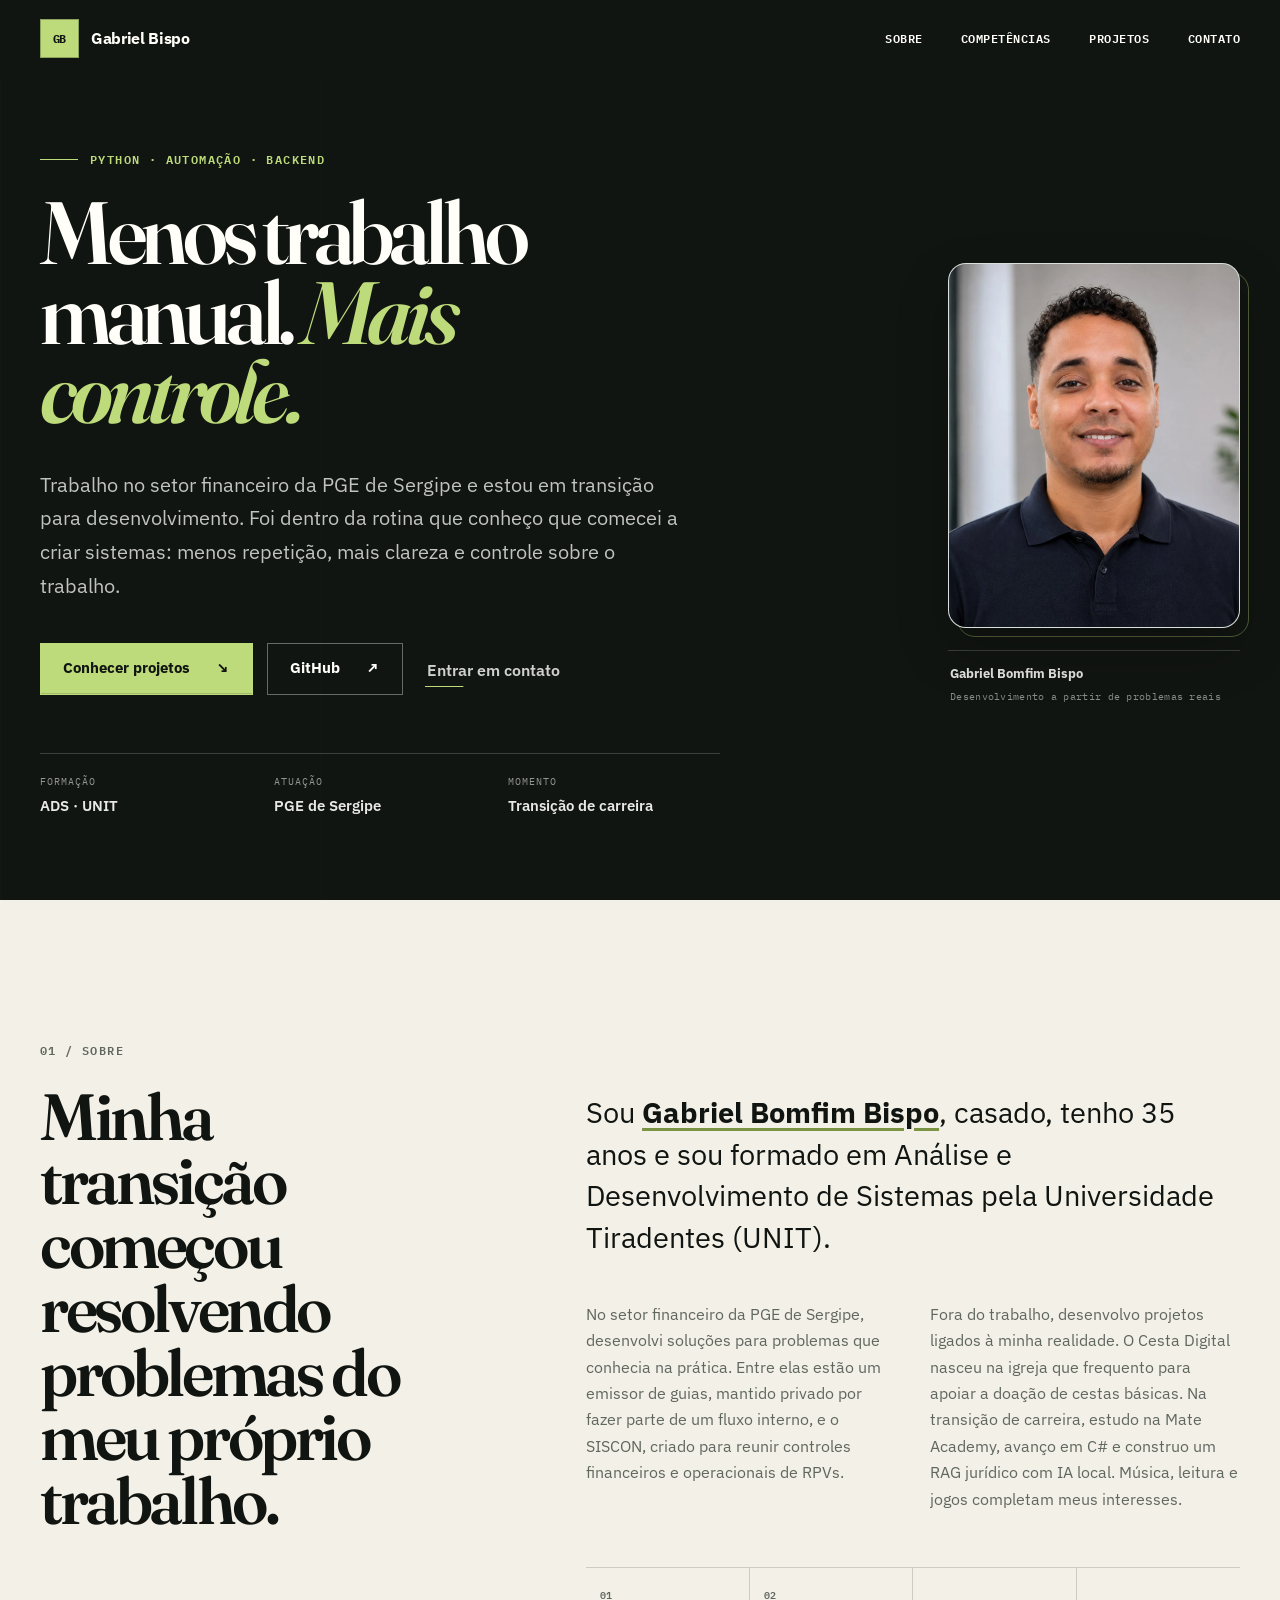
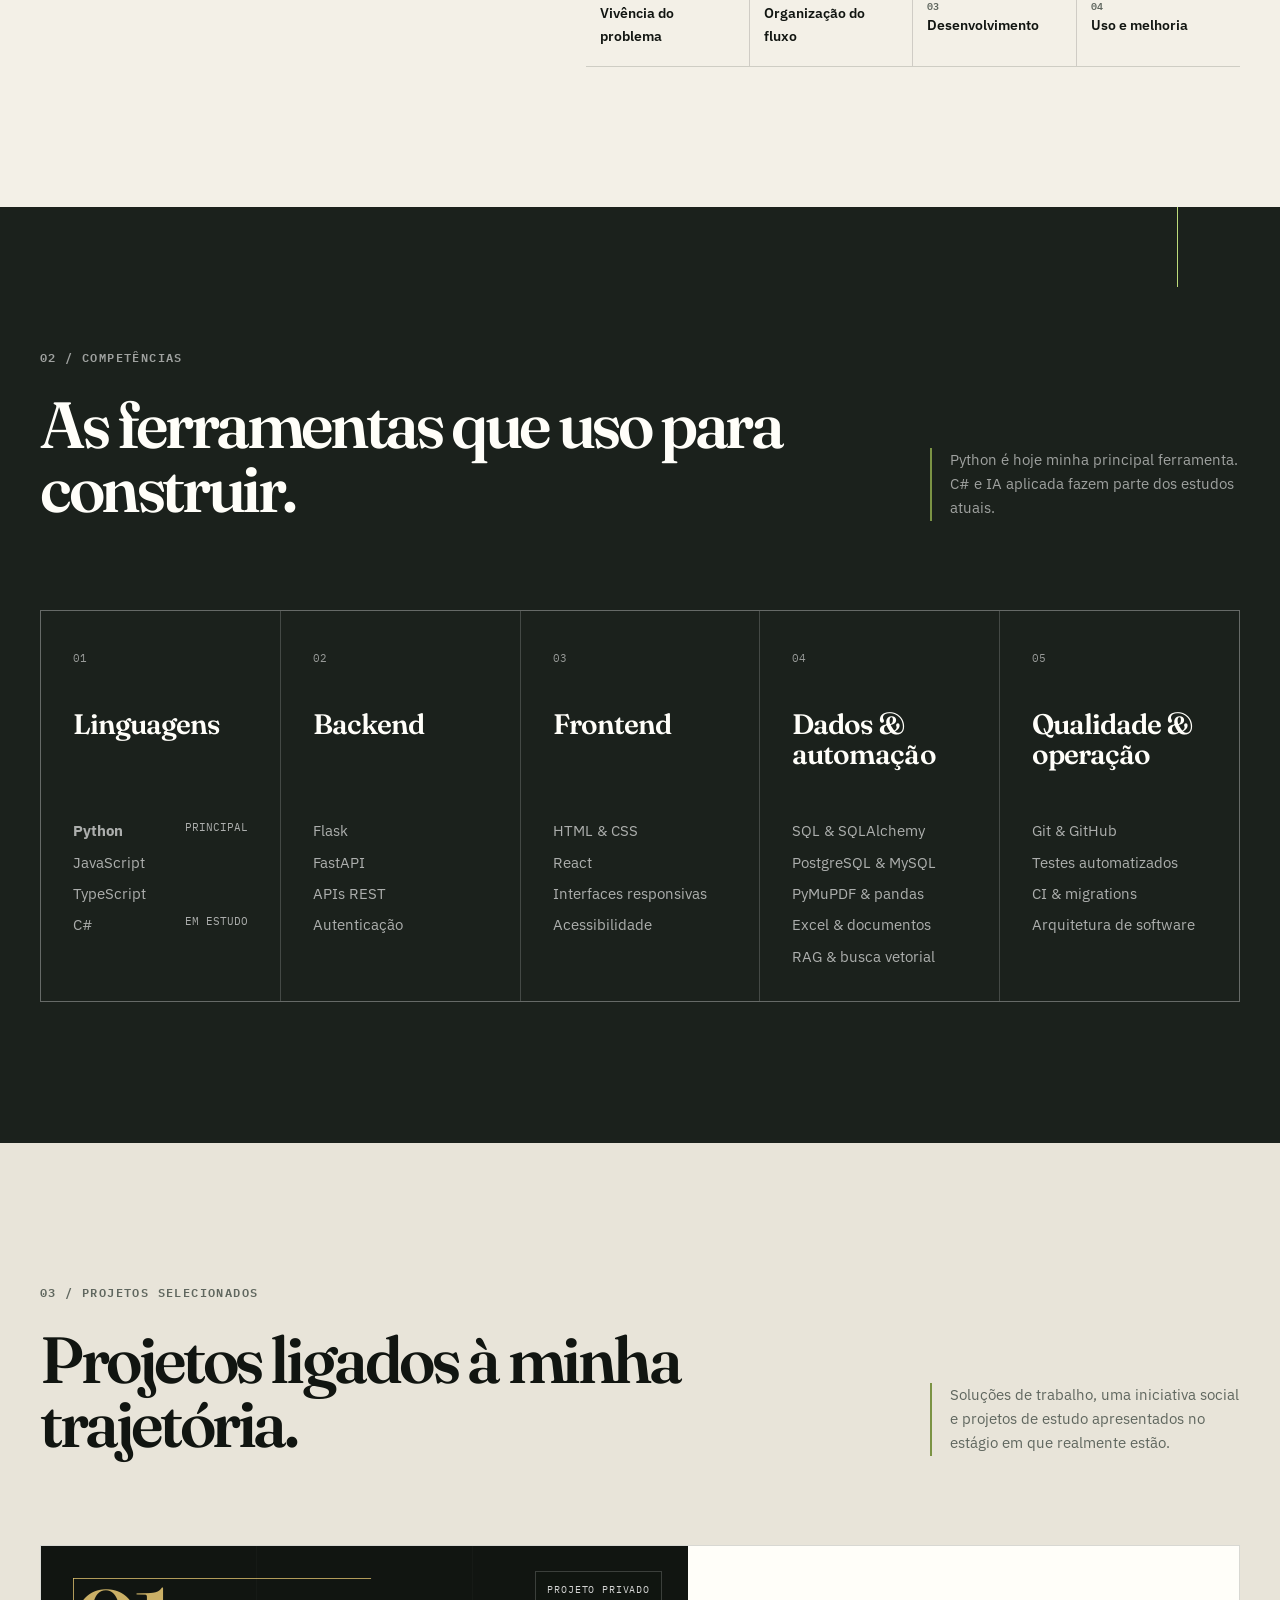
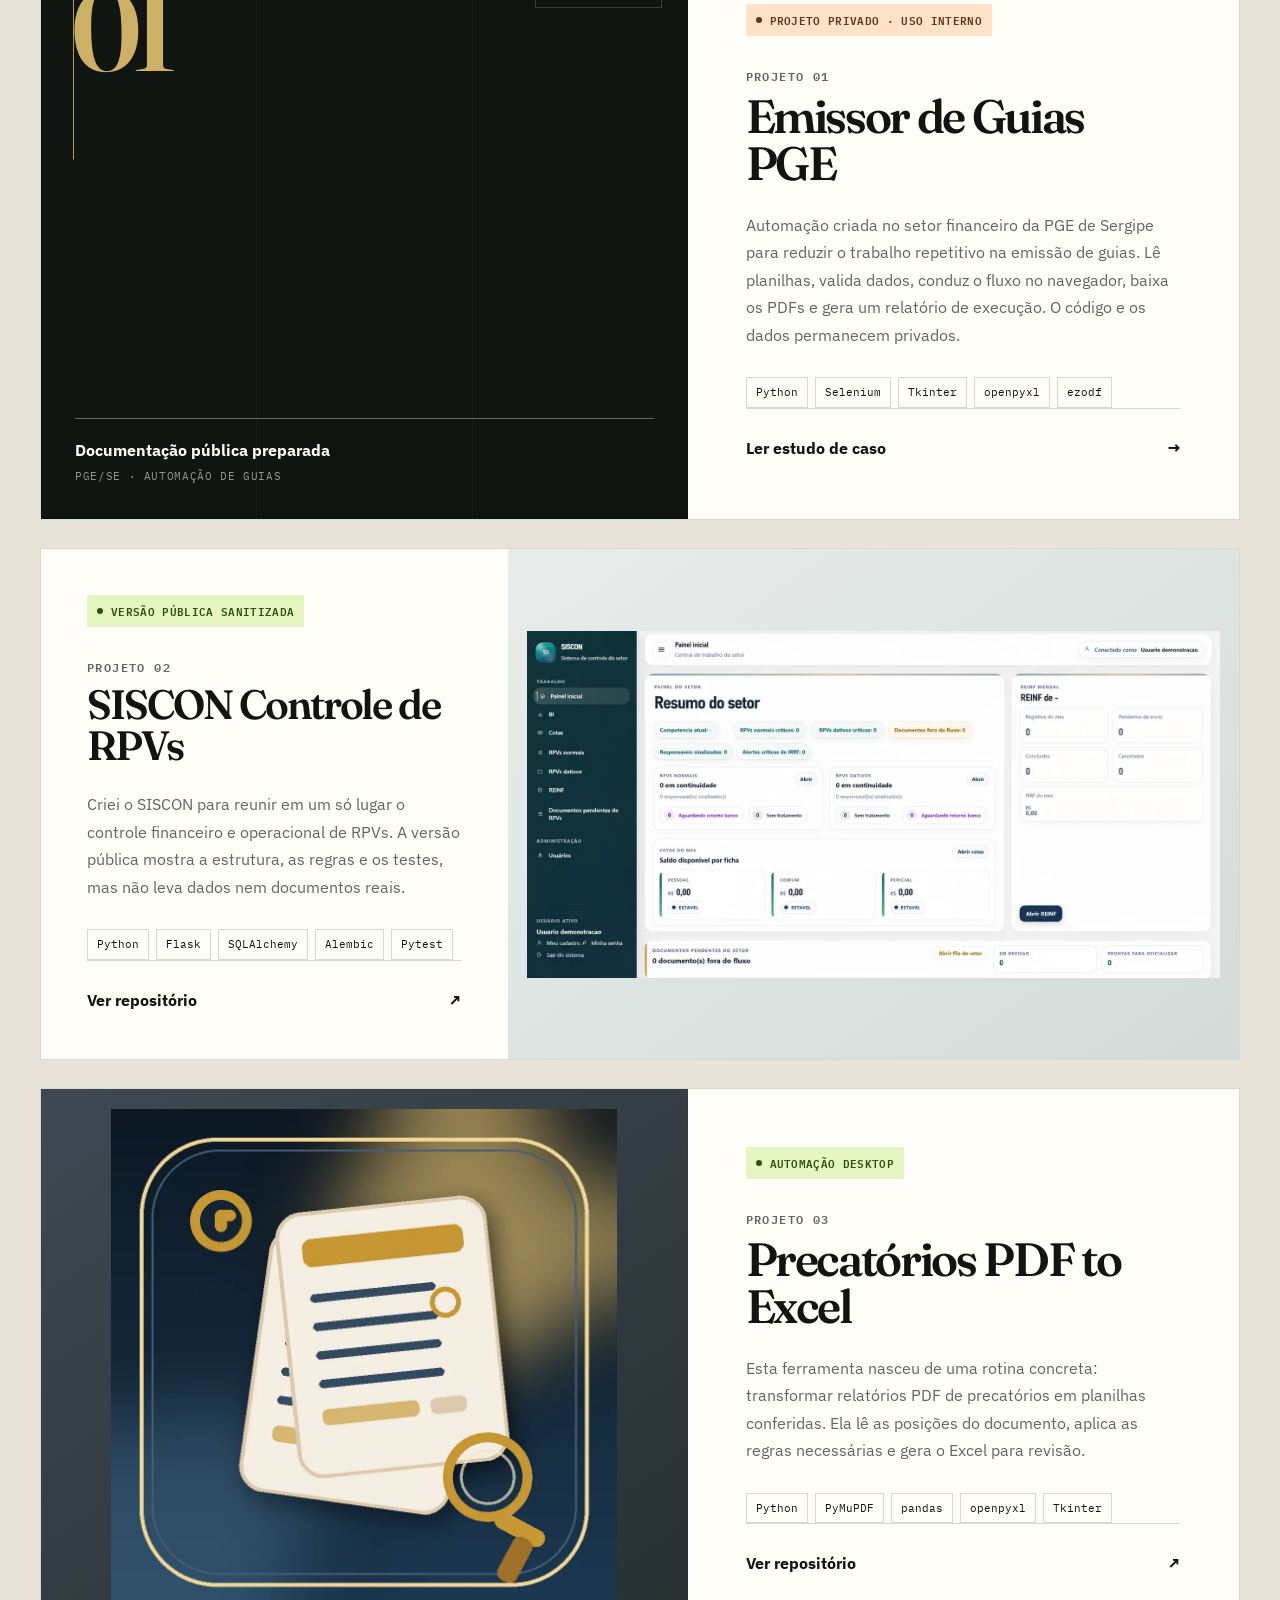
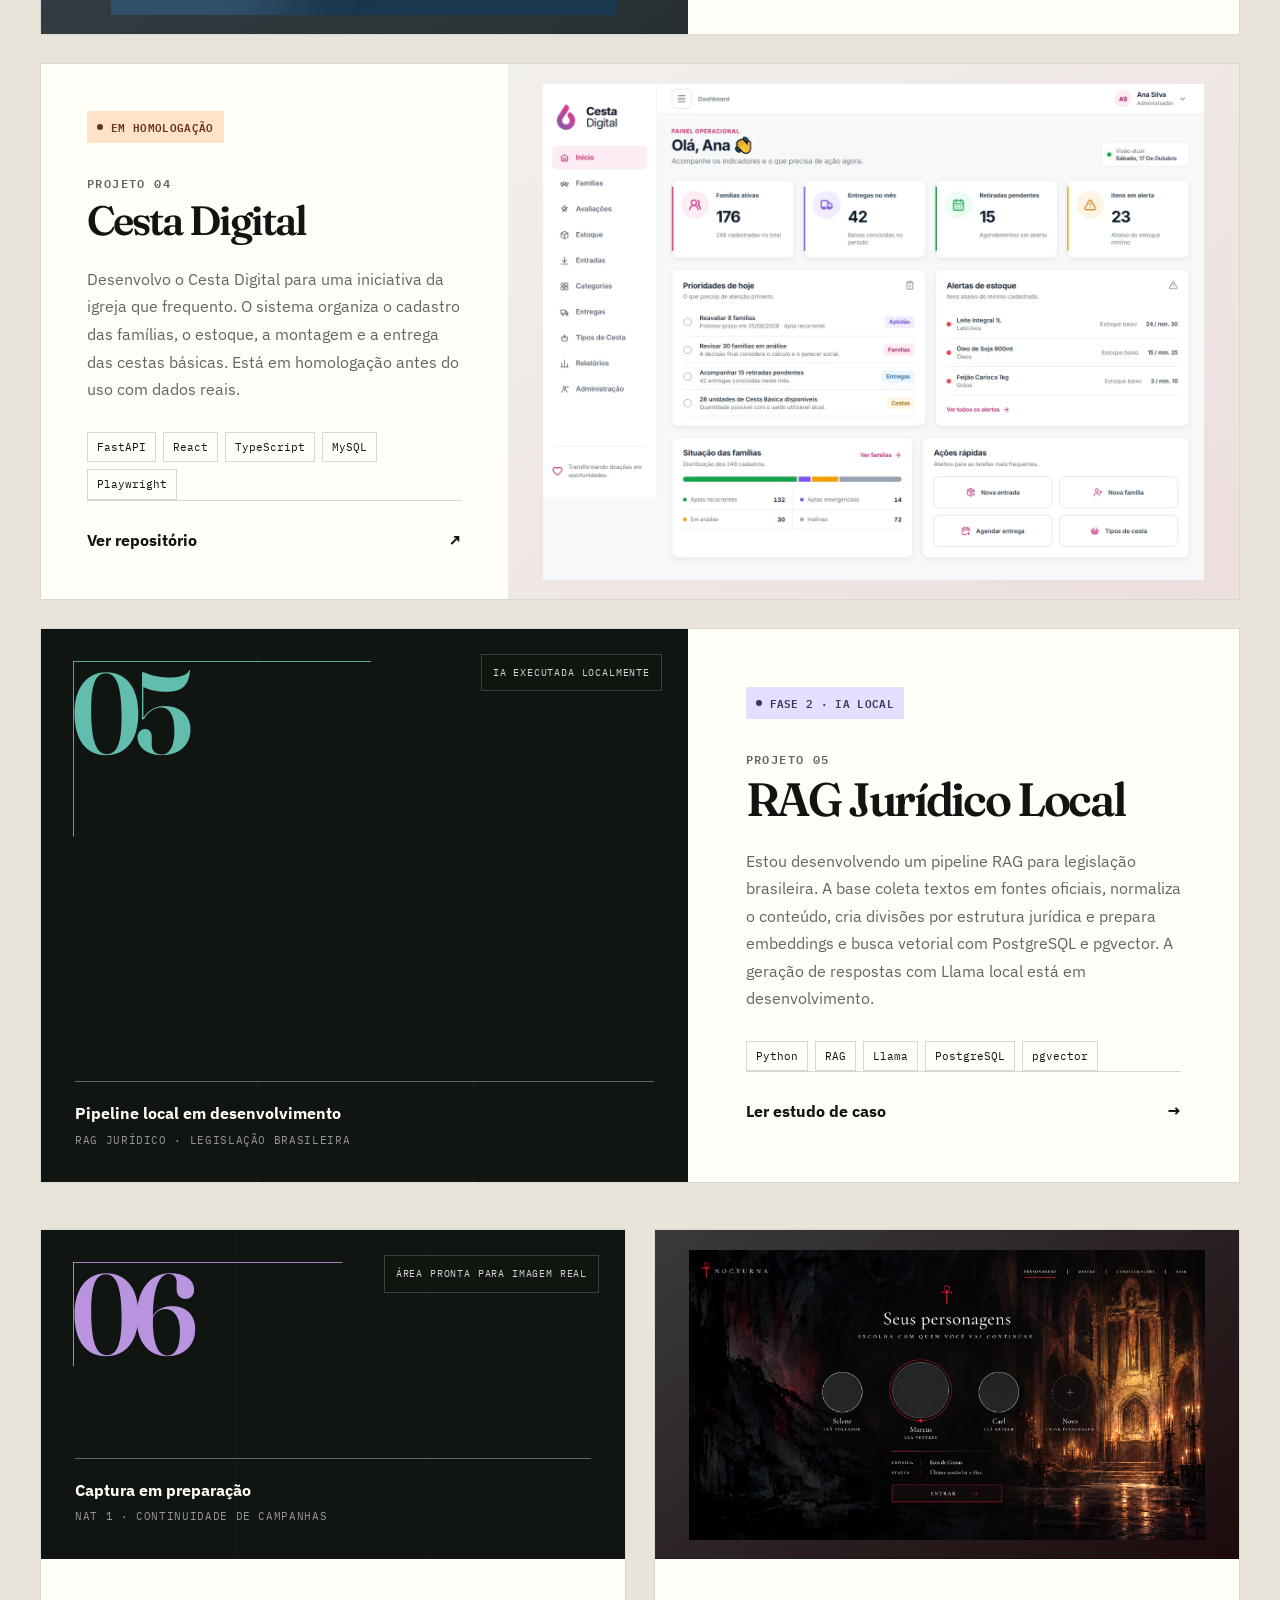
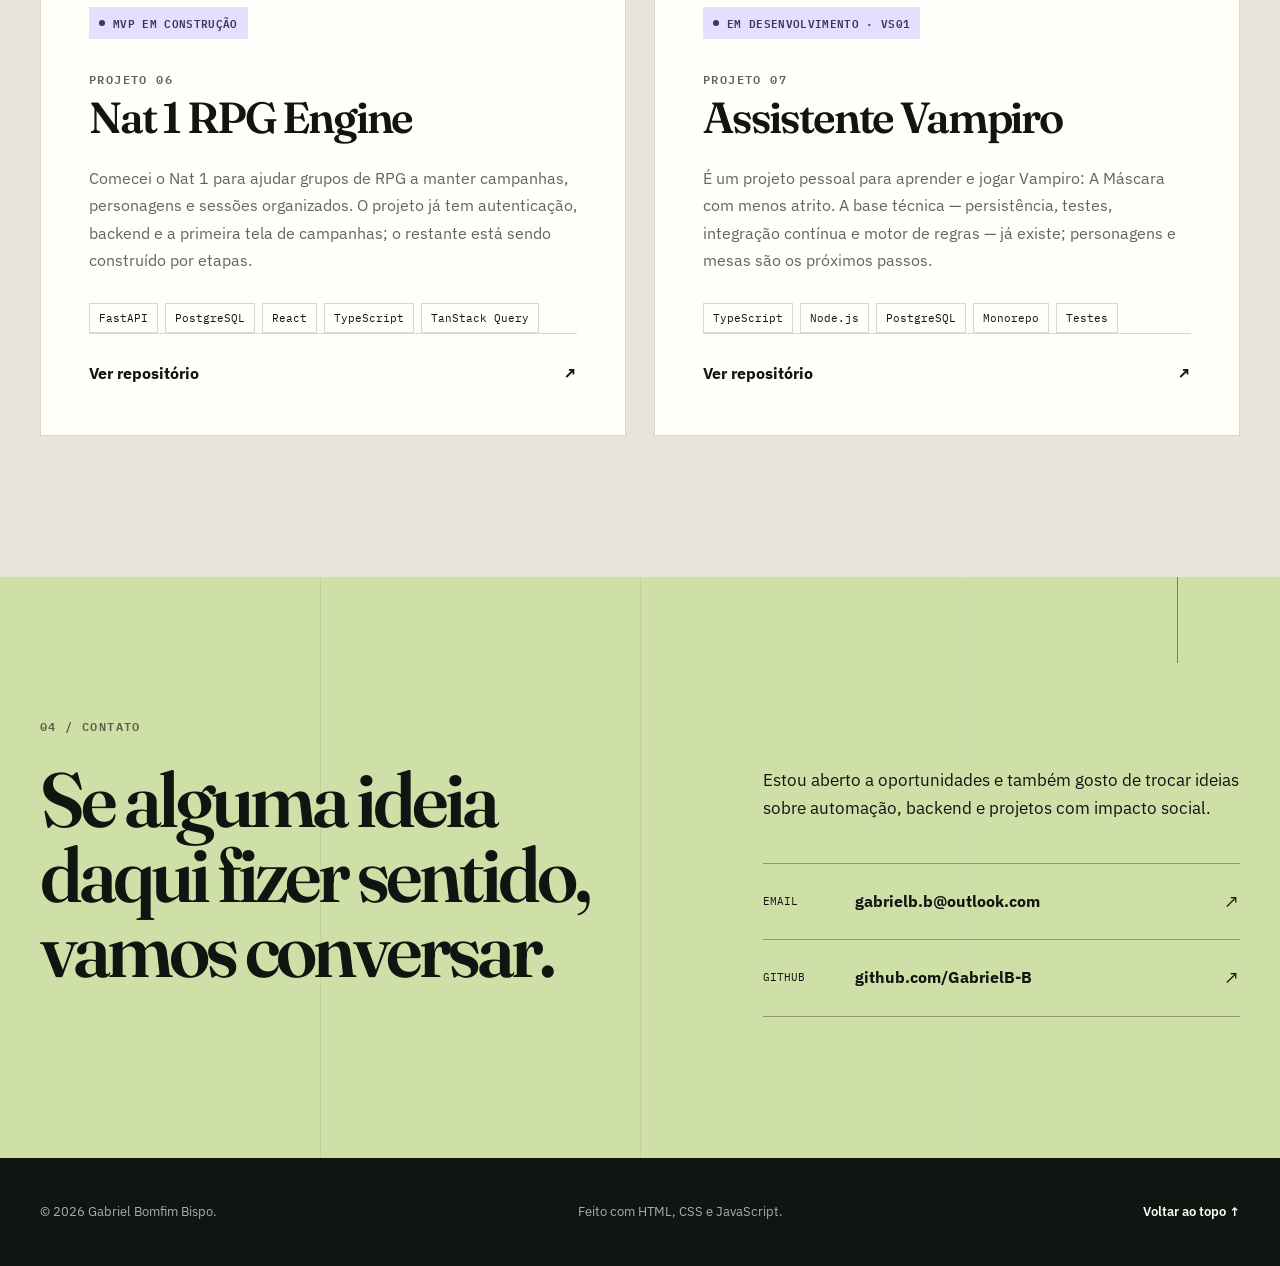
==== index.html @ 36d11afd "fix: maximize project media within cards" ====
<!DOCTYPE html>
<html lang="pt-BR">
<head>
    <meta charset="utf-8">
    <meta name="viewport" content="width=device-width, initial-scale=1">
    <meta name="theme-color" content="#111713">
    <meta name="color-scheme" content="light dark">
    <meta name="description" content="Portfólio de Gabriel Bomfim Bispo: projetos em Python, backend e automação nascidos da experiência com operações financeiras e processos reais.">
    <meta name="author" content="Gabriel Bomfim Bispo">

    <meta property="og:type" content="website">
    <meta property="og:locale" content="pt_BR">
    <meta property="og:title" content="Gabriel Bomfim Bispo | Desenvolvedor de software">
    <meta property="og:description" content="Projetos em Python, backend e automação criados a partir de rotinas e interesses reais.">
    <meta property="og:url" content="https://gabrielb-b.github.io/meu-portfolio/">
    <meta property="og:image" content="https://gabrielb-b.github.io/meu-portfolio/imagens/retrato-profissional.webp">
    <meta property="og:image:alt" content="Retrato de Gabriel Bomfim Bispo">

    <meta name="twitter:card" content="summary_large_image">
    <meta name="twitter:title" content="Gabriel Bomfim Bispo | Desenvolvedor de software">
    <meta name="twitter:description" content="Projetos em Python, backend e automação criados a partir de rotinas e interesses reais.">
    <meta name="twitter:image" content="https://gabrielb-b.github.io/meu-portfolio/imagens/retrato-profissional.webp">

    <title>Gabriel Bomfim Bispo | Desenvolvedor de software</title>
    <link rel="canonical" href="https://gabrielb-b.github.io/meu-portfolio/">
    <link rel="icon" href="assets/favicon.svg" type="image/svg+xml">
    <link rel="preconnect" href="https://fonts.googleapis.com">
    <link rel="preconnect" href="https://fonts.gstatic.com" crossorigin>
    <link href="https://fonts.googleapis.com/css2?family=Fraunces:ital,opsz,wght@0,9..144,600;0,9..144,700;1,9..144,600&family=IBM+Plex+Mono:wght@500;600&family=IBM+Plex+Sans:wght@400;500;600;700&display=swap" rel="stylesheet">
    <link rel="stylesheet" href="style.css">
    <script>document.documentElement.classList.add('js');</script>
    <script src="script.js" defer></script>
</head>
<body>
    <a class="skip-link" href="#conteudo">Pular para o conteúdo</a>

    <header class="site-header" data-header>
        <div class="container header-inner">
            <a class="brand" href="#inicio" aria-label="Ir para o início">
                <span class="brand-mark" aria-hidden="true">GB</span>
                <span class="brand-name">Gabriel Bispo</span>
            </a>

            <button class="menu-toggle" type="button" aria-expanded="false" aria-controls="menu-principal" aria-label="Abrir menu" data-menu-toggle>
                <span></span>
                <span></span>
            </button>

            <nav class="site-nav" id="menu-principal" aria-label="Navegação principal" data-nav>
                <a href="#sobre">Sobre</a>
                <a href="#competencias">Competências</a>
                <a href="#projetos">Projetos</a>
                <a href="#contato">Contato</a>
            </nav>
        </div>
    </header>

    <main id="conteudo">
        <section class="hero" id="inicio" aria-labelledby="hero-title">
            <div class="hero-grid-pattern" aria-hidden="true"></div>
            <div class="container hero-layout">
                <div class="hero-copy" data-reveal>
                    <p class="eyebrow"><span>Python · automação · backend</span></p>
                    <h1 id="hero-title">Menos trabalho manual. <em>Mais controle.</em></h1>
                    <p class="hero-lead">
                        Trabalho no setor financeiro da PGE de Sergipe e estou em transição para desenvolvimento. Foi dentro da rotina que conheço que comecei a criar sistemas: menos repetição, mais clareza e controle sobre o trabalho.
                    </p>

                    <div class="hero-actions" role="group" aria-label="Ações principais">
                        <a class="button button-primary" href="#projetos">
                            Conhecer projetos
                            <span aria-hidden="true">↘</span>
                        </a>
                        <a class="button button-outline" href="https://github.com/GabrielB-B" target="_blank" rel="noreferrer">
                            GitHub
                            <span aria-hidden="true">↗</span>
                        </a>
                        <a class="text-link" href="mailto:gabrielb.b@outlook.com">Entrar em contato</a>
                    </div>

                    <dl class="hero-facts">
                        <div>
                            <dt>Formação</dt>
                            <dd>ADS · UNIT</dd>
                        </div>
                        <div>
                            <dt>Atuação</dt>
                            <dd>PGE de Sergipe</dd>
                        </div>
                        <div>
                            <dt>Momento</dt>
                            <dd>Transição de carreira</dd>
                        </div>
                    </dl>
                </div>

                <div class="portrait-composition" data-reveal data-reveal-delay="1">
                    <figure class="portrait-frame">
                        <div class="portrait-photo">
                            <div class="portrait-media">
                                <img src="imagens/retrato-profissional.webp" alt="Retrato profissional de Gabriel Bomfim Bispo em escritório" width="1254" height="1254" fetchpriority="high" decoding="async">
                            </div>
                        </div>
                        <figcaption class="portrait-caption">
                            <span>Gabriel Bomfim Bispo</span>
                            <small>Desenvolvimento a partir de problemas reais</small>
                        </figcaption>
                    </figure>
                </div>
            </div>
        </section>

        <section class="section about" id="sobre" aria-labelledby="about-title">
            <div class="container section-layout">
                <header class="section-heading" data-reveal>
                    <p class="section-index">01 / Sobre</p>
                    <h2 id="about-title">Minha transição começou resolvendo problemas do meu próprio trabalho.</h2>
                </header>

                <div class="about-content" data-reveal data-reveal-delay="1">
                    <p class="about-intro">
                        Sou <strong>Gabriel Bomfim Bispo</strong>, casado, tenho 35 anos e sou formado em Análise e Desenvolvimento de Sistemas pela Universidade Tiradentes (UNIT).
                    </p>
                    <div class="about-columns">
                        <p>
                            No setor financeiro da PGE de Sergipe, desenvolvi soluções para problemas que conhecia na prática. Entre elas estão um emissor de guias, mantido privado por fazer parte de um fluxo interno, e o SISCON, criado para reunir controles financeiros e operacionais de RPVs.
                        </p>
                        <p>
                            Fora do trabalho, desenvolvo projetos ligados à minha realidade. O Cesta Digital nasceu na igreja que frequento para apoiar a doação de cestas básicas. Na transição de carreira, estudo na Mate Academy, avanço em C# e construo um RAG jurídico com IA local. Música, leitura e jogos completam meus interesses.
                        </p>
                    </div>

                    <ol class="process-strip" aria-label="Forma de trabalho">
                        <li><span>01</span> Vivência do problema</li>
                        <li><span>02</span> Organização do fluxo</li>
                        <li><span>03</span> Desenvolvimento</li>
                        <li><span>04</span> Uso e melhoria</li>
                    </ol>
                </div>
            </div>
        </section>

        <section class="section skills" id="competencias" aria-labelledby="skills-title">
            <div class="container">
                <header class="section-heading section-heading-row" data-reveal>
                    <div>
                        <p class="section-index">02 / Competências</p>
                        <h2 id="skills-title">As ferramentas que uso para construir.</h2>
                    </div>
                    <p class="section-aside">Python é hoje minha principal ferramenta. C# e IA aplicada fazem parte dos estudos atuais.</p>
                </header>

                <div class="skill-grid">
                    <article class="skill-card" data-reveal>
                        <span class="skill-number">01</span>
                        <h3>Linguagens</h3>
                        <ul>
                            <li><strong>Python</strong><span>principal</span></li>
                            <li>JavaScript</li>
                            <li>TypeScript</li>
                            <li>C# <span>em estudo</span></li>
                        </ul>
                    </article>
                    <article class="skill-card" data-reveal data-reveal-delay="1">
                        <span class="skill-number">02</span>
                        <h3>Backend</h3>
                        <ul>
                            <li>Flask</li>
                            <li>FastAPI</li>
                            <li>APIs REST</li>
                            <li>Autenticação</li>
                        </ul>
                    </article>
                    <article class="skill-card" data-reveal data-reveal-delay="2">
                        <span class="skill-number">03</span>
                        <h3>Frontend</h3>
                        <ul>
                            <li>HTML &amp; CSS</li>
                            <li>React</li>
                            <li>Interfaces responsivas</li>
                            <li>Acessibilidade</li>
                        </ul>
                    </article>
                    <article class="skill-card" data-reveal>
                        <span class="skill-number">04</span>
                        <h3>Dados &amp; automação</h3>
                        <ul>
                            <li>SQL &amp; SQLAlchemy</li>
                            <li>PostgreSQL &amp; MySQL</li>
                            <li>PyMuPDF &amp; pandas</li>
                            <li>Excel &amp; documentos</li>
                            <li>RAG &amp; busca vetorial</li>
                        </ul>
                    </article>
                    <article class="skill-card" data-reveal data-reveal-delay="1">
                        <span class="skill-number">05</span>
                        <h3>Qualidade &amp; operação</h3>
                        <ul>
                            <li>Git &amp; GitHub</li>
                            <li>Testes automatizados</li>
                            <li>CI &amp; migrations</li>
                            <li>Arquitetura de software</li>
                        </ul>
                    </article>
                </div>
            </div>
        </section>

        <section class="section projects" id="projetos" aria-labelledby="projects-title">
            <div class="container">
                <header class="section-heading section-heading-row" data-reveal>
                    <div>
                        <p class="section-index">03 / Projetos selecionados</p>
                        <h2 id="projects-title">Projetos ligados à minha trajetória.</h2>
                    </div>
                    <p class="section-aside">Soluções de trabalho, uma iniciativa social e projetos de estudo apresentados no estágio em que realmente estão.</p>
                </header>

                <div class="project-list">
                    <article class="project-card" style="--project-accent: #e7c873" data-reveal>
                        <div class="project-media" role="img" aria-label="Espaço preparado para documentação do Emissor de Guias PGE">
                            <div class="media-grid" aria-hidden="true"></div>
                            <div class="media-code" aria-hidden="true">01</div>
                            <div class="media-placeholder">
                                <span>Documentação pública preparada</span>
                                <small>PGE/SE · automação de guias</small>
                            </div>
                            <div class="media-overlay"><span>Projeto privado</span></div>
                        </div>
                        <div class="project-body">
                            <div class="project-meta project-meta-warning">
                                <span class="status-dot"></span>
                                Projeto privado · uso interno
                            </div>
                            <p class="project-number">Projeto 01</p>
                            <h3>Emissor de Guias PGE</h3>
                            <p class="project-description">
                                Automação criada no setor financeiro da PGE de Sergipe para reduzir o trabalho repetitivo na emissão de guias. Lê planilhas, valida dados, conduz o fluxo no navegador, baixa os PDFs e gera um relatório de execução. O código e os dados permanecem privados.
                            </p>
                            <ul class="project-tags" aria-label="Tecnologias">
                                <li>Python</li>
                                <li>Selenium</li>
                                <li>Tkinter</li>
                                <li>openpyxl</li>
                                <li>ezodf</li>
                            </ul>
                            <a class="project-link" href="projetos/emissor-pge.html">
                                Ler estudo de caso <span aria-hidden="true">→</span>
                            </a>
                        </div>
                    </article>

                    <article class="project-card project-card-reverse project-card-media-wide" style="--project-accent: #bddb7a" data-reveal>
                        <div class="project-media project-media-image" role="img" aria-label="Painel inicial sanitizado do SISCON com indicadores financeiros e operacionais" data-media-width="1600" data-media-height="800" style="--project-image: url('assets/projects/siscon.webp'); --media-surface: #e3e8e5; --media-tint: rgba(20, 76, 80, 0.08)">
                            <div class="media-overlay"><span>Painel demonstrativo · dados sanitizados</span></div>
                        </div>
                        <div class="project-body">
                            <div class="project-meta">
                                <span class="status-dot"></span>
                                Versão pública sanitizada
                            </div>
                            <p class="project-number">Projeto 02</p>
                            <h3>SISCON Controle de RPVs</h3>
                            <p class="project-description">
                                Criei o SISCON para reunir em um só lugar o controle financeiro e operacional de RPVs. A versão pública mostra a estrutura, as regras e os testes, mas não leva dados nem documentos reais.
                            </p>
                            <ul class="project-tags" aria-label="Tecnologias">
                                <li>Python</li>
                                <li>Flask</li>
                                <li>SQLAlchemy</li>
                                <li>Alembic</li>
                                <li>Pytest</li>
                            </ul>
                            <a class="project-link" href="https://github.com/GabrielB-B/siscon-controle-rpv" target="_blank" rel="noreferrer">
                                Ver repositório <span aria-hidden="true">↗</span>
                            </a>
                        </div>
                    </article>

                    <article class="project-card" style="--project-accent: #80d8ff" data-reveal>
                        <div class="project-media project-media-image" role="img" aria-label="Identidade visual do aplicativo Precatórios PDF to Excel" data-media-width="1024" data-media-height="1024" style="--project-image: url('assets/projects/precatorios-pdf-excel.webp'); --media-surface: #0d1b28; --media-tint: rgba(231, 200, 115, 0.12)">
                            <div class="media-overlay"><span>Ativo visual do projeto</span></div>
                        </div>
                        <div class="project-body">
                            <div class="project-meta">
                                <span class="status-dot"></span>
                                Automação desktop
                            </div>
                            <p class="project-number">Projeto 03</p>
                            <h3>Precatórios PDF to Excel</h3>
                            <p class="project-description">
                                Esta ferramenta nasceu de uma rotina concreta: transformar relatórios PDF de precatórios em planilhas conferidas. Ela lê as posições do documento, aplica as regras necessárias e gera o Excel para revisão.
                            </p>
                            <ul class="project-tags" aria-label="Tecnologias">
                                <li>Python</li>
                                <li>PyMuPDF</li>
                                <li>pandas</li>
                                <li>openpyxl</li>
                                <li>Tkinter</li>
                            </ul>
                            <a class="project-link" href="https://github.com/GabrielB-B/precatorios-pdf-to-excel" target="_blank" rel="noreferrer">
                                Ver repositório <span aria-hidden="true">↗</span>
                            </a>
                        </div>
                    </article>

                    <article class="project-card project-card-reverse project-card-media-wide" style="--project-accent: #ffbf69" data-reveal>
                        <div class="project-media project-media-image" role="img" aria-label="Painel demonstrativo do Cesta Digital com indicadores de famílias, entregas e estoque" data-media-width="1440" data-media-height="1080" style="--project-image: url('assets/projects/cesta-digital.webp'); --media-surface: #efece6; --media-tint: rgba(203, 48, 120, 0.07)">
                            <div class="media-overlay"><span>Ambiente demonstrativo</span></div>
                        </div>
                        <div class="project-body">
                            <div class="project-meta project-meta-warning">
                                <span class="status-dot"></span>
                                Em homologação
                            </div>
                            <p class="project-number">Projeto 04</p>
                            <h3>Cesta Digital</h3>
                            <p class="project-description">
                                Desenvolvo o Cesta Digital para uma iniciativa da igreja que frequento. O sistema organiza o cadastro das famílias, o estoque, a montagem e a entrega das cestas básicas. Está em homologação antes do uso com dados reais.
                            </p>
                            <ul class="project-tags" aria-label="Tecnologias">
                                <li>FastAPI</li>
                                <li>React</li>
                                <li>TypeScript</li>
                                <li>MySQL</li>
                                <li>Playwright</li>
                            </ul>
                            <a class="project-link" href="https://github.com/GabrielB-B/Cesta-Digital" target="_blank" rel="noreferrer">
                                Ver repositório <span aria-hidden="true">↗</span>
                            </a>
                        </div>
                    </article>

                    <article class="project-card" style="--project-accent: #70d6c7" data-reveal>
                        <div class="project-media" role="img" aria-label="Espaço preparado para documentação do RAG Jurídico Local">
                            <div class="media-grid" aria-hidden="true"></div>
                            <div class="media-code" aria-hidden="true">05</div>
                            <div class="media-placeholder">
                                <span>Pipeline local em desenvolvimento</span>
                                <small>RAG jurídico · legislação brasileira</small>
                            </div>
                            <div class="media-overlay"><span>IA executada localmente</span></div>
                        </div>
                        <div class="project-body">
                            <div class="project-meta project-meta-progress">
                                <span class="status-dot"></span>
                                Fase 2 · IA local
                            </div>
                            <p class="project-number">Projeto 05</p>
                            <h3>RAG Jurídico Local</h3>
                            <p class="project-description">
                                Estou desenvolvendo um pipeline RAG para legislação brasileira. A base coleta textos em fontes oficiais, normaliza o conteúdo, cria divisões por estrutura jurídica e prepara embeddings e busca vetorial com PostgreSQL e pgvector. A geração de respostas com Llama local está em desenvolvimento.
                            </p>
                            <ul class="project-tags" aria-label="Tecnologias">
                                <li>Python</li>
                                <li>RAG</li>
                                <li>Llama</li>
                                <li>PostgreSQL</li>
                                <li>pgvector</li>
                            </ul>
                            <a class="project-link" href="projetos/rag-juridico-local.html">
                                Ler estudo de caso <span aria-hidden="true">→</span>
                            </a>
                        </div>
                    </article>

                    <div class="project-secondary" aria-label="Projetos pessoais em evolução">
                    <article class="project-card project-card-compact" style="--project-accent: #d3a8ff" data-reveal>
                        <div class="project-media" role="img" aria-label="Espaço preparado para captura do Nat 1 RPG Engine">
                            <div class="media-grid" aria-hidden="true"></div>
                            <div class="media-code" aria-hidden="true">06</div>
                            <div class="media-placeholder">
                                <span>Captura em preparação</span>
                                <small>Nat 1 · continuidade de campanhas</small>
                            </div>
                            <div class="media-overlay"><span>Área pronta para imagem real</span></div>
                        </div>
                        <div class="project-body">
                            <div class="project-meta project-meta-progress">
                                <span class="status-dot"></span>
                                MVP em construção
                            </div>
                            <p class="project-number">Projeto 06</p>
                            <h3>Nat 1 RPG Engine</h3>
                            <p class="project-description">
                                Comecei o Nat 1 para ajudar grupos de RPG a manter campanhas, personagens e sessões organizados. O projeto já tem autenticação, backend e a primeira tela de campanhas; o restante está sendo construído por etapas.
                            </p>
                            <ul class="project-tags" aria-label="Tecnologias">
                                <li>FastAPI</li>
                                <li>PostgreSQL</li>
                                <li>React</li>
                                <li>TypeScript</li>
                                <li>TanStack Query</li>
                            </ul>
                            <a class="project-link" href="https://github.com/GabrielB-B/nat1-rpg-engine" target="_blank" rel="noreferrer">
                                Ver repositório <span aria-hidden="true">↗</span>
                            </a>
                        </div>
                    </article>

                    <article class="project-card project-card-compact" style="--project-accent: #ff7b8f" data-reveal>
                        <div class="project-media project-media-image" role="img" aria-label="Direção visual do seletor de personagens do Assistente Vampiro" data-media-width="1600" data-media-height="900" style="--project-image: url('assets/projects/assistente-vampiro.webp'); --media-surface: #080909; --media-tint: rgba(174, 18, 32, 0.13)">
                            <div class="media-overlay"><span>Direção visual em desenvolvimento</span></div>
                        </div>
                        <div class="project-body">
                            <div class="project-meta project-meta-progress">
                                <span class="status-dot"></span>
                                Em desenvolvimento · VS01
                            </div>
                            <p class="project-number">Projeto 07</p>
                            <h3>Assistente Vampiro</h3>
                            <p class="project-description">
                                É um projeto pessoal para aprender e jogar Vampiro: A Máscara com menos atrito. A base técnica — persistência, testes, integração contínua e motor de regras — já existe; personagens e mesas são os próximos passos.
                            </p>
                            <ul class="project-tags" aria-label="Tecnologias">
                                <li>TypeScript</li>
                                <li>Node.js</li>
                                <li>PostgreSQL</li>
                                <li>Monorepo</li>
                                <li>Testes</li>
                            </ul>
                            <a class="project-link" href="https://github.com/GabrielB-B/Assistente_Vampiro" target="_blank" rel="noreferrer">
                                Ver repositório <span aria-hidden="true">↗</span>
                            </a>
                        </div>
                    </article>
                    </div>
                </div>
            </div>
        </section>

        <section class="contact" id="contato" aria-labelledby="contact-title">
            <div class="contact-noise" aria-hidden="true"></div>
            <div class="container contact-layout">
                <div data-reveal>
                    <p class="section-index">04 / Contato</p>
                    <h2 id="contact-title">Se alguma ideia daqui fizer sentido, vamos conversar.</h2>
                </div>
                <div class="contact-panel" data-reveal data-reveal-delay="1">
                    <p>Estou aberto a oportunidades e também gosto de trocar ideias sobre automação, backend e projetos com impacto social.</p>
                    <a class="contact-link" href="mailto:gabrielb.b@outlook.com">
                        <span>Email</span>
                        <strong>gabrielb.b@outlook.com</strong>
                        <span aria-hidden="true">↗</span>
                    </a>
                    <a class="contact-link" href="https://github.com/GabrielB-B" target="_blank" rel="noreferrer">
                        <span>GitHub</span>
                        <strong>github.com/GabrielB-B</strong>
                        <span aria-hidden="true">↗</span>
                    </a>
                </div>
            </div>
        </section>
    </main>

    <footer class="site-footer">
        <div class="container footer-inner">
            <p>© <span id="current-year">2026</span> Gabriel Bomfim Bispo.</p>
            <p>Feito com HTML, CSS e JavaScript.</p>
            <a href="#inicio">Voltar ao topo <span aria-hidden="true">↑</span></a>
        </div>
    </footer>
</body>
</html>
---- style.css ----
:root {
    --ink: #111511;
    --ink-soft: #1b211c;
    --paper: #f3f0e7;
    --paper-deep: #e8e4d9;
    --white: #fffef9;
    --muted: #60675f;
    --line: rgba(17, 21, 17, 0.16);
    --line-light: rgba(255, 255, 255, 0.18);
    --signal: #bddb7a;
    --signal-dark: #7b9344;
    --signal-surface: #cfdfa8;
    --font-display: "Fraunces", Georgia, serif;
    --font-body: "IBM Plex Sans", sans-serif;
    --font-mono: "IBM Plex Mono", monospace;
    --container: 1240px;
    --header-height: 78px;
    --shadow: 0 28px 70px rgba(5, 9, 7, 0.12);
    --ease: cubic-bezier(0.22, 1, 0.36, 1);
}

*,
*::before,
*::after {
    box-sizing: border-box;
}

html {
    scroll-behavior: smooth;
    scroll-padding-top: calc(var(--header-height) + 28px);
}

body {
    min-width: 320px;
    margin: 0;
    color: var(--ink);
    background: var(--paper);
    font-family: var(--font-body);
    font-size: 1rem;
    line-height: 1.65;
    text-rendering: optimizeLegibility;
    -webkit-font-smoothing: antialiased;
}

body.menu-open {
    overflow: hidden;
}

::selection {
    color: var(--ink);
    background: var(--signal);
}

a {
    color: inherit;
    text-decoration: none;
}

button,
input,
textarea,
select {
    font: inherit;
}

button {
    color: inherit;
}

img {
    display: block;
    max-width: 100%;
}

h1,
h2,
h3,
p,
figure,
dl,
dd {
    margin: 0;
}

ul,
ol {
    margin: 0;
    padding: 0;
    list-style: none;
}

:focus-visible {
    outline: 3px solid var(--signal-dark);
    outline-offset: 4px;
}

.skip-link {
    position: fixed;
    top: 0;
    left: 0;
    z-index: 1000;
    width: 1px;
    height: 1px;
    margin: -1px;
    padding: 0;
    overflow: hidden;
    clip-path: inset(50%);
    color: var(--ink);
    background: var(--signal);
    font-weight: 700;
}

.skip-link:focus {
    top: 12px;
    left: 12px;
    width: auto;
    height: auto;
    margin: 0;
    padding: 12px 18px;
    overflow: visible;
    clip-path: none;
}

.container {
    width: min(var(--container), calc(100% - 80px));
    margin-inline: auto;
}

.site-header {
    position: fixed;
    inset: 0 0 auto;
    z-index: 100;
    height: var(--header-height);
    color: var(--white);
    background: var(--ink);
    border-bottom: 1px solid transparent;
    transition: height 260ms var(--ease), color 260ms ease, background 260ms ease, border-color 260ms ease, backdrop-filter 260ms ease;
}

.site-header.is-scrolled {
    height: 68px;
    color: var(--ink);
    background: rgba(243, 240, 231, 0.92);
    border-color: var(--line);
    -webkit-backdrop-filter: blur(18px);
    backdrop-filter: blur(18px);
}

.header-inner {
    display: flex;
    align-items: center;
    justify-content: space-between;
    height: 100%;
}

.brand {
    display: inline-flex;
    align-items: center;
    gap: 12px;
    font-weight: 700;
    letter-spacing: -0.02em;
}

.brand-mark {
    display: grid;
    width: 39px;
    height: 39px;
    place-items: center;
    color: var(--ink);
    background: var(--signal);
    border: 1px solid rgba(16, 21, 18, 0.28);
    font-family: var(--font-mono);
    font-size: 0.75rem;
    letter-spacing: -0.05em;
    transition: transform 260ms var(--ease);
}

.brand:hover .brand-mark {
    transform: translateY(-1px);
}

.brand-name {
    font-size: 0.98rem;
}

.site-nav {
    display: flex;
    align-items: center;
    gap: clamp(22px, 3vw, 42px);
}

.site-nav a {
    position: relative;
    padding-block: 10px;
    font-family: var(--font-mono);
    font-size: 0.77rem;
    font-weight: 600;
    letter-spacing: 0.04em;
    text-transform: uppercase;
}

.site-nav a::after {
    position: absolute;
    right: 0;
    bottom: 3px;
    left: 0;
    height: 2px;
    background: currentColor;
    content: "";
    transform: scaleX(0);
    transform-origin: right;
    transition: transform 260ms var(--ease);
}

.site-nav a:hover::after,
.site-nav a[aria-current="true"]::after {
    transform: scaleX(1);
    transform-origin: left;
}

.menu-toggle {
    display: none;
    width: 46px;
    height: 46px;
    padding: 0;
    place-items: center;
    background: transparent;
    border: 1px solid currentColor;
    cursor: pointer;
}

.menu-toggle span {
    position: absolute;
    width: 20px;
    height: 1px;
    background: currentColor;
    transition: transform 220ms ease;
}

.menu-toggle span:first-child {
    transform: translateY(-4px);
}

.menu-toggle span:last-child {
    transform: translateY(4px);
}

.menu-toggle[aria-expanded="true"] span:first-child {
    transform: rotate(45deg);
}

.menu-toggle[aria-expanded="true"] span:last-child {
    transform: rotate(-45deg);
}

.hero {
    position: relative;
    min-height: max(760px, 100svh);
    overflow: hidden;
    color: var(--white);
    background: var(--ink);
}

.hero-grid-pattern {
    position: absolute;
    inset: 0;
    opacity: 0.13;
    background-image: repeating-linear-gradient(90deg, rgba(255, 255, 255, 0.12) 0 1px, transparent 1px 25%);
    -webkit-mask-image: linear-gradient(to right, black, transparent 62%);
    mask-image: linear-gradient(to right, black, transparent 62%);
}

.hero-layout {
    position: relative;
    display: grid;
    min-height: max(760px, 100svh);
    padding-top: calc(var(--header-height) + 62px);
    padding-bottom: 72px;
    grid-template-columns: minmax(0, 1.18fr) minmax(280px, 0.54fr);
    gap: clamp(48px, 6vw, 96px);
    align-items: center;
}

.hero-copy {
    position: relative;
    z-index: 2;
}

.eyebrow,
.section-index,
.project-number {
    font-family: var(--font-mono);
    font-size: 0.73rem;
    font-weight: 600;
    letter-spacing: 0.12em;
    text-transform: uppercase;
}

.eyebrow {
    display: flex;
    align-items: center;
    gap: 12px;
    color: var(--signal);
}

.eyebrow::before {
    width: 38px;
    height: 1px;
    background: currentColor;
    content: "";
}

.hero h1 {
    max-width: 9.6ch;
    margin-top: 24px;
    font-family: var(--font-display);
    font-size: clamp(4rem, 6.9vw, 6.9rem);
    font-weight: 600;
    letter-spacing: -0.06em;
    line-height: 0.9;
}

.hero h1 em {
    color: var(--signal);
    font-weight: 600;
    font-style: italic;
}

.hero-lead {
    max-width: 650px;
    margin-top: 36px;
    color: rgba(255, 255, 255, 0.74);
    font-size: clamp(1.08rem, 1.6vw, 1.28rem);
    line-height: 1.65;
}

.hero-actions {
    display: flex;
    margin-top: 40px;
    gap: 14px;
    align-items: center;
    flex-wrap: wrap;
}

.button {
    display: inline-flex;
    min-height: 52px;
    padding: 0 22px;
    gap: 26px;
    align-items: center;
    justify-content: space-between;
    border: 1px solid transparent;
    font-size: 0.94rem;
    font-weight: 700;
    transition: color 220ms ease, background 220ms ease, border-color 220ms ease, transform 220ms var(--ease), box-shadow 220ms ease;
}

.button:hover {
    transform: translateY(-1px);
}

.button span {
    transition: transform 220ms var(--ease);
}

.button:hover span {
    transform: translate(2px, -2px);
}

.button-primary {
    color: var(--ink);
    background: var(--signal);
    border-color: var(--signal);
    box-shadow: inset 0 -1px 0 rgba(17, 21, 17, 0.16);
}

.button-primary:hover {
    background: var(--signal-surface);
    border-color: var(--signal-surface);
    box-shadow: 0 8px 28px rgba(189, 219, 122, 0.13);
}

.button-outline {
    color: var(--white);
    border-color: rgba(255, 255, 255, 0.36);
}

.button-outline:hover {
    color: var(--ink);
    background: var(--white);
    border-color: var(--white);
}

.text-link {
    position: relative;
    margin-left: 8px;
    padding: 10px 2px 8px;
    color: rgba(255, 255, 255, 0.8);
    font-weight: 600;
}

.text-link::after {
    position: absolute;
    right: 0;
    bottom: 4px;
    left: 0;
    height: 1px;
    background: var(--signal);
    content: "";
    transform: scaleX(0.28);
    transform-origin: left;
    transition: transform 240ms var(--ease);
}

.text-link:hover::after {
    transform: scaleX(1);
}

.hero-facts {
    display: grid;
    max-width: 680px;
    margin-top: 58px;
    padding-top: 20px;
    border-top: 1px solid var(--line-light);
    grid-template-columns: repeat(3, 1fr);
    gap: 22px;
}

.hero-facts div {
    display: grid;
    gap: 3px;
}

.hero-facts dt {
    color: rgba(255, 255, 255, 0.55);
    font-family: var(--font-mono);
    font-size: 0.64rem;
    letter-spacing: 0.1em;
    text-transform: uppercase;
}

.hero-facts dd {
    color: rgba(255, 255, 255, 0.9);
    font-size: 0.92rem;
    font-weight: 600;
}

.portrait-composition {
    position: relative;
    display: flex;
    min-height: 410px;
    align-self: center;
    align-items: center;
    justify-content: flex-end;
}

.portrait-frame {
    position: relative;
    width: min(100%, 292px);
    animation: portrait-float 5.6s ease-in-out infinite alternate;
    will-change: transform;
}

.portrait-photo {
    position: relative;
    isolation: isolate;
}

.portrait-photo::before {
    position: absolute;
    inset: 9px -9px -9px 9px;
    z-index: -1;
    background: transparent;
    border: 1px solid rgba(189, 219, 122, 0.38);
    border-radius: 18px;
    content: "";
}

.portrait-media {
    position: relative;
    aspect-ratio: 4 / 5;
    overflow: hidden;
    background: #cdd8d4;
    border: 1px solid rgba(255, 255, 255, 0.22);
    border-radius: 18px;
    box-shadow: 0 22px 52px rgba(0, 0, 0, 0.24);
}

.portrait-media::after {
    position: absolute;
    inset: 0;
    background: linear-gradient(to top, rgba(7, 17, 12, 0.08), transparent 30%);
    pointer-events: none;
    content: "";
}

.portrait-media img {
    width: 100%;
    height: 100%;
    object-fit: cover;
    object-position: 50% 48%;
    filter: none;
    transform: none;
}

@keyframes portrait-float {
    from { transform: translateY(5px); }
    to { transform: translateY(-8px); }
}

.portrait-caption {
    display: flex;
    margin-top: 22px;
    padding: 12px 2px 0;
    gap: 4px 18px;
    color: rgba(255, 255, 255, 0.88);
    border-top: 1px solid rgba(255, 255, 255, 0.18);
    align-items: flex-start;
    flex-direction: column;
}

.portrait-caption > span {
    font-size: 0.82rem;
    font-weight: 700;
}

.portrait-caption small {
    color: rgba(255, 255, 255, 0.5);
    font-family: var(--font-mono);
    font-size: 0.63rem;
    letter-spacing: 0.03em;
}

.section {
    padding: clamp(100px, 11vw, 168px) 0;
}

.section-layout {
    display: grid;
    grid-template-columns: minmax(260px, 0.78fr) minmax(0, 1.22fr);
    gap: clamp(64px, 10vw, 150px);
}

.section-heading {
    max-width: 680px;
}

.section-index {
    margin-bottom: 25px;
    color: var(--muted);
}

.section-heading h2,
.contact h2 {
    font-family: var(--font-display);
    font-size: clamp(2.8rem, 5.1vw, 5rem);
    font-weight: 600;
    letter-spacing: -0.052em;
    line-height: 0.98;
}

.section-heading-row {
    display: flex;
    max-width: none;
    margin-bottom: clamp(54px, 7vw, 90px);
    gap: 50px;
    align-items: end;
    justify-content: space-between;
}

.section-heading-row > div {
    max-width: 760px;
}

.section-aside {
    max-width: 310px;
    padding-left: 18px;
    color: var(--muted);
    border-left: 2px solid var(--signal-dark);
    font-size: 0.92rem;
}

.about-content {
    padding-top: 51px;
}

.about-intro {
    max-width: 760px;
    font-size: clamp(1.48rem, 2.25vw, 2.05rem);
    line-height: 1.45;
}

.about-intro strong {
    text-decoration: underline;
    text-decoration-color: var(--signal-dark);
    text-decoration-thickness: 3px;
    text-underline-offset: 5px;
}

.about-columns {
    display: grid;
    margin-top: 42px;
    color: var(--muted);
    grid-template-columns: 1fr 1fr;
    gap: 34px;
}

.process-strip {
    display: grid;
    margin-top: 55px;
    border-top: 1px solid var(--line);
    border-bottom: 1px solid var(--line);
    grid-template-columns: repeat(4, 1fr);
}

.process-strip li {
    display: grid;
    min-height: 88px;
    padding: 18px 14px;
    border-right: 1px solid var(--line);
    font-size: 0.86rem;
    font-weight: 600;
    align-content: center;
}

.process-strip li:last-child {
    border-right: 0;
}

.process-strip span {
    color: var(--muted);
    font-family: var(--font-mono);
    font-size: 0.62rem;
}

.skills {
    position: relative;
    color: var(--white);
    background: var(--ink-soft);
}

.skills::before {
    position: absolute;
    top: 0;
    right: 8%;
    width: 1px;
    height: 80px;
    background: var(--signal);
    content: "";
}

.skills .section-index,
.skills .section-aside {
    color: rgba(255, 255, 255, 0.58);
}

.skill-grid {
    display: grid;
    grid-template-columns: repeat(10, 1fr);
    gap: 1px;
    background: var(--line-light);
    border: 1px solid var(--line-light);
}

.skill-card {
    position: relative;
    min-height: 330px;
    padding: 32px;
    background: var(--ink-soft);
    grid-column: span 2;
    transition: background 280ms ease, transform 280ms var(--ease);
}

.skill-card::before {
    position: absolute;
    inset: 0 0 auto;
    height: 2px;
    background: var(--signal);
    content: "";
    transform: scaleX(0);
    transform-origin: left;
    transition: transform 320ms var(--ease);
}

.skill-card:hover {
    z-index: 2;
    background: #232b24;
    transform: translateY(-3px);
}

.skill-card:hover::before {
    transform: scaleX(1);
}

.skill-number {
    color: rgba(255, 255, 255, 0.55);
    font-family: var(--font-mono);
    font-size: 0.67rem;
}

.skill-card:hover .skill-number {
    color: var(--signal);
}

.skill-card h3 {
    min-height: 82px;
    margin: 40px 0 28px;
    font-family: var(--font-display);
    font-size: clamp(1.65rem, 2.2vw, 2.15rem);
    font-weight: 600;
    letter-spacing: -0.035em;
    line-height: 1.05;
}

.skill-card ul {
    display: grid;
    gap: 7px;
    color: rgba(255, 255, 255, 0.64);
    font-size: 0.92rem;
}

.skill-card:hover ul {
    color: rgba(255, 255, 255, 0.78);
}

.skill-card li {
    display: flex;
    justify-content: space-between;
}

.skill-card li span {
    font-family: var(--font-mono);
    font-size: 0.66rem;
    text-transform: uppercase;
}

.projects {
    overflow: hidden;
    background: var(--paper-deep);
}

.project-list {
    display: grid;
    gap: 28px;
}

.project-secondary {
    display: grid;
    margin-top: 18px;
    grid-template-columns: repeat(2, minmax(0, 1fr));
    gap: 28px;
}

.project-card {
    display: grid;
    overflow: hidden;
    background: var(--white);
    border: 1px solid var(--line);
    grid-template-columns: minmax(0, 1.08fr) minmax(380px, 0.92fr);
    transition: box-shadow 320ms ease, transform 320ms var(--ease);
}

.project-card:hover {
    z-index: 2;
    box-shadow: var(--shadow);
    transform: translateY(-3px);
}

.project-card-reverse .project-media {
    order: 2;
}

.project-card-media-wide {
    grid-template-columns: minmax(390px, 0.78fr) minmax(0, 1.22fr);
}

.project-card-media-wide .project-body {
    padding: clamp(36px, 3.6vw, 50px);
}

.project-card-media-wide .project-body h3 {
    font-size: clamp(2.25rem, 3.2vw, 3.25rem);
}

.project-media {
    position: relative;
    min-height: 500px;
    overflow: hidden;
    color: var(--white);
    background: var(--ink);
    isolation: isolate;
}

.project-media-image {
    box-sizing: border-box;
    padding: clamp(14px, 1.5vw, 20px);
    background-color: var(--media-surface, var(--ink));
    background-image:
        var(--project-image),
        linear-gradient(145deg, rgba(255, 255, 255, 0.2), var(--media-tint, rgba(255, 255, 255, 0.04)));
    background-position: center, center;
    background-repeat: no-repeat, no-repeat;
    background-size: contain, cover;
    background-origin: content-box, border-box;
    background-clip: content-box, border-box;
}

.project-media-image .media-overlay {
    display: none;
}

.project-media-image::before,
.project-media-image::after {
    display: none;
}

.project-media::before,
.project-media::after {
    position: absolute;
    z-index: 1;
    background: color-mix(in srgb, var(--project-accent), transparent 25%);
    content: "";
    transform-origin: top left;
    transition: transform 650ms var(--ease);
}

.project-media::before {
    top: 32px;
    left: 32px;
    width: 64%;
    height: 1px;
    transform: scaleX(0.72);
}

.project-media::after {
    top: 32px;
    left: 32px;
    width: 1px;
    height: 48%;
    transform: scaleY(0.66);
}

.project-card:hover .project-media::before {
    transform: scaleX(1);
}

.project-card:hover .project-media::after {
    transform: scaleY(1);
}

.media-grid {
    position: absolute;
    inset: 0;
    opacity: 0.22;
    background-image:
        linear-gradient(90deg, transparent calc(33.333% - 0.5px), rgba(255, 255, 255, 0.15) 33.333%, transparent calc(33.333% + 0.5px)),
        linear-gradient(90deg, transparent calc(66.666% - 0.5px), rgba(255, 255, 255, 0.15) 66.666%, transparent calc(66.666% + 0.5px));
}

.media-code {
    position: absolute;
    top: 26px;
    left: 30px;
    z-index: 2;
    color: var(--project-accent);
    font-family: var(--font-display);
    font-size: clamp(5rem, 9vw, 9rem);
    font-weight: 600;
    letter-spacing: -0.08em;
    line-height: 1;
    opacity: 0.87;
    transition: transform 520ms var(--ease);
}

.project-card:hover .media-code {
    transform: translateX(7px);
}

.media-placeholder {
    position: absolute;
    right: 34px;
    bottom: 33px;
    left: 34px;
    z-index: 2;
    display: grid;
    padding-top: 18px;
    border-top: 1px solid rgba(255, 255, 255, 0.34);
    gap: 5px;
}

.media-placeholder span {
    font-weight: 700;
}

.media-placeholder small {
    color: rgba(255, 255, 255, 0.55);
    font-family: var(--font-mono);
    font-size: 0.67rem;
    letter-spacing: 0.06em;
    text-transform: uppercase;
}

.media-overlay {
    position: absolute;
    top: 25px;
    right: 26px;
    z-index: 3;
    color: rgba(255, 255, 255, 0.82);
    background: rgba(17, 21, 17, 0.82);
    border: 1px solid rgba(255, 255, 255, 0.18);
    opacity: 1;
    transform: none;
    transition: opacity 260ms ease, transform 320ms var(--ease);
}

.media-overlay span {
    display: block;
    padding: 9px 11px;
    font-family: var(--font-mono);
    font-size: 0.65rem;
    letter-spacing: 0.08em;
    text-transform: uppercase;
}

.project-card:hover .media-overlay,
.project-card:focus-within .media-overlay {
    opacity: 1;
    transform: translateY(0);
}

.project-body {
    display: flex;
    min-height: 500px;
    padding: clamp(36px, 4.5vw, 62px);
    flex-direction: column;
}

.project-meta {
    display: flex;
    width: max-content;
    max-width: 100%;
    padding: 7px 10px;
    gap: 8px;
    align-items: center;
    color: #31500f;
    background: #e5f6c1;
    font-family: var(--font-mono);
    font-size: 0.69rem;
    font-weight: 600;
    letter-spacing: 0.03em;
    text-transform: uppercase;
}

.project-meta-warning {
    color: #643319;
    background: #ffe2c8;
}

.project-meta-progress {
    color: #3b3564;
    background: #e5defe;
}

.status-dot {
    width: 6px;
    height: 6px;
    background: currentColor;
    border-radius: 50%;
}

.project-number {
    margin-top: 31px;
    color: var(--muted);
}

.project-body h3 {
    margin-top: 7px;
    font-family: var(--font-display);
    font-size: clamp(2.25rem, 3.65vw, 3.7rem);
    font-weight: 600;
    letter-spacing: -0.05em;
    line-height: 1;
}

.project-description {
    margin-top: 25px;
    color: var(--muted);
    font-size: 1rem;
    line-height: 1.72;
}

.project-tags {
    display: flex;
    margin-top: 28px;
    gap: 7px;
    flex-wrap: wrap;
}

.project-tags li {
    padding: 5px 9px;
    border: 1px solid var(--line);
    font-family: var(--font-mono);
    font-size: 0.7rem;
}

.project-card-compact {
    grid-template-columns: 1fr;
}

.project-card-compact .project-media {
    min-height: 0;
    aspect-ratio: 16 / 9;
}

.project-card-compact .project-body {
    min-height: 460px;
    padding: clamp(32px, 4vw, 48px);
}

.project-card-compact .project-body h3 {
    font-size: clamp(2.25rem, 3.4vw, 3.25rem);
}

.project-link {
    display: flex;
    margin-top: auto;
    padding-top: 26px;
    border-top: 1px solid var(--line);
    font-weight: 700;
    justify-content: space-between;
    transition: color 180ms ease;
}

.project-link span {
    transition: transform 220ms var(--ease);
}

.project-link:hover {
    color: var(--signal-dark);
}

.project-link:hover span {
    transform: translate(3px, -3px);
}

.contact {
    position: relative;
    overflow: hidden;
    padding: clamp(100px, 11vw, 160px) 0;
    color: var(--ink);
    background: var(--signal-surface);
}

.contact::after {
    position: absolute;
    top: 0;
    right: 8%;
    width: 1px;
    height: 86px;
    background: rgba(17, 21, 17, 0.48);
    content: "";
}

.contact-noise {
    position: absolute;
    inset: 0;
    opacity: 0.1;
    background-image: repeating-linear-gradient(90deg, var(--ink) 0 1px, transparent 1px 25%);
    -webkit-mask-image: linear-gradient(to right, transparent, black 35%, transparent 85%);
    mask-image: linear-gradient(to right, transparent, black 35%, transparent 85%);
}

.contact-layout {
    position: relative;
    z-index: 2;
    display: grid;
    grid-template-columns: minmax(0, 1.1fr) minmax(340px, 0.9fr);
    gap: clamp(70px, 11vw, 160px);
    align-items: start;
}

.contact h2 {
    max-width: 720px;
    font-size: clamp(3.2rem, 6vw, 6.2rem);
}

.contact .section-index {
    color: rgba(16, 21, 18, 0.62);
}

.contact-panel {
    padding-top: 50px;
}

.contact-panel > p {
    max-width: 480px;
    margin-bottom: 40px;
    font-size: 1.05rem;
}

.contact-link {
    display: grid;
    padding: 22px 0;
    border-top: 1px solid rgba(16, 21, 18, 0.36);
    grid-template-columns: 76px minmax(0, 1fr) auto;
    gap: 16px;
    align-items: center;
}

.contact-link:last-child {
    border-bottom: 1px solid rgba(16, 21, 18, 0.36);
}

.contact-link > span:first-child {
    font-family: var(--font-mono);
    font-size: 0.67rem;
    text-transform: uppercase;
}

.contact-link strong {
    overflow-wrap: anywhere;
    font-size: 0.98rem;
}

.contact-link > span:last-child {
    font-size: 1.2rem;
    transition: transform 220ms var(--ease);
}

.contact-link:hover > span:last-child {
    transform: translate(4px, -4px);
}

.site-footer {
    color: rgba(255, 255, 255, 0.65);
    background: var(--ink);
}

.footer-inner {
    display: flex;
    min-height: 108px;
    gap: 28px;
    align-items: center;
    justify-content: space-between;
    font-size: 0.8rem;
}

.footer-inner a {
    color: var(--white);
    font-weight: 600;
}

[data-reveal] {
    opacity: 1;
    transform: none;
}

.js [data-reveal] {
    opacity: 0;
    transform: translateY(26px);
    transition: opacity 680ms var(--ease), transform 680ms var(--ease);
}

.js [data-reveal][data-reveal-delay="1"] {
    transition-delay: 100ms;
}

.js [data-reveal][data-reveal-delay="2"] {
    transition-delay: 180ms;
}

.js [data-reveal].is-visible {
    opacity: 1;
    transform: translateY(0);
}

@media (max-width: 1120px) {
    .hero-layout {
        grid-template-columns: minmax(0, 1fr) minmax(330px, 0.64fr);
        gap: 42px;
    }

    .skill-grid { grid-template-columns: repeat(6, 1fr); }
    .skill-card { grid-column: span 2; }

    .skill-card:nth-child(4),
    .skill-card:nth-child(5) {
        grid-column: span 3;
    }

    .project-card {
        grid-template-columns: minmax(0, 1fr) minmax(360px, 0.9fr);
    }

    .project-card-compact { grid-template-columns: 1fr; }
}

@media (max-width: 900px) {
    :root { --header-height: 70px; }

    .container { width: min(100% - 48px, var(--container)); }

    .menu-toggle {
        display: grid;
        position: relative;
        z-index: 102;
    }

    .site-nav {
        display: flex;
        position: fixed;
        inset: 0;
        z-index: 101;
        padding: 110px 24px 44px;
        color: var(--white);
        background: var(--ink);
        flex-direction: column;
        gap: 4px;
        align-items: stretch;
        justify-content: center;
    }

    .js .site-nav {
        visibility: hidden;
        opacity: 0;
        transform: translateY(-18px);
        transition: opacity 240ms ease, transform 300ms var(--ease), visibility 240ms ease;
    }

    .js .site-nav.is-open {
        visibility: visible;
        opacity: 1;
        transform: translateY(0);
    }

    .site-nav a {
        padding: 14px 0;
        border-bottom: 1px solid var(--line-light);
        font-family: var(--font-display);
        font-size: clamp(2.2rem, 8vw, 3.8rem);
        letter-spacing: -0.04em;
        text-transform: none;
    }

    .site-nav a::after { display: none; }

    .menu-open .site-header,
    .menu-open .site-header.is-scrolled {
        color: var(--white);
        background: transparent;
        border-color: transparent;
        backdrop-filter: none;
    }

    .hero-layout {
        padding-top: 142px;
        grid-template-columns: 1fr;
        gap: 70px;
    }

    .hero h1 {
        max-width: 9.8ch;
        font-size: clamp(4.4rem, 12vw, 7rem);
    }

    .portrait-composition {
        min-height: 390px;
        justify-content: center;
    }
    .portrait-frame { width: min(42vw, 280px); }

    .section-layout,
    .contact-layout {
        grid-template-columns: 1fr;
    }

    .about-content { padding-top: 0; }

    .section-heading-row {
        align-items: start;
        flex-direction: column;
    }

    .skill-grid { grid-template-columns: 1fr 1fr; }

    .skill-card,
    .skill-card:nth-child(4),
    .skill-card:nth-child(5) {
        min-height: 300px;
        grid-column: auto;
    }

    .skill-card:last-child { grid-column: 1 / -1; }
    .project-card { grid-template-columns: 1fr; }
    .project-card-reverse .project-media { order: initial; }

    .project-media {
        min-height: auto;
        aspect-ratio: 16 / 10;
    }

    .project-body { min-height: 480px; }
    .project-secondary { grid-template-columns: 1fr; }
    .project-card-compact .project-body { min-height: 0; }
    .contact-panel { padding-top: 0; }
}

@media (max-width: 600px) {
    .container { width: min(100% - 32px, var(--container)); }
    .brand-name { display: none; }

    .hero-layout {
        min-height: auto;
        padding-top: 124px;
        padding-bottom: 80px;
        gap: 52px;
    }

    .hero h1 { font-size: clamp(3.6rem, 18vw, 5.1rem); }

    .hero-lead {
        margin-top: 28px;
        font-size: 1.02rem;
    }

    .hero-actions {
        margin-top: 32px;
        align-items: stretch;
        flex-direction: column;
    }

    .button { width: 100%; }

    .text-link {
        width: max-content;
        margin-left: 0;
    }

    .hero-facts {
        margin-top: 42px;
        grid-template-columns: 1fr;
        gap: 12px;
    }

    .hero-facts div {
        grid-template-columns: 75px 1fr;
        align-items: baseline;
    }

    .portrait-composition { min-height: 330px; }
    .portrait-frame { width: min(58vw, 224px); }

    .portrait-caption {
        margin-top: 18px;
        align-items: flex-start;
        flex-direction: column;
        gap: 3px;
    }

    .section { padding: 88px 0; }

    .section-heading h2,
    .contact h2 {
        font-size: clamp(2.65rem, 13vw, 4rem);
    }

    .about-intro { font-size: 1.34rem; }

    .about-columns {
        grid-template-columns: 1fr;
        gap: 18px;
    }

    .process-strip { grid-template-columns: 1fr 1fr; }
    .process-strip li:nth-child(2) { border-right: 0; }

    .process-strip li:nth-child(-n + 2) {
        border-bottom: 1px solid var(--line);
    }

    .skill-grid { grid-template-columns: 1fr; }

    .skill-card,
    .skill-card:nth-child(4),
    .skill-card:nth-child(5),
    .skill-card:last-child {
        min-height: 270px;
        padding: 28px;
        grid-column: auto;
    }

    .skill-card h3 {
        min-height: 0;
        margin: 28px 0 24px;
    }

    .project-list { gap: 18px; }
    .project-card:hover { transform: none; }
    .project-media { aspect-ratio: 4 / 3; }
    .project-media-image {
        aspect-ratio: 16 / 10;
        padding: 12px;
    }

    .media-code {
        top: 20px;
        left: 23px;
    }

    .media-placeholder {
        right: 22px;
        bottom: 22px;
        left: 22px;
    }

    .project-body {
        min-height: 0;
        padding: 30px 24px;
    }

    .project-link {
        margin-top: 32px;
    }

    .project-body h3 { font-size: 2.35rem; }
    .project-description { font-size: 0.94rem; }
    .contact { padding: 88px 0; }

    .contact-link { grid-template-columns: 1fr auto; }
    .contact-link > span:first-child { grid-column: 1 / -1; }

    .footer-inner {
        padding: 30px 0;
        align-items: flex-start;
        flex-direction: column;
        gap: 8px;
    }
}

@media (hover: none) {
    .media-overlay { display: none; }

    .skill-card:hover {
        background: var(--ink-soft);
        transform: none;
    }

    .skill-card:hover::before { transform: scaleX(0); }

    .skill-card:hover .skill-number,
    .skill-card:hover ul {
        color: rgba(255, 255, 255, 0.58);
    }
}

@media (prefers-reduced-motion: reduce) {
    html { scroll-behavior: auto; }

    *,
    *::before,
    *::after {
        scroll-behavior: auto !important;
        animation-duration: 0.01ms !important;
        animation-iteration-count: 1 !important;
        transition-duration: 0.01ms !important;
        transition-delay: 0ms !important;
    }

    .portrait-frame { transform: none; }

    .js [data-reveal] {
        opacity: 1;
        transform: none;
    }
}

@media print {
    .site-header,
    .hero-grid-pattern,
    .contact-noise,
    .site-footer {
        display: none;
    }

    .hero,
    .skills,
    .contact {
        color: #000;
        background: #fff;
    }

    .hero-layout,
    .section,
    .contact {
        min-height: auto;
        padding-block: 36px;
    }

    .project-card { break-inside: avoid; }
}
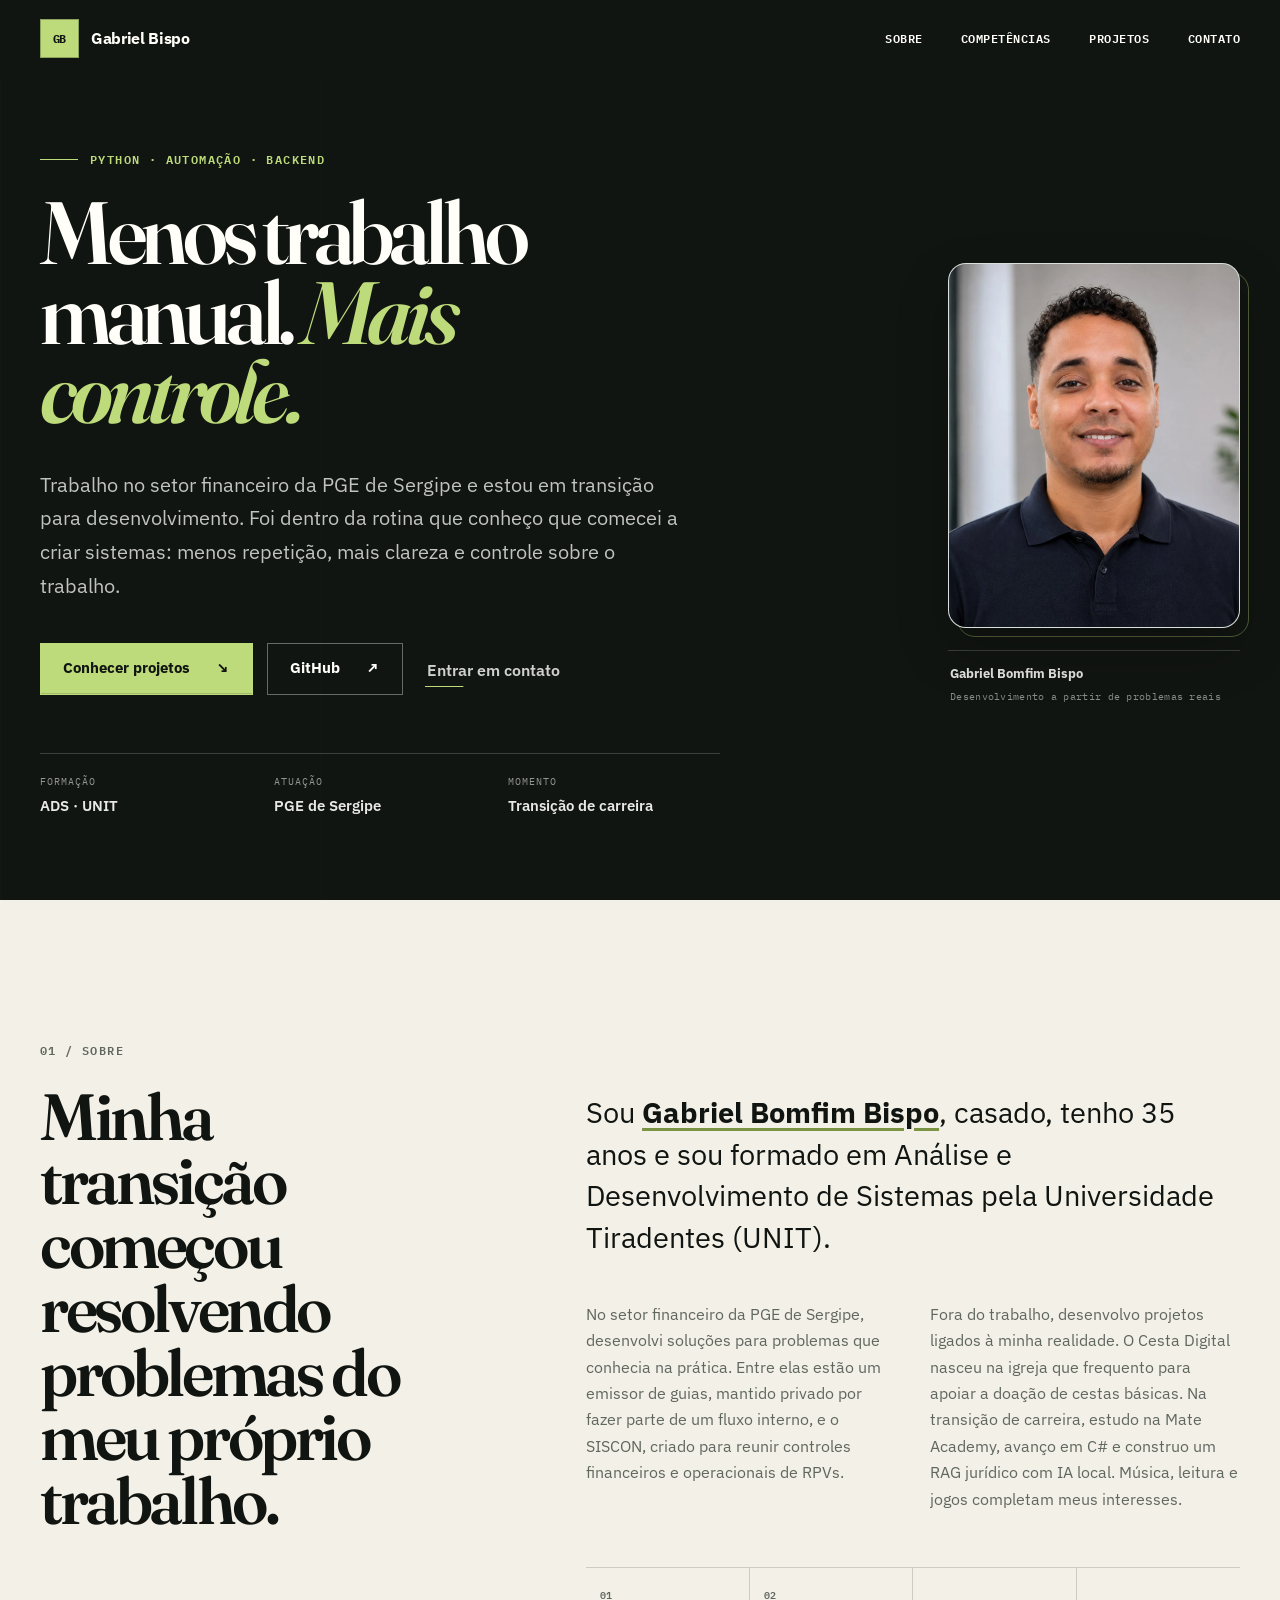
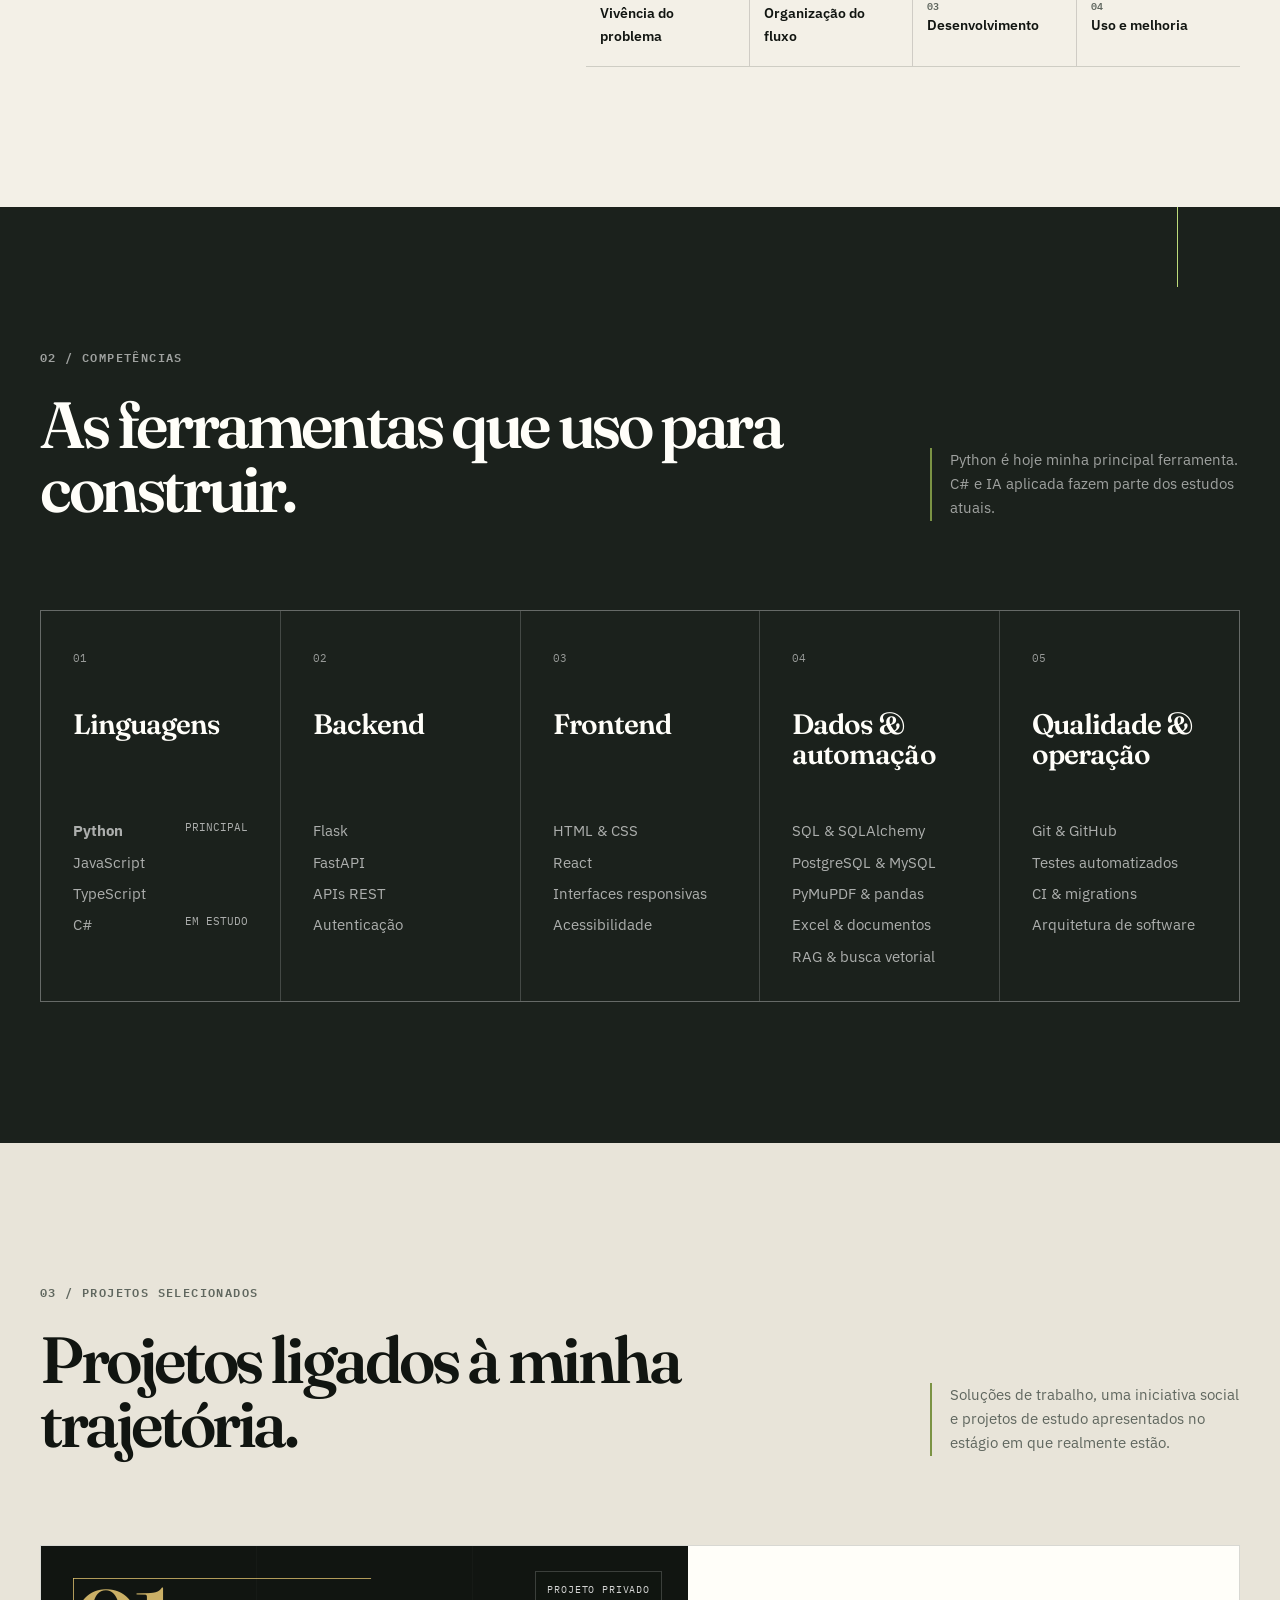
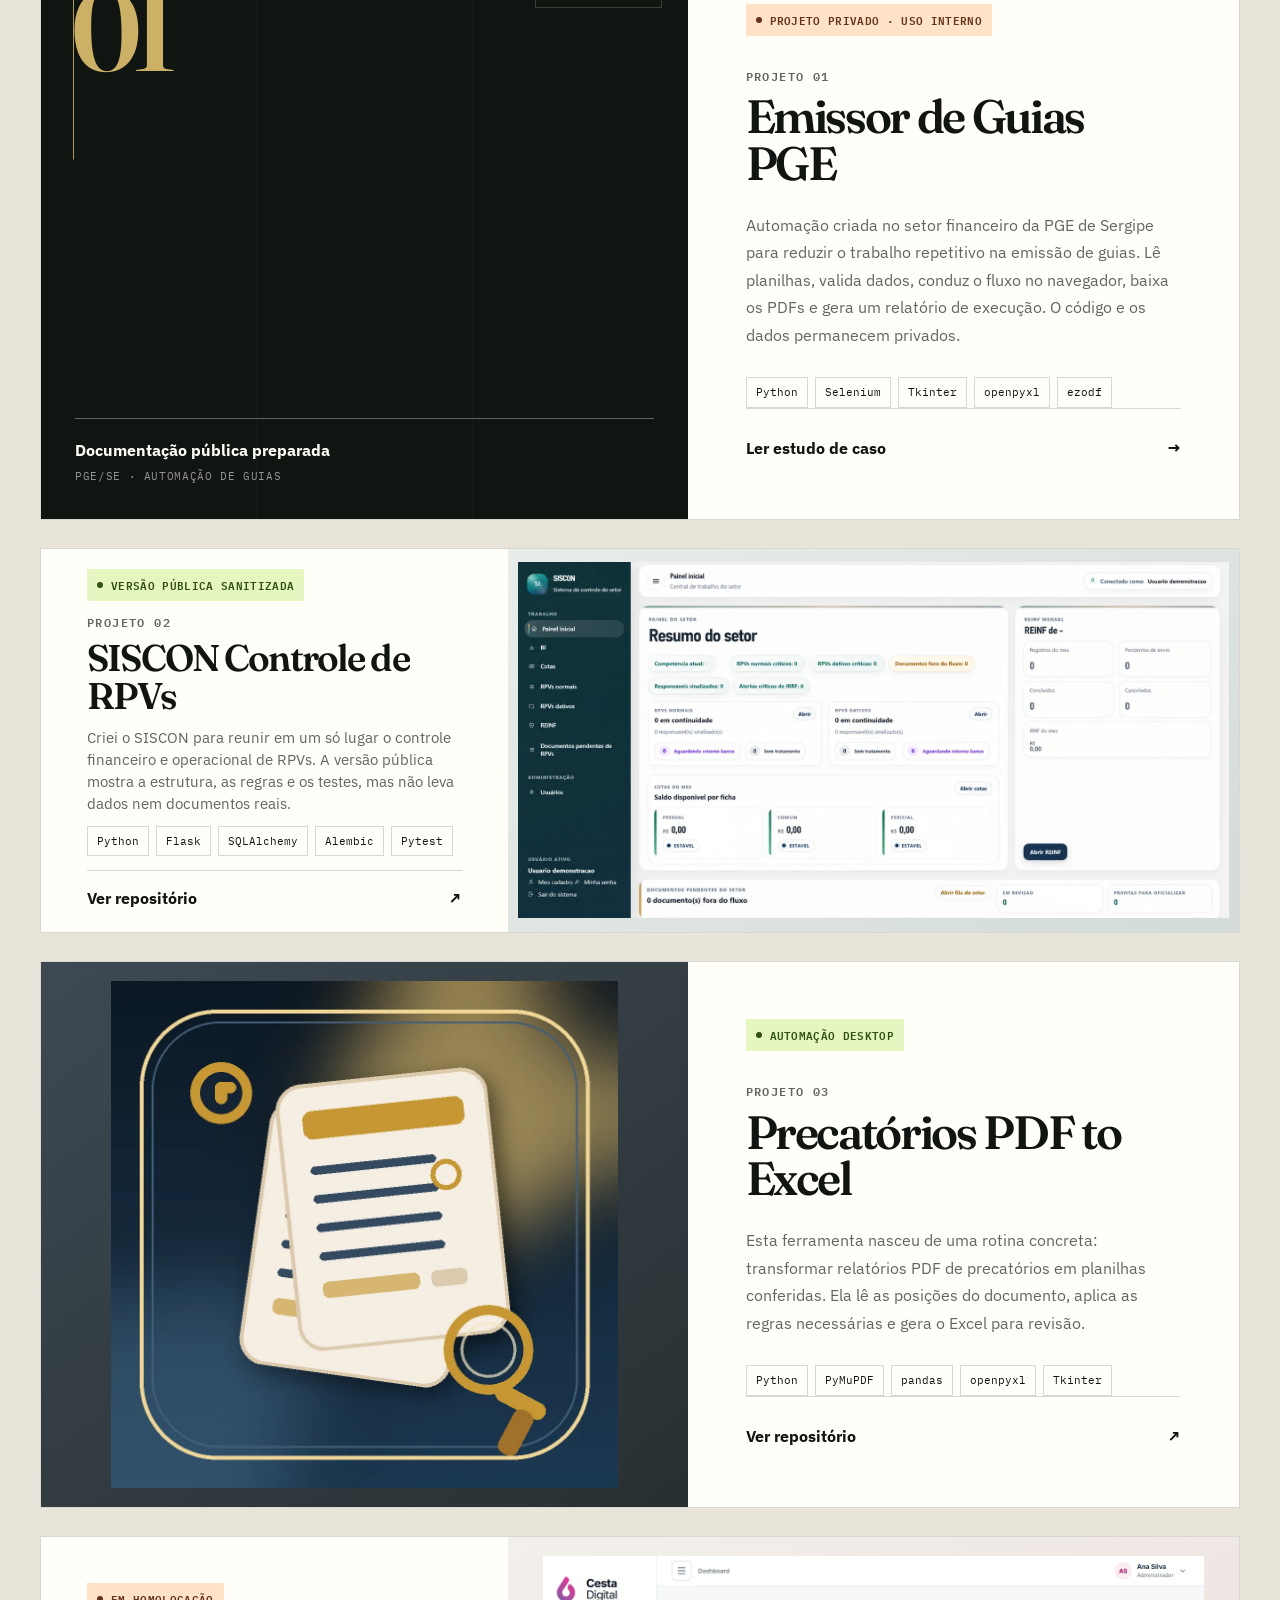
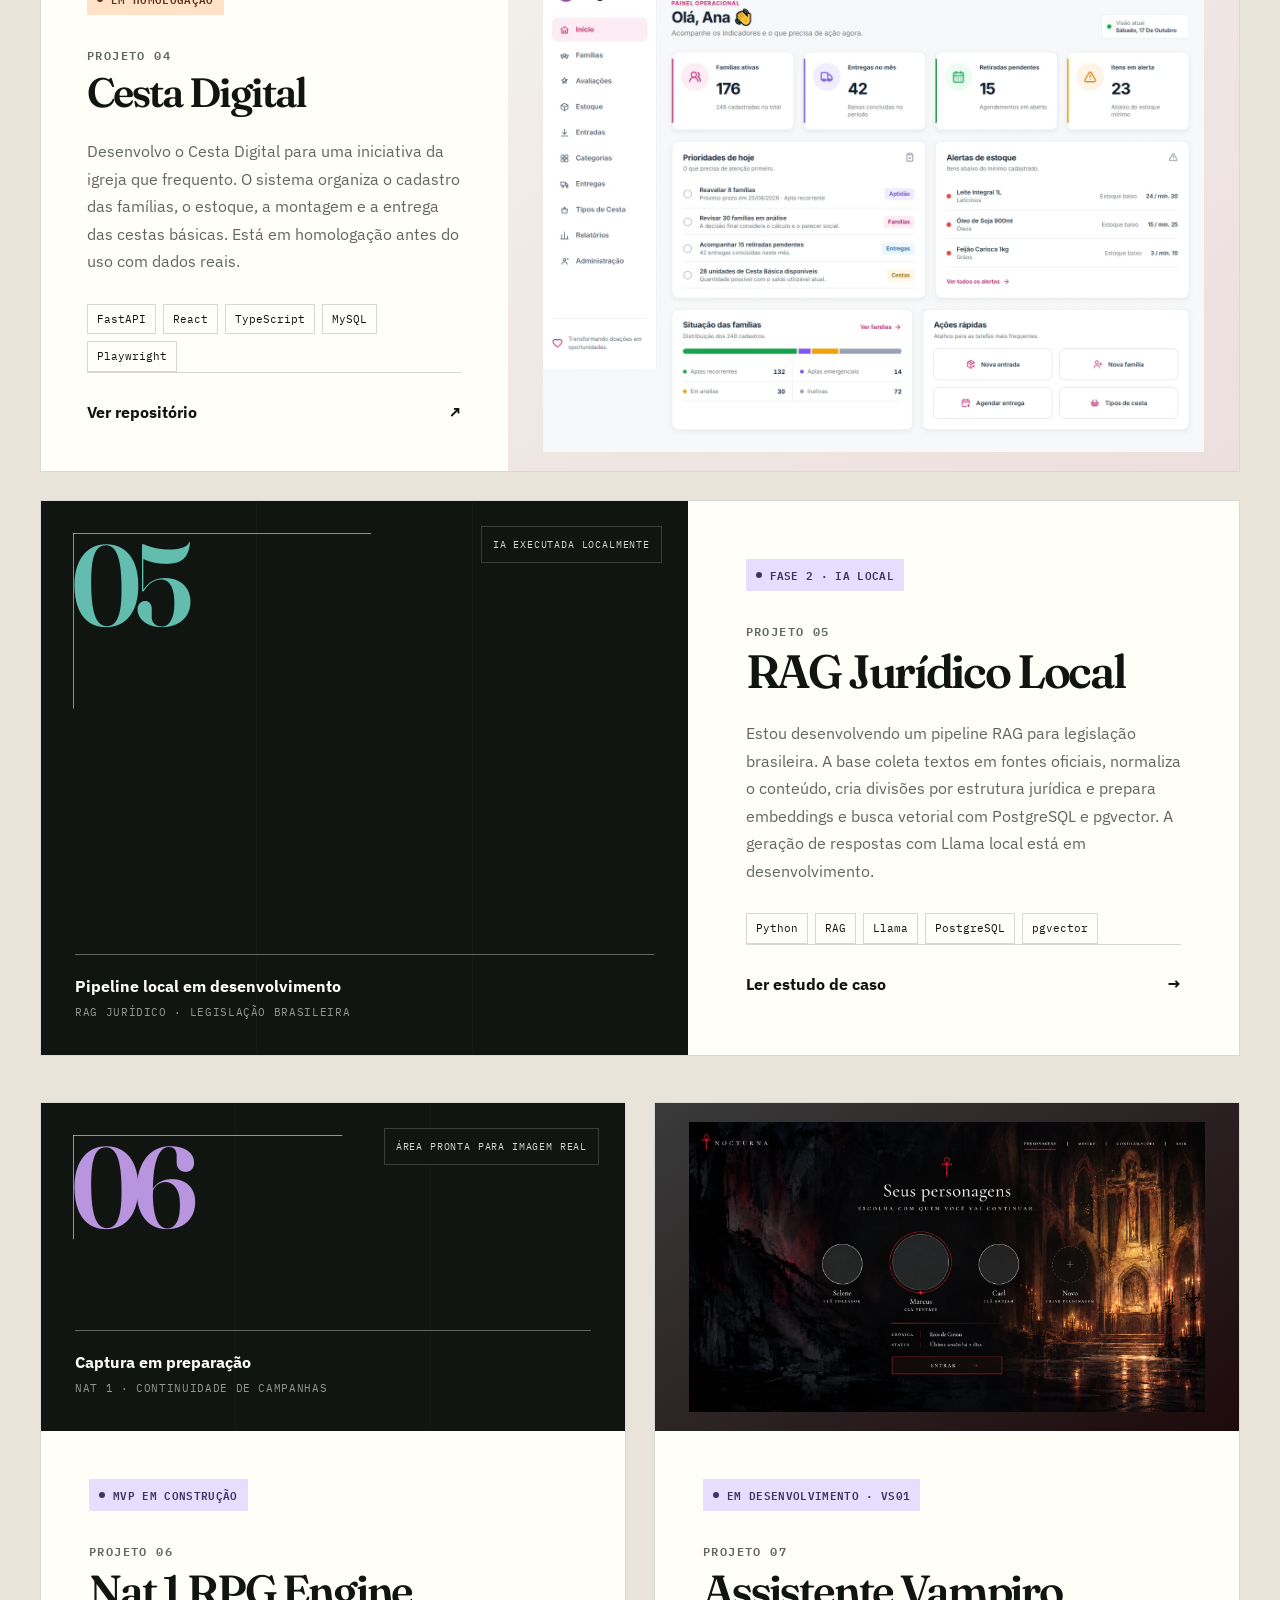
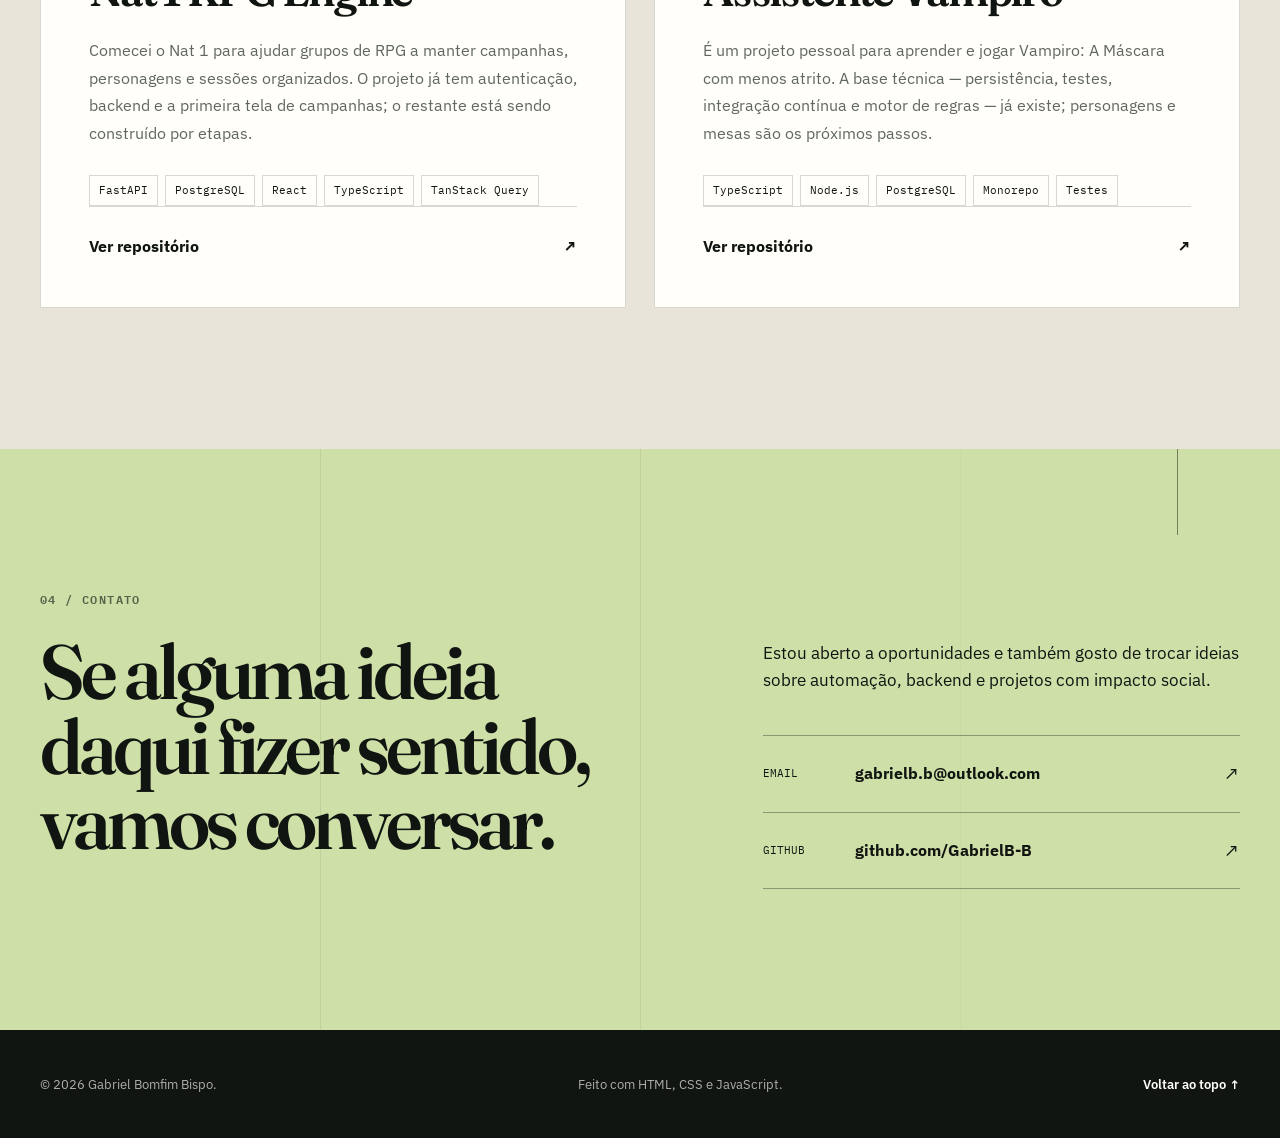
==== commit 8217807a: "fix: align panoramic project media to content" ====
--- a/index.html
+++ b/index.html
@@ -250,7 +250,7 @@
                         </div>
                     </article>
 
-                    <article class="project-card project-card-reverse project-card-media-wide" style="--project-accent: #bddb7a" data-reveal>
+                    <article class="project-card project-card-reverse project-card-media-wide project-card-media-panorama" style="--project-accent: #bddb7a" data-reveal>
                         <div class="project-media project-media-image" role="img" aria-label="Painel inicial sanitizado do SISCON com indicadores financeiros e operacionais" data-media-width="1600" data-media-height="800" style="--project-image: url('assets/projects/siscon.webp'); --media-surface: #e3e8e5; --media-tint: rgba(20, 76, 80, 0.08)">
                             <div class="media-overlay"><span>Painel demonstrativo · dados sanitizados</span></div>
                         </div>
--- a/style.css
+++ b/style.css
@@ -782,6 +782,39 @@
     font-size: clamp(2.25rem, 3.2vw, 3.25rem);
 }
 
+.project-card-media-panorama .project-body {
+    min-height: 0;
+    padding-block: 20px;
+}
+
+.project-card-media-panorama .project-number {
+    margin-top: 12px;
+}
+
+.project-card-media-panorama .project-body h3 {
+    font-size: clamp(2.25rem, 2.9vw, 3rem);
+}
+
+.project-card-media-panorama .project-description {
+    margin-top: 12px;
+    font-size: 0.95rem;
+    line-height: 1.45;
+}
+
+.project-card-media-panorama .project-tags {
+    margin-top: 12px;
+}
+
+.project-card-media-panorama .project-link {
+    margin-top: 14px;
+    padding-top: 14px;
+}
+
+.project-card-media-panorama .project-media-image {
+    min-height: 0;
+    padding: 10px;
+}
+
 .project-media {
     position: relative;
     min-height: 500px;
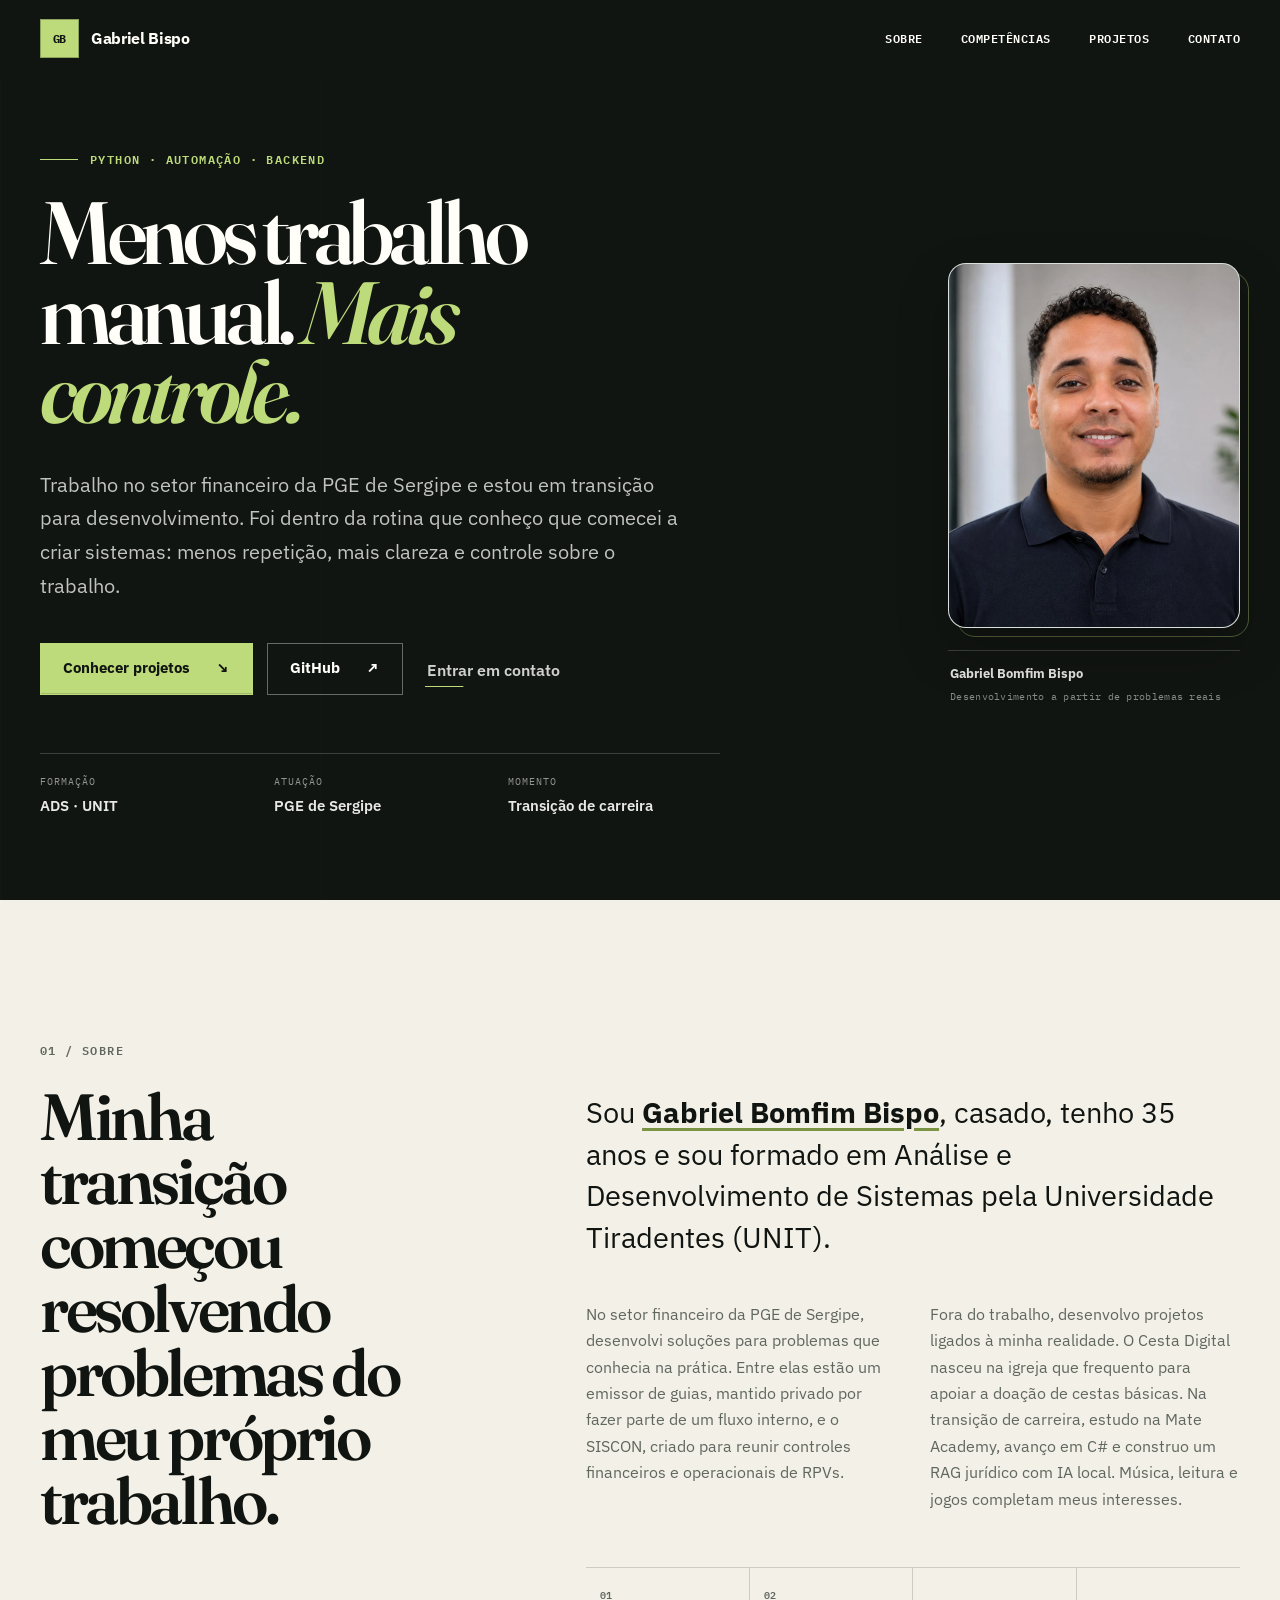
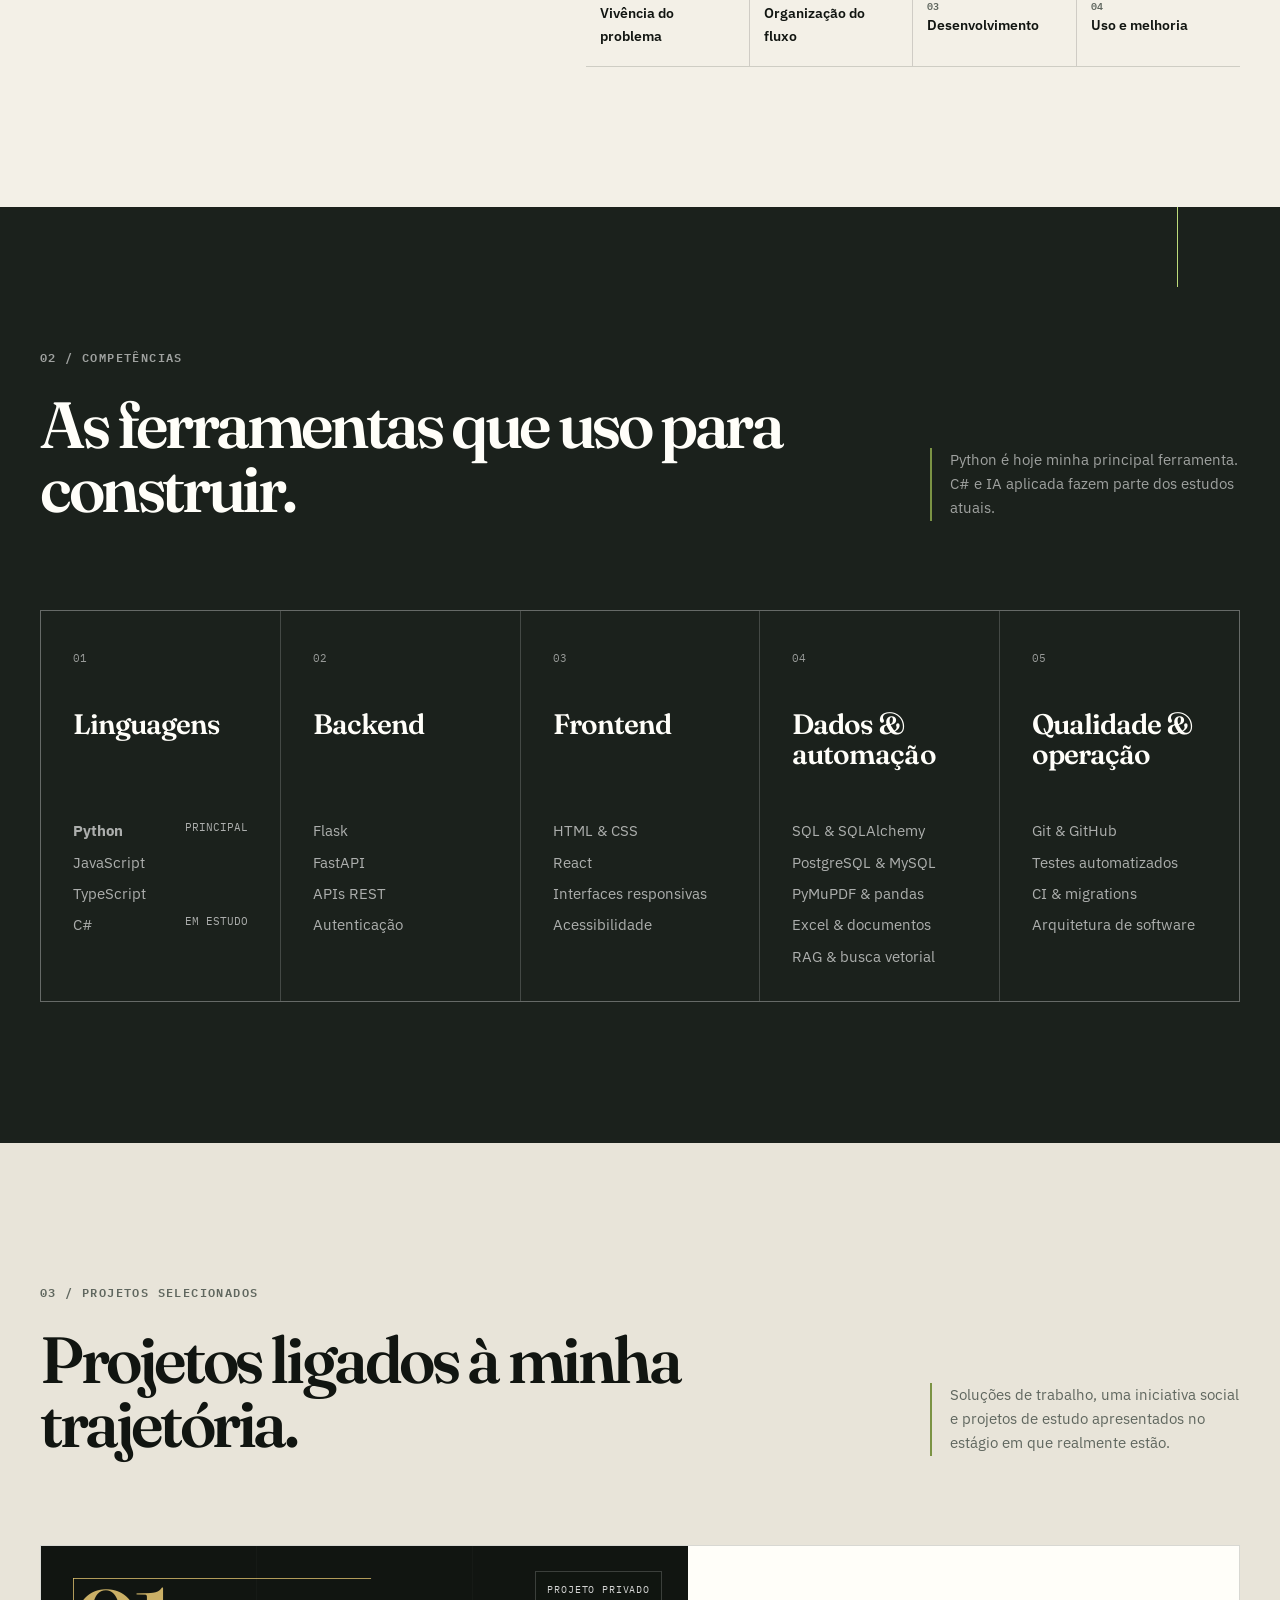
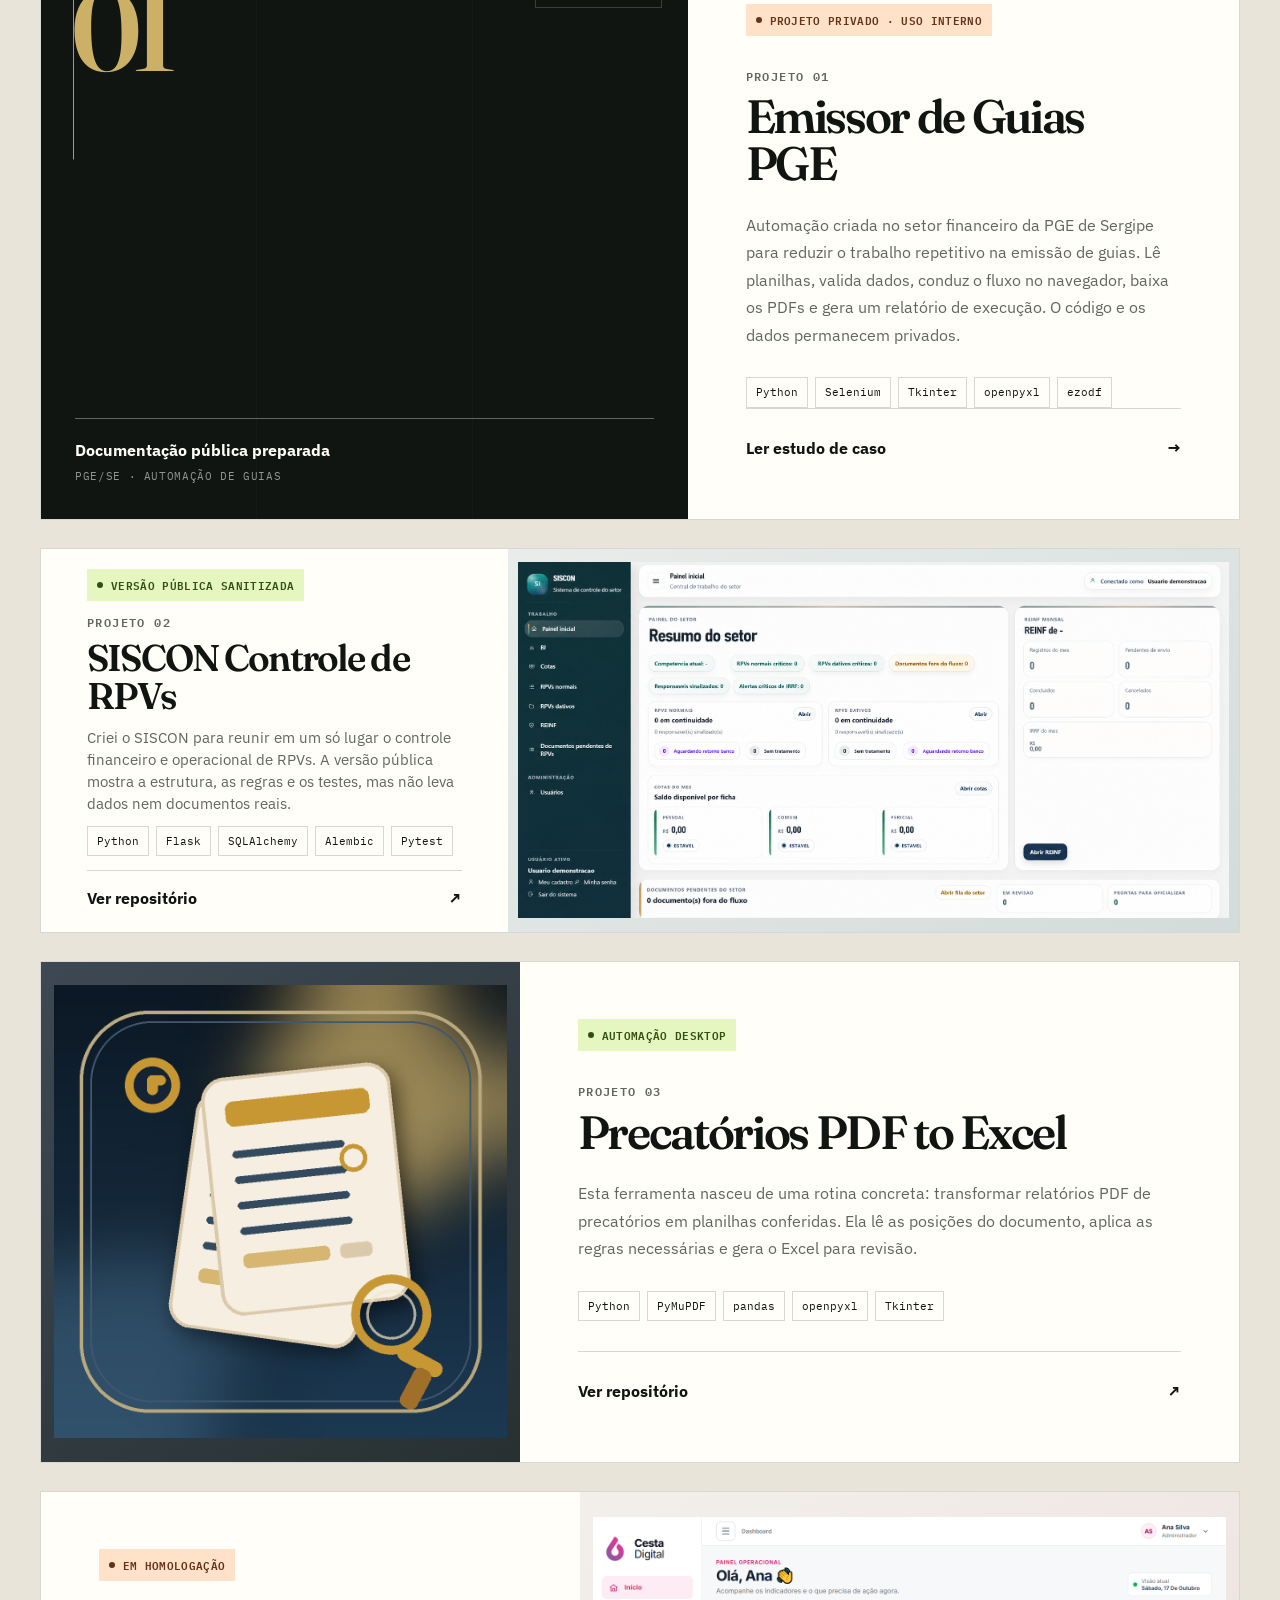
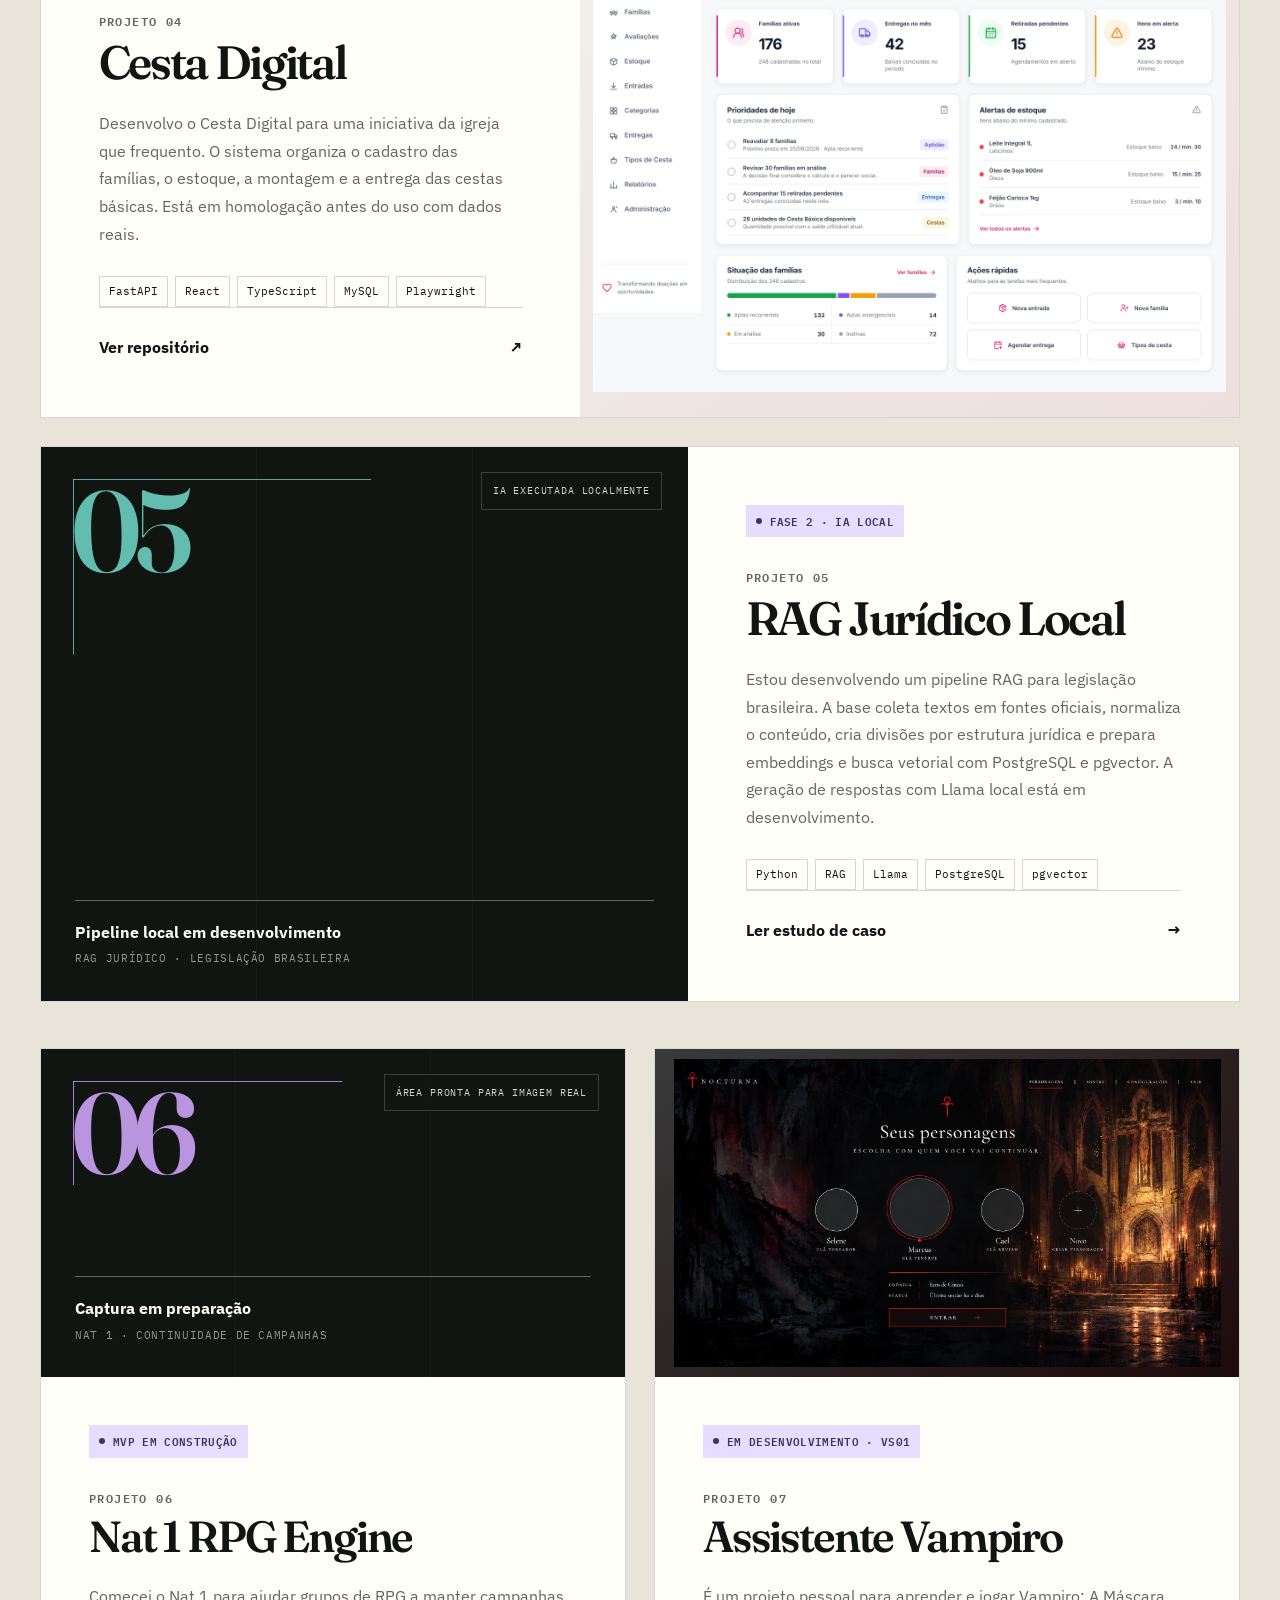
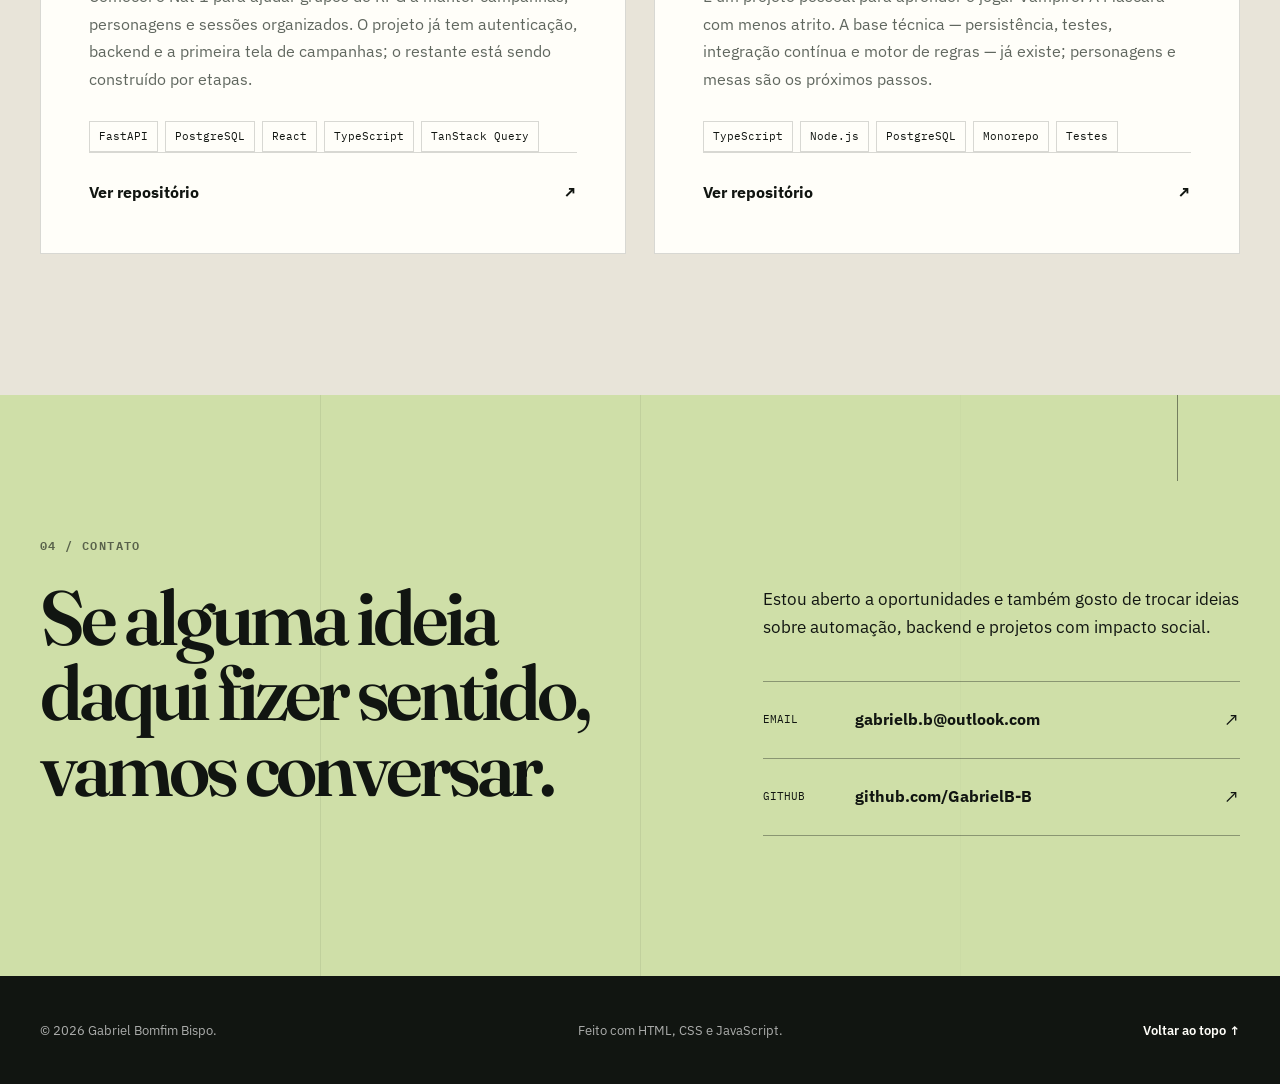
==== commit 343b9fab: "feat: add high-resolution project media viewer" ====
--- a/index.html
+++ b/index.html
@@ -251,9 +251,10 @@
                     </article>
 
                     <article class="project-card project-card-reverse project-card-media-wide project-card-media-panorama" style="--project-accent: #bddb7a" data-reveal>
-                        <div class="project-media project-media-image" role="img" aria-label="Painel inicial sanitizado do SISCON com indicadores financeiros e operacionais" data-media-width="1600" data-media-height="800" style="--project-image: url('assets/projects/siscon.webp'); --media-surface: #e3e8e5; --media-tint: rgba(20, 76, 80, 0.08)">
-                            <div class="media-overlay"><span>Painel demonstrativo · dados sanitizados</span></div>
-                        </div>
+                        <button class="project-media project-media-image" type="button" aria-label="Ampliar painel do SISCON" data-project-media data-image-src="assets/projects/siscon-hd.webp" data-image-alt="Painel inicial sanitizado do SISCON com indicadores financeiros e operacionais" data-media-width="1773" data-media-height="887" style="--project-image: url('assets/projects/siscon-hd.webp'); --media-aspect: 1773 / 887; --media-surface: #e3e8e5; --media-tint: rgba(20, 76, 80, 0.08)">
+                            <span class="project-image-layer" aria-hidden="true"><img src="assets/projects/siscon-hd.webp" width="1773" height="887" alt="" decoding="async"></span>
+                            <span class="media-zoom-hint" aria-hidden="true">Ampliar <span>↗</span></span>
+                        </button>
                         <div class="project-body">
                             <div class="project-meta">
                                 <span class="status-dot"></span>
@@ -277,10 +278,11 @@
                         </div>
                     </article>
 
-                    <article class="project-card" style="--project-accent: #80d8ff" data-reveal>
-                        <div class="project-media project-media-image" role="img" aria-label="Identidade visual do aplicativo Precatórios PDF to Excel" data-media-width="1024" data-media-height="1024" style="--project-image: url('assets/projects/precatorios-pdf-excel.webp'); --media-surface: #0d1b28; --media-tint: rgba(231, 200, 115, 0.12)">
-                            <div class="media-overlay"><span>Ativo visual do projeto</span></div>
-                        </div>
+                    <article class="project-card project-card-media-square" style="--project-accent: #80d8ff" data-reveal>
+                        <button class="project-media project-media-image" type="button" aria-label="Ampliar identidade visual do Precatórios PDF to Excel" data-project-media data-image-src="assets/projects/precatorios-pdf-excel-hd.webp" data-image-alt="Identidade visual do aplicativo Precatórios PDF to Excel" data-media-width="1024" data-media-height="1024" style="--project-image: url('assets/projects/precatorios-pdf-excel-hd.webp'); --media-aspect: 1 / 1; --media-surface: #0d1b28; --media-tint: rgba(231, 200, 115, 0.12)">
+                            <span class="project-image-layer" aria-hidden="true"><img src="assets/projects/precatorios-pdf-excel-hd.webp" width="1024" height="1024" alt="" decoding="async"></span>
+                            <span class="media-zoom-hint" aria-hidden="true">Ampliar <span>↗</span></span>
+                        </button>
                         <div class="project-body">
                             <div class="project-meta">
                                 <span class="status-dot"></span>
@@ -304,10 +306,11 @@
                         </div>
                     </article>
 
-                    <article class="project-card project-card-reverse project-card-media-wide" style="--project-accent: #ffbf69" data-reveal>
-                        <div class="project-media project-media-image" role="img" aria-label="Painel demonstrativo do Cesta Digital com indicadores de famílias, entregas e estoque" data-media-width="1440" data-media-height="1080" style="--project-image: url('assets/projects/cesta-digital.webp'); --media-surface: #efece6; --media-tint: rgba(203, 48, 120, 0.07)">
-                            <div class="media-overlay"><span>Ambiente demonstrativo</span></div>
-                        </div>
+                    <article class="project-card project-card-reverse project-card-media-landscape" style="--project-accent: #ffbf69" data-reveal>
+                        <button class="project-media project-media-image" type="button" aria-label="Ampliar painel do Cesta Digital" data-project-media data-image-src="assets/projects/cesta-digital-hd.webp" data-image-alt="Painel demonstrativo do Cesta Digital com indicadores de famílias, entregas e estoque" data-media-width="1440" data-media-height="1080" style="--project-image: url('assets/projects/cesta-digital-hd.webp'); --media-aspect: 4 / 3; --media-surface: #efece6; --media-tint: rgba(203, 48, 120, 0.07)">
+                            <span class="project-image-layer" aria-hidden="true"><img src="assets/projects/cesta-digital-hd.webp" width="1440" height="1080" alt="" decoding="async"></span>
+                            <span class="media-zoom-hint" aria-hidden="true">Ampliar <span>↗</span></span>
+                        </button>
                         <div class="project-body">
                             <div class="project-meta project-meta-warning">
                                 <span class="status-dot"></span>
@@ -399,9 +402,10 @@
                     </article>
 
                     <article class="project-card project-card-compact" style="--project-accent: #ff7b8f" data-reveal>
-                        <div class="project-media project-media-image" role="img" aria-label="Direção visual do seletor de personagens do Assistente Vampiro" data-media-width="1600" data-media-height="900" style="--project-image: url('assets/projects/assistente-vampiro.webp'); --media-surface: #080909; --media-tint: rgba(174, 18, 32, 0.13)">
-                            <div class="media-overlay"><span>Direção visual em desenvolvimento</span></div>
-                        </div>
+                        <button class="project-media project-media-image" type="button" aria-label="Ampliar direção visual do Assistente Vampiro" data-project-media data-image-src="assets/projects/assistente-vampiro-hd.webp" data-image-alt="Direção visual do seletor de personagens do Assistente Vampiro" data-media-width="1672" data-media-height="941" style="--project-image: url('assets/projects/assistente-vampiro-hd.webp'); --media-aspect: 1672 / 941; --media-surface: #080909; --media-tint: rgba(174, 18, 32, 0.13)">
+                            <span class="project-image-layer" aria-hidden="true"><img src="assets/projects/assistente-vampiro-hd.webp" width="1672" height="941" alt="" decoding="async"></span>
+                            <span class="media-zoom-hint" aria-hidden="true">Ampliar <span>↗</span></span>
+                        </button>
                         <div class="project-body">
                             <div class="project-meta project-meta-progress">
                                 <span class="status-dot"></span>
@@ -453,6 +457,21 @@
         </section>
     </main>
 
+    <dialog class="image-viewer" data-image-viewer aria-label="Visualização ampliada do projeto">
+        <div class="image-viewer-panel">
+            <div class="image-viewer-toolbar">
+                <p data-image-viewer-caption>Imagem do projeto</p>
+                <div class="image-viewer-actions">
+                    <a href="#" target="_blank" rel="noreferrer" data-image-viewer-open>Ver original <span aria-hidden="true">↗</span></a>
+                    <button type="button" data-image-viewer-close aria-label="Fechar imagem ampliada">Fechar <span aria-hidden="true">×</span></button>
+                </div>
+            </div>
+            <div class="image-viewer-viewport">
+                <img alt="" data-image-viewer-image>
+            </div>
+        </div>
+    </dialog>
+
     <footer class="site-footer">
         <div class="container footer-inner">
             <p>© <span id="current-year">2026</span> Gabriel Bomfim Bispo.</p>
--- a/style.css
+++ b/style.css
@@ -774,6 +774,14 @@
     grid-template-columns: minmax(390px, 0.78fr) minmax(0, 1.22fr);
 }
 
+.project-card-media-square {
+    grid-template-columns: minmax(0, 0.8fr) minmax(380px, 1.2fr);
+}
+
+.project-card-media-landscape {
+    grid-template-columns: minmax(390px, 0.9fr) minmax(0, 1.1fr);
+}
+
 .project-card-media-wide .project-body {
     padding: clamp(36px, 3.6vw, 50px);
 }
@@ -812,7 +820,7 @@
 
 .project-card-media-panorama .project-media-image {
     min-height: 0;
-    padding: 10px;
+    --media-inset: 10px;
 }
 
 .project-media {
@@ -825,26 +833,79 @@
 }
 
 .project-media-image {
+    --media-inset: clamp(10px, 1vw, 16px);
     box-sizing: border-box;
-    padding: clamp(14px, 1.5vw, 20px);
+    width: 100%;
+    padding: var(--media-inset);
+    border: 0;
+    appearance: none;
     background-color: var(--media-surface, var(--ink));
-    background-image:
-        var(--project-image),
-        linear-gradient(145deg, rgba(255, 255, 255, 0.2), var(--media-tint, rgba(255, 255, 255, 0.04)));
-    background-position: center, center;
-    background-repeat: no-repeat, no-repeat;
-    background-size: contain, cover;
-    background-origin: content-box, border-box;
-    background-clip: content-box, border-box;
-}
-
-.project-media-image .media-overlay {
-    display: none;
+    background-image: linear-gradient(145deg, rgba(255, 255, 255, 0.2), var(--media-tint, rgba(255, 255, 255, 0.04)));
+    cursor: zoom-in;
+    text-align: left;
 }
 
 .project-media-image::before,
 .project-media-image::after {
     display: none;
+}
+
+.project-image-layer {
+    position: absolute;
+    z-index: 1;
+    inset: var(--media-inset);
+    display: grid;
+    overflow: hidden;
+    background-image: var(--project-image);
+    background-position: center;
+    background-repeat: no-repeat;
+    background-size: contain;
+    place-items: center;
+    transition: transform 420ms var(--ease), filter 260ms ease;
+}
+
+.project-image-layer img {
+    display: block;
+    width: 100%;
+    height: 100%;
+    object-fit: contain;
+    image-rendering: auto;
+    opacity: 0;
+    pointer-events: none;
+    user-select: none;
+}
+
+.media-zoom-hint {
+    position: absolute;
+    right: calc(var(--media-inset) + 10px);
+    bottom: calc(var(--media-inset) + 10px);
+    z-index: 3;
+    display: inline-flex;
+    min-height: 34px;
+    padding: 0 11px;
+    gap: 9px;
+    align-items: center;
+    color: rgba(255, 255, 255, 0.92);
+    background: rgba(13, 17, 14, 0.84);
+    border: 1px solid rgba(255, 255, 255, 0.22);
+    backdrop-filter: blur(10px);
+    font-family: var(--font-mono);
+    font-size: 0.65rem;
+    letter-spacing: 0.06em;
+    text-transform: uppercase;
+    transition: opacity 220ms ease, transform 280ms var(--ease);
+}
+
+.project-media-image:hover .project-image-layer,
+.project-media-image:focus-visible .project-image-layer {
+    filter: saturate(1.04) contrast(1.02);
+    transform: scale(1.045);
+}
+
+.project-media-image:hover .media-zoom-hint,
+.project-media-image:focus-visible .media-zoom-hint {
+    opacity: 1;
+    transform: translateY(0);
 }
 
 .project-media::before,
@@ -1045,6 +1106,10 @@
     aspect-ratio: 16 / 9;
 }
 
+.project-card-compact .project-media-image {
+    --media-inset: 10px;
+}
+
 .project-card-compact .project-body {
     min-height: 460px;
     padding: clamp(32px, 4vw, 48px);
@@ -1074,6 +1139,108 @@
 
 .project-link:hover span {
     transform: translate(3px, -3px);
+}
+
+body.viewer-open {
+    overflow: hidden;
+}
+
+.image-viewer {
+    width: min(96vw, 1800px);
+    height: min(92vh, 1040px);
+    max-width: none;
+    max-height: none;
+    padding: 0;
+    color: var(--white);
+    background: #0b0e0c;
+    border: 1px solid rgba(255, 255, 255, 0.2);
+    box-shadow: 0 32px 100px rgba(0, 0, 0, 0.48);
+    overflow: hidden;
+}
+
+.image-viewer::backdrop {
+    background: rgba(7, 9, 7, 0.88);
+    backdrop-filter: blur(8px);
+}
+
+.image-viewer-panel {
+    display: grid;
+    height: 100%;
+    grid-template-rows: auto minmax(0, 1fr);
+}
+
+.image-viewer-toolbar {
+    display: flex;
+    min-height: 62px;
+    padding: 10px 14px 10px 20px;
+    gap: 18px;
+    align-items: center;
+    justify-content: space-between;
+    background: #111611;
+    border-bottom: 1px solid rgba(255, 255, 255, 0.14);
+}
+
+.image-viewer-toolbar p {
+    overflow: hidden;
+    color: rgba(255, 255, 255, 0.76);
+    font-size: 0.86rem;
+    text-overflow: ellipsis;
+    white-space: nowrap;
+}
+
+.image-viewer-actions {
+    display: flex;
+    gap: 8px;
+    align-items: center;
+    flex-shrink: 0;
+}
+
+.image-viewer-actions a,
+.image-viewer-actions button {
+    display: inline-flex;
+    min-height: 38px;
+    padding: 0 13px;
+    gap: 8px;
+    align-items: center;
+    color: var(--white);
+    background: transparent;
+    border: 1px solid rgba(255, 255, 255, 0.24);
+    font-size: 0.75rem;
+    font-weight: 700;
+    cursor: pointer;
+}
+
+.image-viewer-actions a:hover,
+.image-viewer-actions button:hover {
+    color: var(--ink);
+    background: var(--signal);
+    border-color: var(--signal);
+}
+
+.image-viewer-viewport {
+    display: grid;
+    min-width: 0;
+    min-height: 0;
+    padding: clamp(12px, 2vw, 28px);
+    overflow: auto;
+    place-items: center;
+}
+
+.image-viewer-viewport img {
+    display: block;
+    max-width: 100%;
+    max-height: 100%;
+    width: auto;
+    height: auto;
+    object-fit: contain;
+    image-rendering: auto;
+    cursor: zoom-in;
+}
+
+.image-viewer-viewport img.is-zoomed {
+    max-width: none;
+    max-height: none;
+    cursor: zoom-out;
 }
 
 .contact {
@@ -1332,6 +1499,10 @@
         aspect-ratio: 16 / 10;
     }
 
+    .project-media-image {
+        aspect-ratio: var(--media-aspect, 16 / 10);
+    }
+
     .project-body { min-height: 480px; }
     .project-secondary { grid-template-columns: 1fr; }
     .project-card-compact .project-body { min-height: 0; }
@@ -1431,9 +1602,26 @@
     .project-card:hover { transform: none; }
     .project-media { aspect-ratio: 4 / 3; }
     .project-media-image {
-        aspect-ratio: 16 / 10;
-        padding: 12px;
-    }
+        --media-inset: 4px;
+        aspect-ratio: var(--media-aspect, 16 / 10);
+        padding: var(--media-inset);
+    }
+
+    .project-card-media-panorama .project-media-image,
+    .project-card-compact .project-media-image {
+        --media-inset: 4px;
+    }
+
+    .media-zoom-hint {
+        right: 10px;
+        bottom: 10px;
+        width: 34px;
+        padding: 0;
+        justify-content: center;
+        font-size: 0;
+    }
+
+    .media-zoom-hint span { font-size: 0.78rem; }
 
     .media-code {
         top: 20px;
@@ -1467,6 +1655,33 @@
         align-items: flex-start;
         flex-direction: column;
         gap: 8px;
+    }
+
+    .image-viewer {
+        width: 100vw;
+        height: 100dvh;
+        border: 0;
+    }
+
+    .image-viewer-toolbar {
+        min-height: 56px;
+        padding: 8px 10px;
+    }
+
+    .image-viewer-toolbar p { display: none; }
+
+    .image-viewer-actions {
+        width: 100%;
+        justify-content: space-between;
+    }
+
+    .image-viewer-viewport { padding: 8px; }
+}
+
+@media (hover: hover) and (pointer: fine) {
+    .media-zoom-hint {
+        opacity: 0;
+        transform: translateY(7px);
     }
 }
 
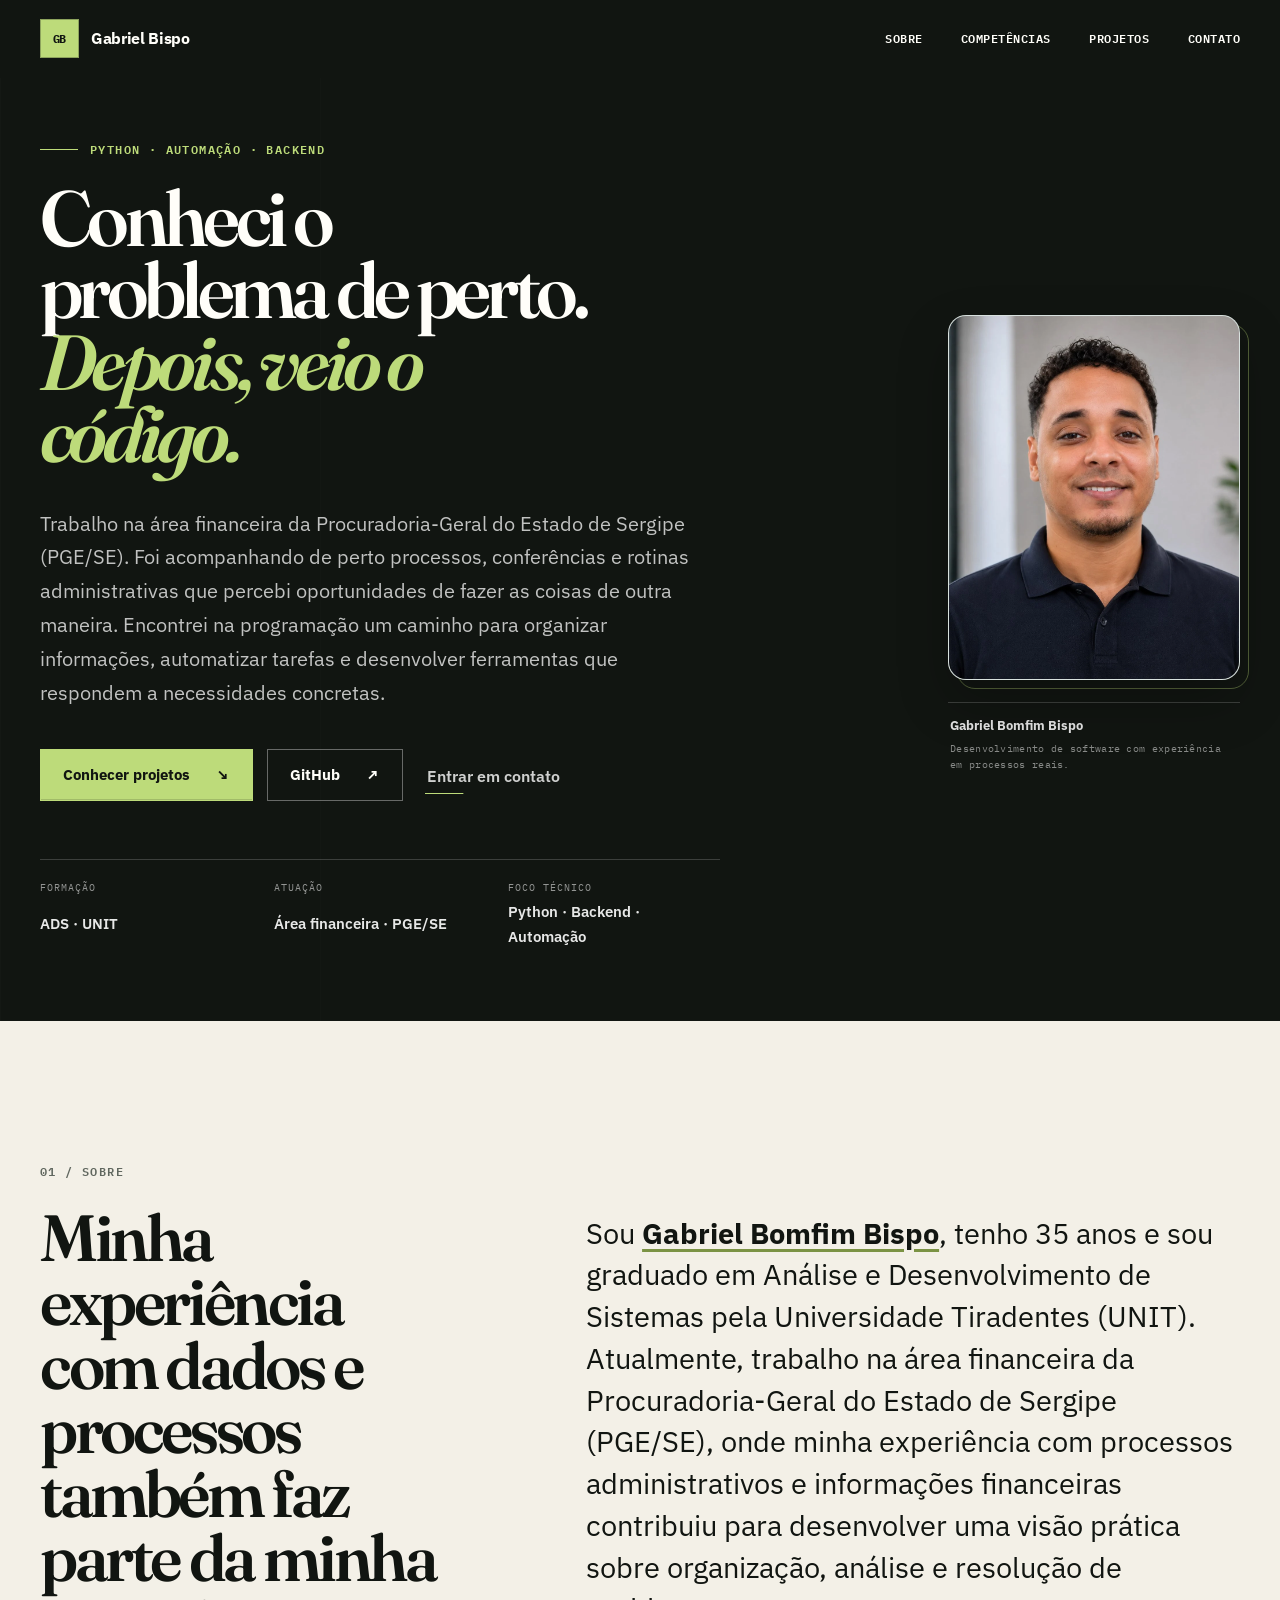
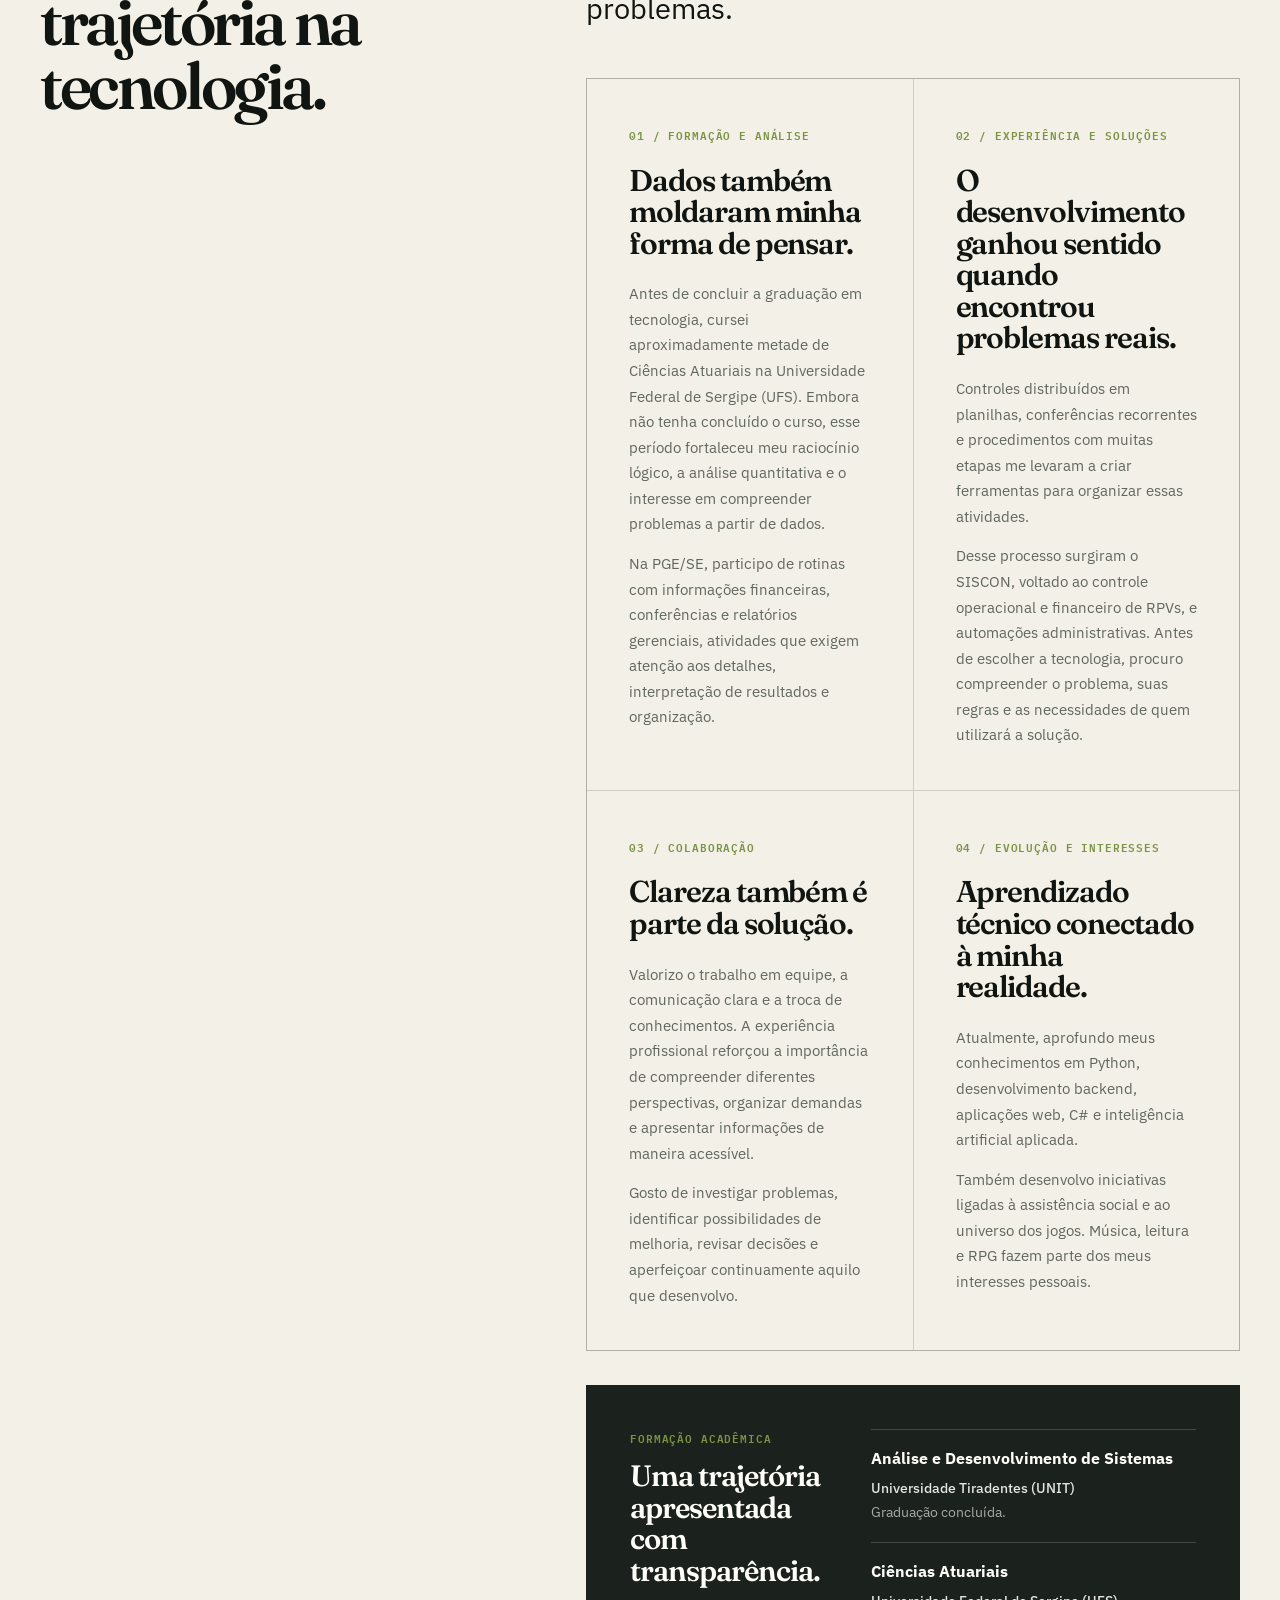
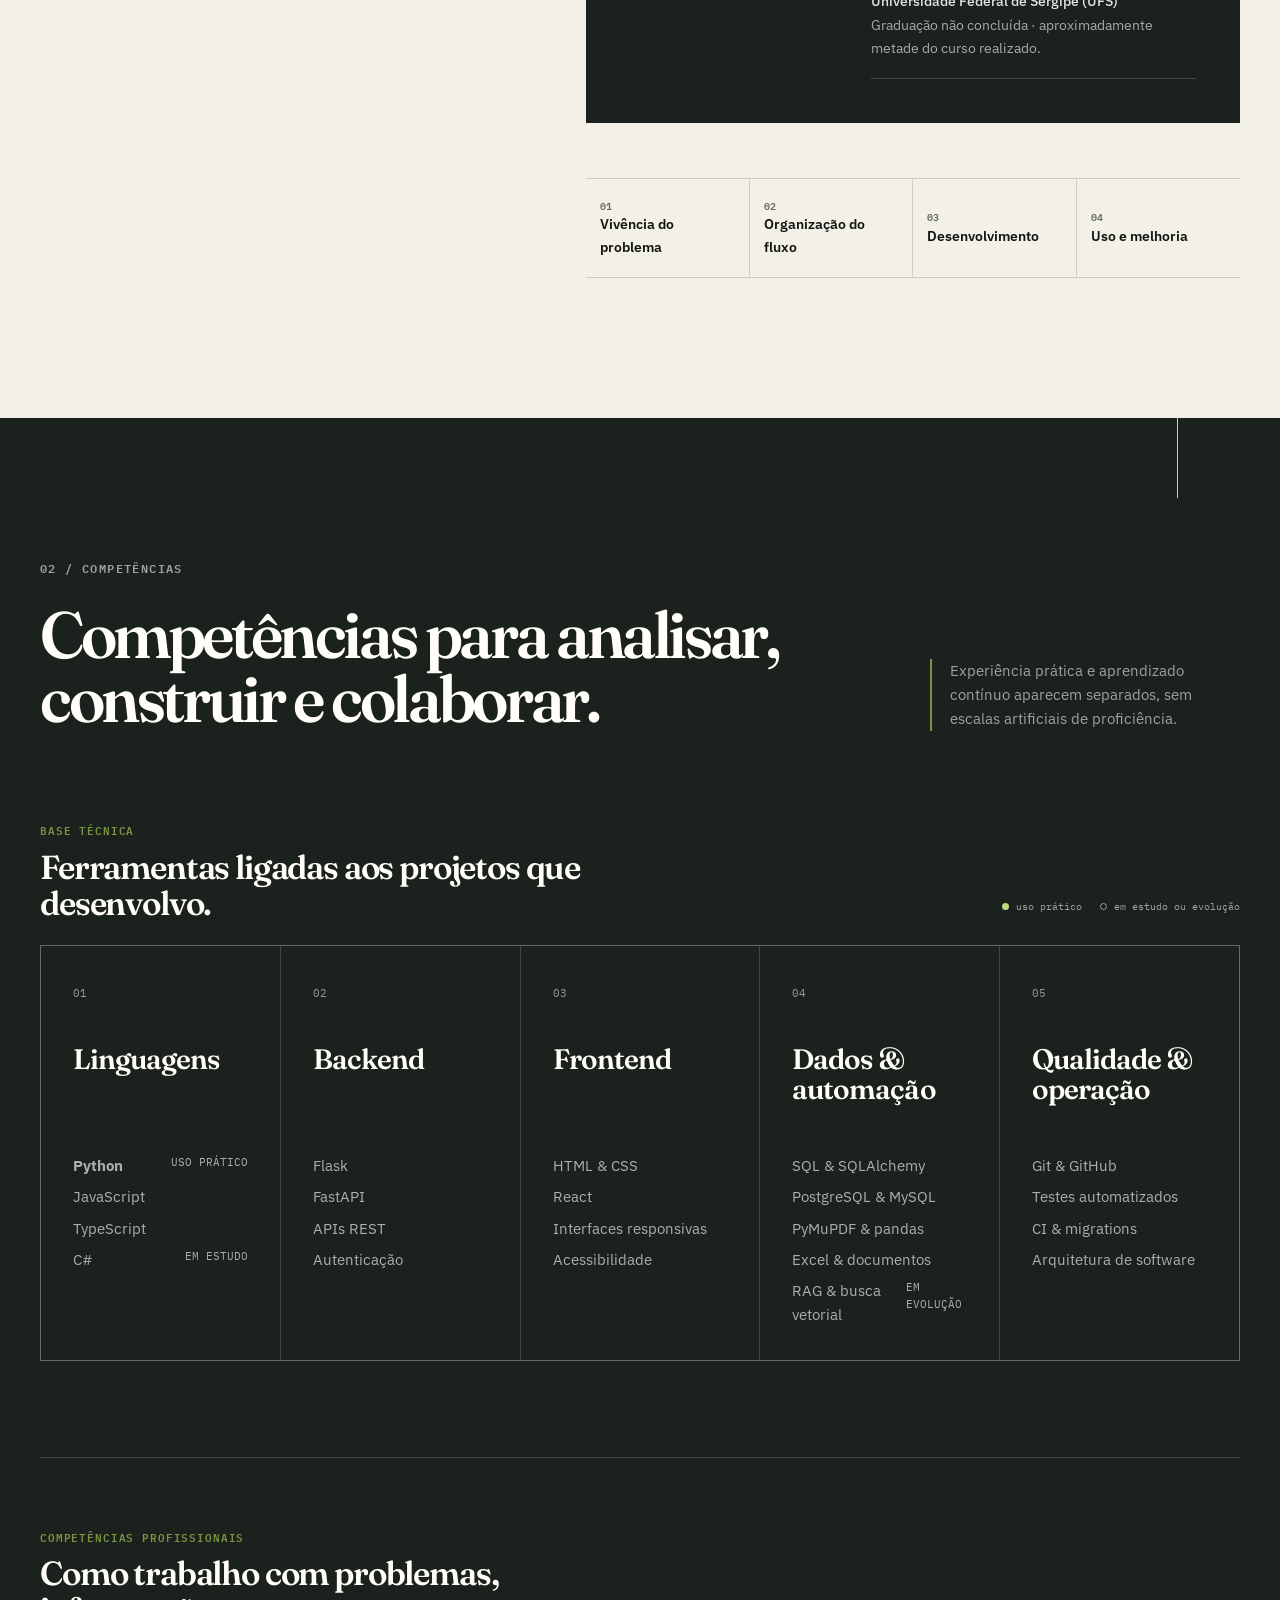
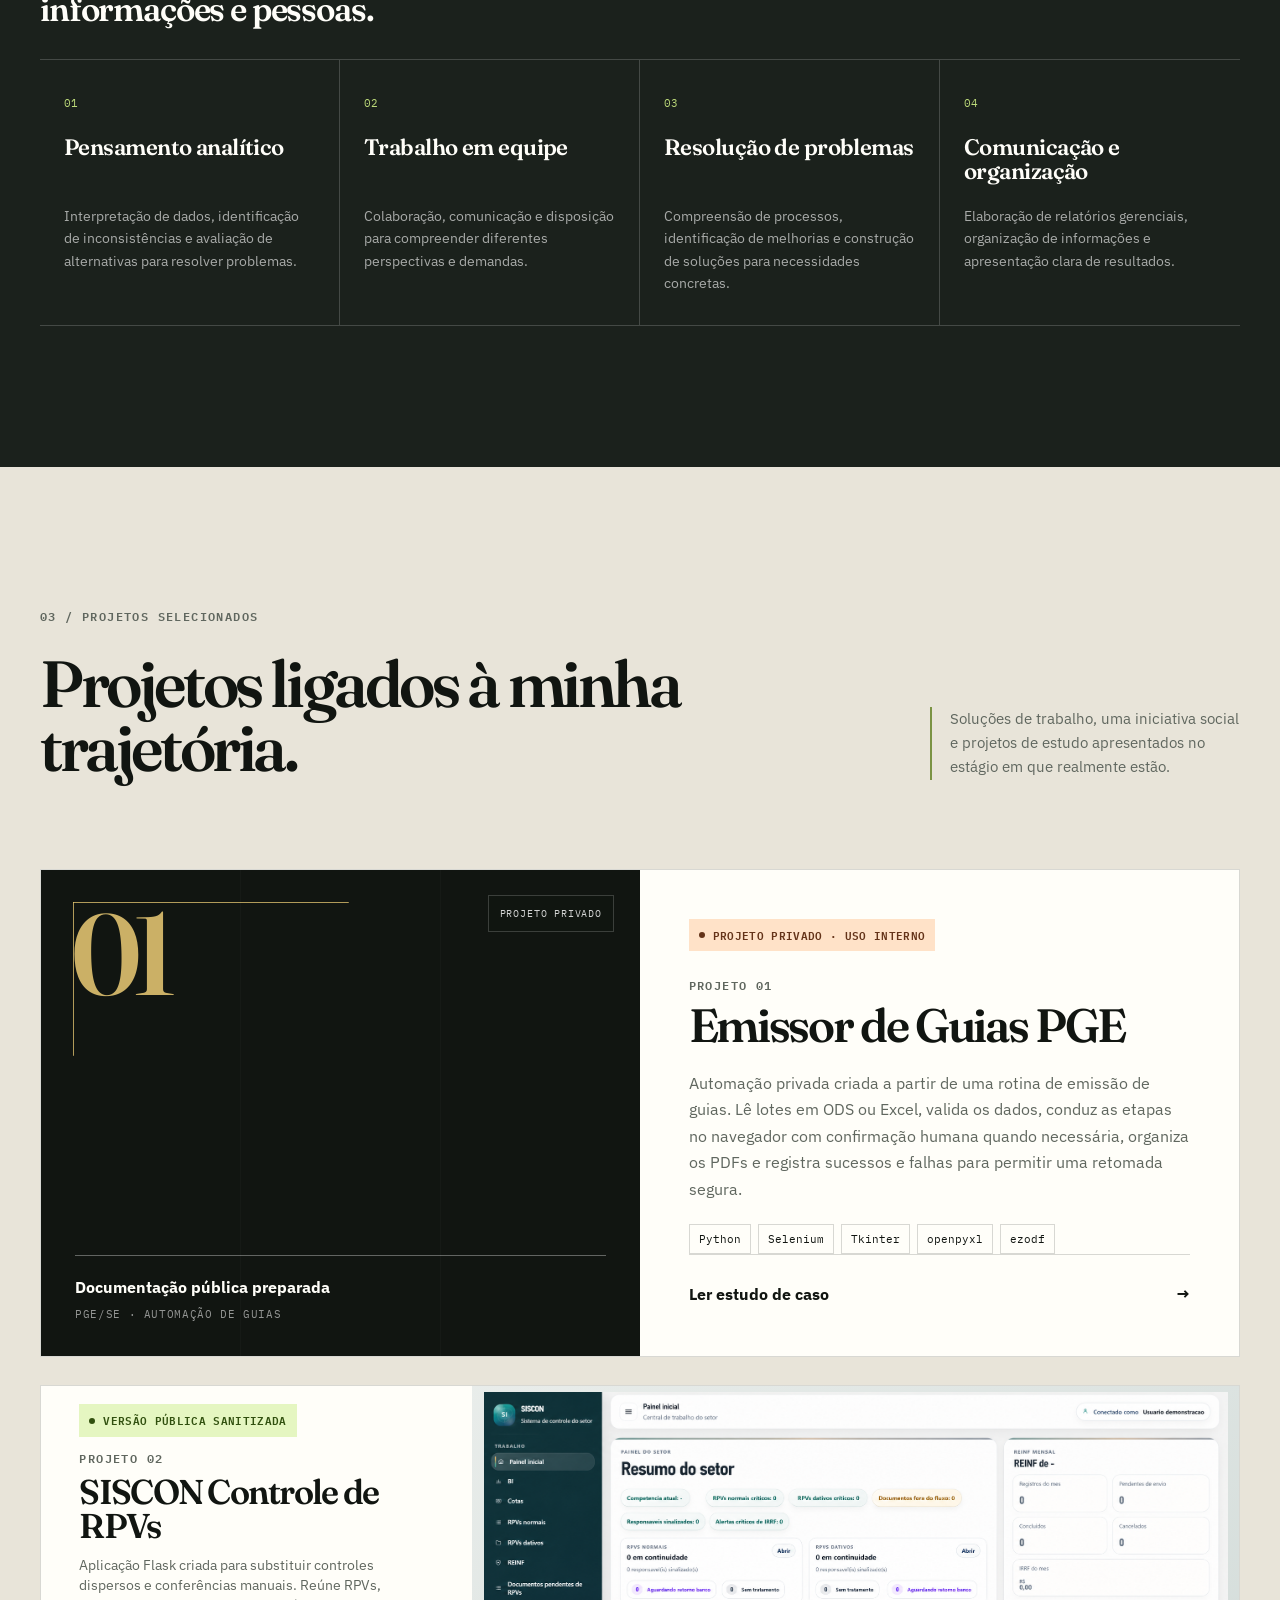
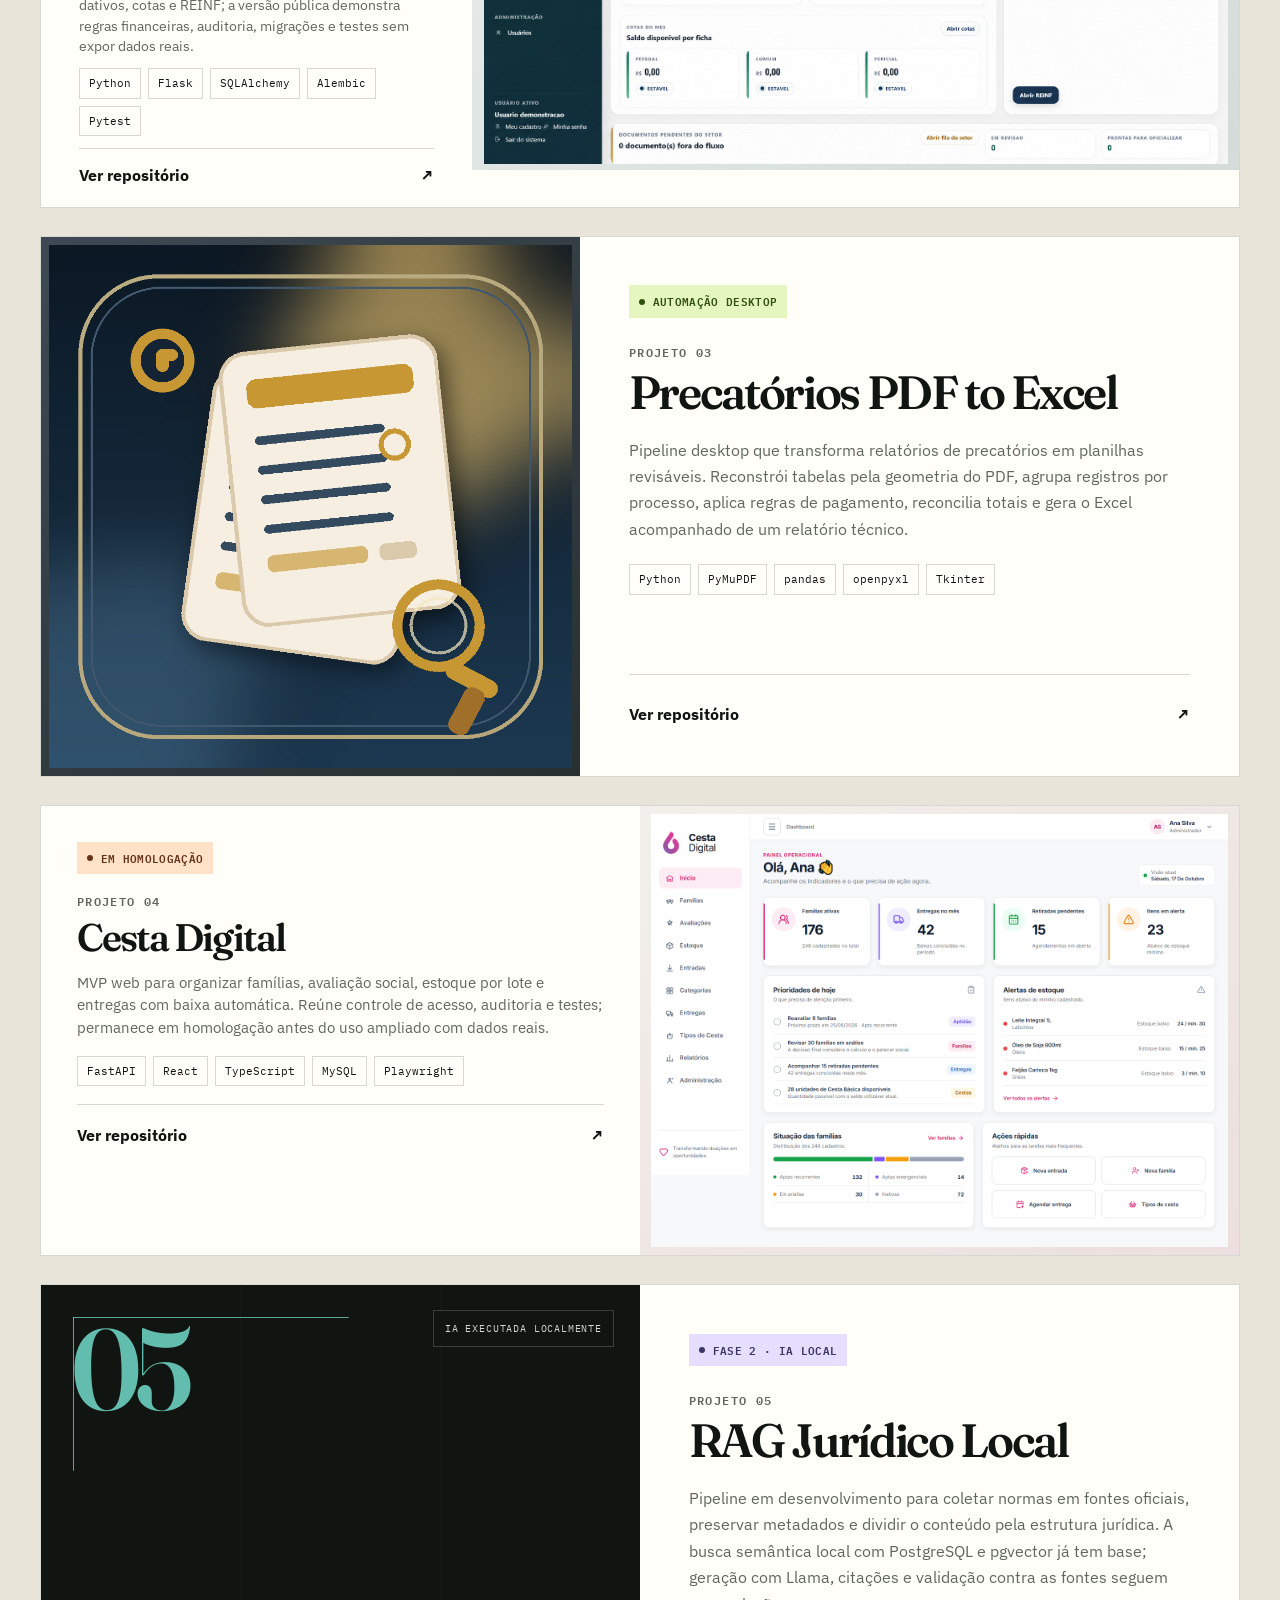
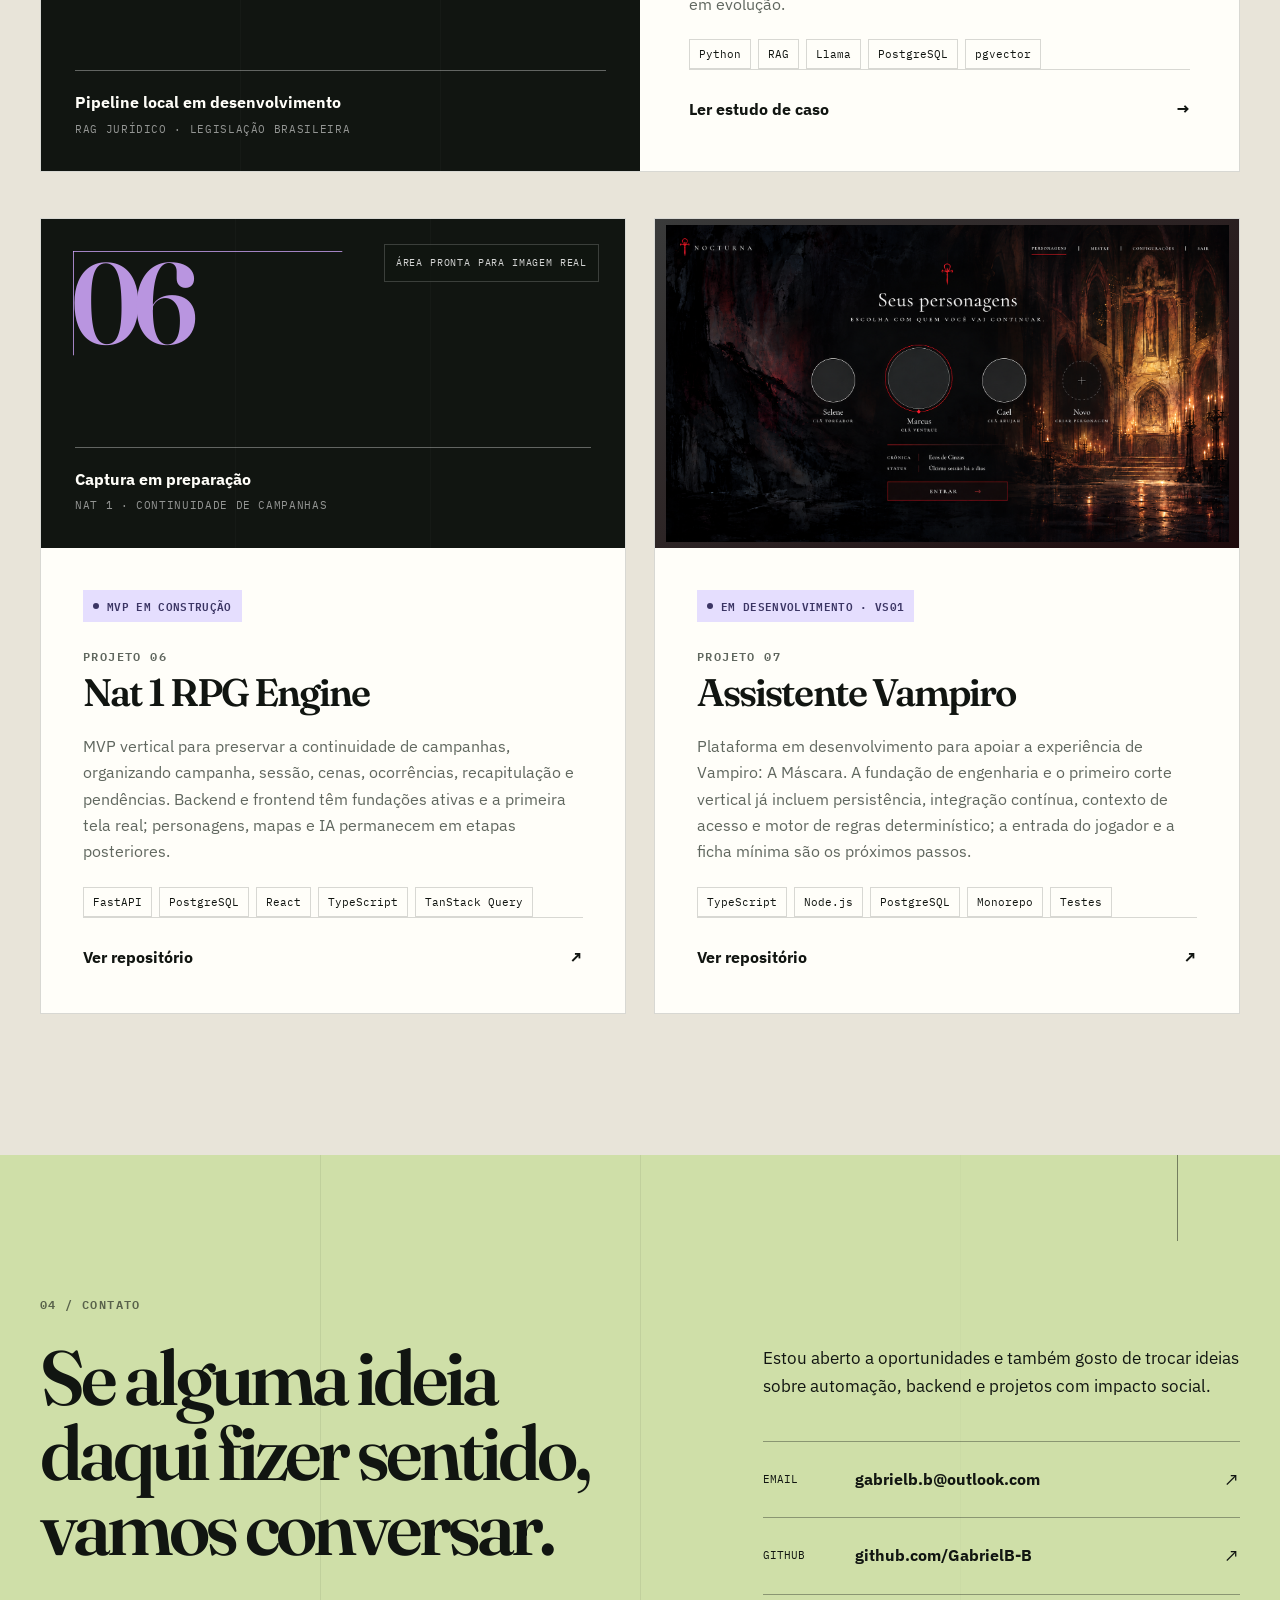
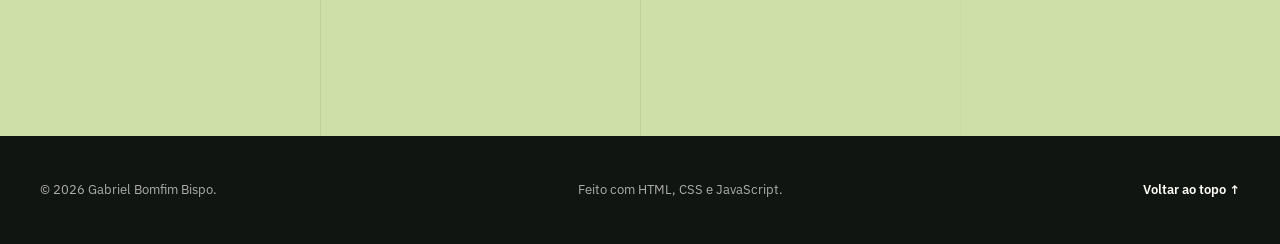
==== commit 9e80f233: "refactor: refine portfolio editorial content and project geometry" ====
--- a/index.html
+++ b/index.html
@@ -61,9 +61,9 @@
             <div class="container hero-layout">
                 <div class="hero-copy" data-reveal>
                     <p class="eyebrow"><span>Python · automação · backend</span></p>
-                    <h1 id="hero-title">Menos trabalho manual. <em>Mais controle.</em></h1>
+                    <h1 id="hero-title"><span>Conheci o problema de perto.</span> <em>Depois, veio o código.</em></h1>
                     <p class="hero-lead">
-                        Trabalho no setor financeiro da PGE de Sergipe e estou em transição para desenvolvimento. Foi dentro da rotina que conheço que comecei a criar sistemas: menos repetição, mais clareza e controle sobre o trabalho.
+                        Trabalho na área financeira da Procuradoria-Geral do Estado de Sergipe (PGE/SE). Foi acompanhando de perto processos, conferências e rotinas administrativas que percebi oportunidades de fazer as coisas de outra maneira. Encontrei na programação um caminho para organizar informações, automatizar tarefas e desenvolver ferramentas que respondem a necessidades concretas.
                     </p>
 
                     <div class="hero-actions" role="group" aria-label="Ações principais">
@@ -85,11 +85,11 @@
                         </div>
                         <div>
                             <dt>Atuação</dt>
-                            <dd>PGE de Sergipe</dd>
+                            <dd>Área financeira · PGE/SE</dd>
                         </div>
                         <div>
-                            <dt>Momento</dt>
-                            <dd>Transição de carreira</dd>
+                            <dt>Foco técnico</dt>
+                            <dd>Python · Backend · Automação</dd>
                         </div>
                     </dl>
                 </div>
@@ -103,7 +103,7 @@
                         </div>
                         <figcaption class="portrait-caption">
                             <span>Gabriel Bomfim Bispo</span>
-                            <small>Desenvolvimento a partir de problemas reais</small>
+                            <small>Desenvolvimento de software com experiência em processos reais.</small>
                         </figcaption>
                     </figure>
                 </div>
@@ -114,21 +114,60 @@
             <div class="container section-layout">
                 <header class="section-heading" data-reveal>
                     <p class="section-index">01 / Sobre</p>
-                    <h2 id="about-title">Minha transição começou resolvendo problemas do meu próprio trabalho.</h2>
+                    <h2 id="about-title">Minha experiência com dados e processos também faz parte da minha trajetória na tecnologia.</h2>
                 </header>
 
                 <div class="about-content" data-reveal data-reveal-delay="1">
                     <p class="about-intro">
-                        Sou <strong>Gabriel Bomfim Bispo</strong>, casado, tenho 35 anos e sou formado em Análise e Desenvolvimento de Sistemas pela Universidade Tiradentes (UNIT).
+                        Sou <strong>Gabriel Bomfim Bispo</strong>, tenho 35 anos e sou graduado em Análise e Desenvolvimento de Sistemas pela Universidade Tiradentes (UNIT). Atualmente, trabalho na área financeira da Procuradoria-Geral do Estado de Sergipe (PGE/SE), onde minha experiência com processos administrativos e informações financeiras contribuiu para desenvolver uma visão prática sobre organização, análise e resolução de problemas.
                     </p>
-                    <div class="about-columns">
-                        <p>
-                            No setor financeiro da PGE de Sergipe, desenvolvi soluções para problemas que conhecia na prática. Entre elas estão um emissor de guias, mantido privado por fazer parte de um fluxo interno, e o SISCON, criado para reunir controles financeiros e operacionais de RPVs.
-                        </p>
-                        <p>
-                            Fora do trabalho, desenvolvo projetos ligados à minha realidade. O Cesta Digital nasceu na igreja que frequento para apoiar a doação de cestas básicas. Na transição de carreira, estudo na Mate Academy, avanço em C# e construo um RAG jurídico com IA local. Música, leitura e jogos completam meus interesses.
-                        </p>
-                    </div>
+
+                    <div class="about-story-grid">
+                        <article class="about-story-block">
+                            <span>01 / Formação e análise</span>
+                            <h3>Dados também moldaram minha forma de pensar.</h3>
+                            <p>Antes de concluir a graduação em tecnologia, cursei aproximadamente metade de Ciências Atuariais na Universidade Federal de Sergipe (UFS). Embora não tenha concluído o curso, esse período fortaleceu meu raciocínio lógico, a análise quantitativa e o interesse em compreender problemas a partir de dados.</p>
+                            <p>Na PGE/SE, participo de rotinas com informações financeiras, conferências e relatórios gerenciais, atividades que exigem atenção aos detalhes, interpretação de resultados e organização.</p>
+                        </article>
+
+                        <article class="about-story-block">
+                            <span>02 / Experiência e soluções</span>
+                            <h3>O desenvolvimento ganhou sentido quando encontrou problemas reais.</h3>
+                            <p>Controles distribuídos em planilhas, conferências recorrentes e procedimentos com muitas etapas me levaram a criar ferramentas para organizar essas atividades.</p>
+                            <p>Desse processo surgiram o SISCON, voltado ao controle operacional e financeiro de RPVs, e automações administrativas. Antes de escolher a tecnologia, procuro compreender o problema, suas regras e as necessidades de quem utilizará a solução.</p>
+                        </article>
+
+                        <article class="about-story-block">
+                            <span>03 / Colaboração</span>
+                            <h3>Clareza também é parte da solução.</h3>
+                            <p>Valorizo o trabalho em equipe, a comunicação clara e a troca de conhecimentos. A experiência profissional reforçou a importância de compreender diferentes perspectivas, organizar demandas e apresentar informações de maneira acessível.</p>
+                            <p>Gosto de investigar problemas, identificar possibilidades de melhoria, revisar decisões e aperfeiçoar continuamente aquilo que desenvolvo.</p>
+                        </article>
+
+                        <article class="about-story-block">
+                            <span>04 / Evolução e interesses</span>
+                            <h3>Aprendizado técnico conectado à minha realidade.</h3>
+                            <p>Atualmente, aprofundo meus conhecimentos em Python, desenvolvimento backend, aplicações web, C# e inteligência artificial aplicada.</p>
+                            <p>Também desenvolvo iniciativas ligadas à assistência social e ao universo dos jogos. Música, leitura e RPG fazem parte dos meus interesses pessoais.</p>
+                        </article>
+                    </div>
+
+                    <section class="education-panel" aria-labelledby="education-title">
+                        <header>
+                            <p class="education-kicker">Formação acadêmica</p>
+                            <h3 id="education-title">Uma trajetória apresentada com transparência.</h3>
+                        </header>
+                        <dl class="education-list">
+                            <div>
+                                <dt>Análise e Desenvolvimento de Sistemas</dt>
+                                <dd><strong>Universidade Tiradentes (UNIT)</strong><span>Graduação concluída.</span></dd>
+                            </div>
+                            <div>
+                                <dt>Ciências Atuariais</dt>
+                                <dd><strong>Universidade Federal de Sergipe (UFS)</strong><span>Graduação não concluída · aproximadamente metade do curso realizado.</span></dd>
+                            </div>
+                        </dl>
+                    </section>
 
                     <ol class="process-strip" aria-label="Forma de trabalho">
                         <li><span>01</span> Vivência do problema</li>
@@ -145,17 +184,28 @@
                 <header class="section-heading section-heading-row" data-reveal>
                     <div>
                         <p class="section-index">02 / Competências</p>
-                        <h2 id="skills-title">As ferramentas que uso para construir.</h2>
-                    </div>
-                    <p class="section-aside">Python é hoje minha principal ferramenta. C# e IA aplicada fazem parte dos estudos atuais.</p>
+                        <h2 id="skills-title">Competências para analisar, construir e colaborar.</h2>
+                    </div>
+                    <p class="section-aside">Experiência prática e aprendizado contínuo aparecem separados, sem escalas artificiais de proficiência.</p>
                 </header>
+
+                <div class="skills-group-heading" data-reveal>
+                    <div>
+                        <p>Base técnica</p>
+                        <h3>Ferramentas ligadas aos projetos que desenvolvo.</h3>
+                    </div>
+                    <div class="skill-legend" aria-label="Legenda de experiência">
+                        <span><i></i> uso prático</span>
+                        <span><i></i> em estudo ou evolução</span>
+                    </div>
+                </div>
 
                 <div class="skill-grid">
                     <article class="skill-card" data-reveal>
                         <span class="skill-number">01</span>
                         <h3>Linguagens</h3>
                         <ul>
-                            <li><strong>Python</strong><span>principal</span></li>
+                            <li><strong>Python</strong><span>uso prático</span></li>
                             <li>JavaScript</li>
                             <li>TypeScript</li>
                             <li>C# <span>em estudo</span></li>
@@ -189,7 +239,7 @@
                             <li>PostgreSQL &amp; MySQL</li>
                             <li>PyMuPDF &amp; pandas</li>
                             <li>Excel &amp; documentos</li>
-                            <li>RAG &amp; busca vetorial</li>
+                            <li>RAG &amp; busca vetorial <span>em evolução</span></li>
                         </ul>
                     </article>
                     <article class="skill-card" data-reveal data-reveal-delay="1">
@@ -203,6 +253,35 @@
                         </ul>
                     </article>
                 </div>
+
+                <section class="professional-skills" aria-labelledby="professional-skills-title">
+                    <header class="professional-skills-heading" data-reveal>
+                        <p>Competências profissionais</p>
+                        <h3 id="professional-skills-title">Como trabalho com problemas, informações e pessoas.</h3>
+                    </header>
+                    <div class="soft-skill-grid">
+                        <article data-reveal>
+                            <span>01</span>
+                            <h4>Pensamento analítico</h4>
+                            <p>Interpretação de dados, identificação de inconsistências e avaliação de alternativas para resolver problemas.</p>
+                        </article>
+                        <article data-reveal data-reveal-delay="1">
+                            <span>02</span>
+                            <h4>Trabalho em equipe</h4>
+                            <p>Colaboração, comunicação e disposição para compreender diferentes perspectivas e demandas.</p>
+                        </article>
+                        <article data-reveal data-reveal-delay="2">
+                            <span>03</span>
+                            <h4>Resolução de problemas</h4>
+                            <p>Compreensão de processos, identificação de melhorias e construção de soluções para necessidades concretas.</p>
+                        </article>
+                        <article data-reveal>
+                            <span>04</span>
+                            <h4>Comunicação e organização</h4>
+                            <p>Elaboração de relatórios gerenciais, organização de informações e apresentação clara de resultados.</p>
+                        </article>
+                    </div>
+                </section>
             </div>
         </section>
 
@@ -217,7 +296,7 @@
                 </header>
 
                 <div class="project-list">
-                    <article class="project-card" style="--project-accent: #e7c873" data-reveal>
+                    <article class="project-card project-card-placeholder" style="--project-accent: #e7c873" data-reveal>
                         <div class="project-media" role="img" aria-label="Espaço preparado para documentação do Emissor de Guias PGE">
                             <div class="media-grid" aria-hidden="true"></div>
                             <div class="media-code" aria-hidden="true">01</div>
@@ -235,7 +314,7 @@
                             <p class="project-number">Projeto 01</p>
                             <h3>Emissor de Guias PGE</h3>
                             <p class="project-description">
-                                Automação criada no setor financeiro da PGE de Sergipe para reduzir o trabalho repetitivo na emissão de guias. Lê planilhas, valida dados, conduz o fluxo no navegador, baixa os PDFs e gera um relatório de execução. O código e os dados permanecem privados.
+                                Automação privada criada a partir de uma rotina de emissão de guias. Lê lotes em ODS ou Excel, valida os dados, conduz as etapas no navegador com confirmação humana quando necessária, organiza os PDFs e registra sucessos e falhas para permitir uma retomada segura.
                             </p>
                             <ul class="project-tags" aria-label="Tecnologias">
                                 <li>Python</li>
@@ -263,7 +342,7 @@
                             <p class="project-number">Projeto 02</p>
                             <h3>SISCON Controle de RPVs</h3>
                             <p class="project-description">
-                                Criei o SISCON para reunir em um só lugar o controle financeiro e operacional de RPVs. A versão pública mostra a estrutura, as regras e os testes, mas não leva dados nem documentos reais.
+                                Aplicação Flask criada para substituir controles dispersos e conferências manuais. Reúne RPVs, dativos, cotas e REINF; a versão pública demonstra regras financeiras, auditoria, migrações e testes sem expor dados reais.
                             </p>
                             <ul class="project-tags" aria-label="Tecnologias">
                                 <li>Python</li>
@@ -291,7 +370,7 @@
                             <p class="project-number">Projeto 03</p>
                             <h3>Precatórios PDF to Excel</h3>
                             <p class="project-description">
-                                Esta ferramenta nasceu de uma rotina concreta: transformar relatórios PDF de precatórios em planilhas conferidas. Ela lê as posições do documento, aplica as regras necessárias e gera o Excel para revisão.
+                                Pipeline desktop que transforma relatórios de precatórios em planilhas revisáveis. Reconstrói tabelas pela geometria do PDF, agrupa registros por processo, aplica regras de pagamento, reconcilia totais e gera o Excel acompanhado de um relatório técnico.
                             </p>
                             <ul class="project-tags" aria-label="Tecnologias">
                                 <li>Python</li>
@@ -319,7 +398,7 @@
                             <p class="project-number">Projeto 04</p>
                             <h3>Cesta Digital</h3>
                             <p class="project-description">
-                                Desenvolvo o Cesta Digital para uma iniciativa da igreja que frequento. O sistema organiza o cadastro das famílias, o estoque, a montagem e a entrega das cestas básicas. Está em homologação antes do uso com dados reais.
+                                MVP web para organizar famílias, avaliação social, estoque por lote e entregas com baixa automática. Reúne controle de acesso, auditoria e testes; permanece em homologação antes do uso ampliado com dados reais.
                             </p>
                             <ul class="project-tags" aria-label="Tecnologias">
                                 <li>FastAPI</li>
@@ -334,7 +413,7 @@
                         </div>
                     </article>
 
-                    <article class="project-card" style="--project-accent: #70d6c7" data-reveal>
+                    <article class="project-card project-card-placeholder" style="--project-accent: #70d6c7" data-reveal>
                         <div class="project-media" role="img" aria-label="Espaço preparado para documentação do RAG Jurídico Local">
                             <div class="media-grid" aria-hidden="true"></div>
                             <div class="media-code" aria-hidden="true">05</div>
@@ -352,7 +431,7 @@
                             <p class="project-number">Projeto 05</p>
                             <h3>RAG Jurídico Local</h3>
                             <p class="project-description">
-                                Estou desenvolvendo um pipeline RAG para legislação brasileira. A base coleta textos em fontes oficiais, normaliza o conteúdo, cria divisões por estrutura jurídica e prepara embeddings e busca vetorial com PostgreSQL e pgvector. A geração de respostas com Llama local está em desenvolvimento.
+                                Pipeline em desenvolvimento para coletar normas em fontes oficiais, preservar metadados e dividir o conteúdo pela estrutura jurídica. A busca semântica local com PostgreSQL e pgvector já tem base; geração com Llama, citações e validação contra as fontes seguem em evolução.
                             </p>
                             <ul class="project-tags" aria-label="Tecnologias">
                                 <li>Python</li>
@@ -386,7 +465,7 @@
                             <p class="project-number">Projeto 06</p>
                             <h3>Nat 1 RPG Engine</h3>
                             <p class="project-description">
-                                Comecei o Nat 1 para ajudar grupos de RPG a manter campanhas, personagens e sessões organizados. O projeto já tem autenticação, backend e a primeira tela de campanhas; o restante está sendo construído por etapas.
+                                MVP vertical para preservar a continuidade de campanhas, organizando campanha, sessão, cenas, ocorrências, recapitulação e pendências. Backend e frontend têm fundações ativas e a primeira tela real; personagens, mapas e IA permanecem em etapas posteriores.
                             </p>
                             <ul class="project-tags" aria-label="Tecnologias">
                                 <li>FastAPI</li>
@@ -414,7 +493,7 @@
                             <p class="project-number">Projeto 07</p>
                             <h3>Assistente Vampiro</h3>
                             <p class="project-description">
-                                É um projeto pessoal para aprender e jogar Vampiro: A Máscara com menos atrito. A base técnica — persistência, testes, integração contínua e motor de regras — já existe; personagens e mesas são os próximos passos.
+                                Plataforma em desenvolvimento para apoiar a experiência de Vampiro: A Máscara. A fundação de engenharia e o primeiro corte vertical já incluem persistência, integração contínua, contexto de acesso e motor de regras determinístico; a entrada do jogador e a ficha mínima são os próximos passos.
                             </p>
                             <ul class="project-tags" aria-label="Tecnologias">
                                 <li>TypeScript</li>
--- a/style.css
+++ b/style.css
@@ -311,13 +311,18 @@
 }
 
 .hero h1 {
-    max-width: 9.6ch;
+    max-width: 11.4ch;
     margin-top: 24px;
     font-family: var(--font-display);
-    font-size: clamp(4rem, 6.9vw, 6.9rem);
+    font-size: clamp(3.8rem, 6.1vw, 6.15rem);
     font-weight: 600;
     letter-spacing: -0.06em;
-    line-height: 0.9;
+    line-height: 0.92;
+}
+
+.hero h1 > span,
+.hero h1 em {
+    display: block;
 }
 
 .hero h1 em {
@@ -597,12 +602,99 @@
     text-underline-offset: 5px;
 }
 
-.about-columns {
-    display: grid;
-    margin-top: 42px;
+.about-story-grid {
+    display: grid;
+    margin-top: 48px;
+    overflow: hidden;
+    border: 1px solid var(--line);
+    grid-template-columns: 1fr 1fr;
+    gap: 1px;
+    background: var(--line);
+}
+
+.about-story-block {
+    padding: clamp(28px, 3.5vw, 42px);
+    background: var(--paper);
+}
+
+.about-story-block > span,
+.education-kicker,
+.skills-group-heading > div > p,
+.professional-skills-heading > p {
+    color: var(--signal-dark);
+    font-family: var(--font-mono);
+    font-size: 0.67rem;
+    font-weight: 600;
+    letter-spacing: 0.08em;
+    text-transform: uppercase;
+}
+
+.about-story-block h3 {
+    margin-top: 17px;
+    font-family: var(--font-display);
+    font-size: clamp(1.75rem, 2.35vw, 2.25rem);
+    font-weight: 600;
+    letter-spacing: -0.035em;
+    line-height: 1.05;
+}
+
+.about-story-block p {
+    margin-top: 22px;
     color: var(--muted);
-    grid-template-columns: 1fr 1fr;
-    gap: 34px;
+    font-size: 0.94rem;
+    line-height: 1.7;
+}
+
+.about-story-block p + p {
+    margin-top: 14px;
+}
+
+.education-panel {
+    display: grid;
+    margin-top: 34px;
+    padding: clamp(28px, 4vw, 44px);
+    color: var(--white);
+    background: var(--ink-soft);
+    grid-template-columns: minmax(190px, 0.72fr) minmax(0, 1.28fr);
+    gap: clamp(28px, 4vw, 52px);
+}
+
+.education-panel header h3 {
+    margin-top: 13px;
+    font-family: var(--font-display);
+    font-size: clamp(1.7rem, 2.3vw, 2.2rem);
+    font-weight: 600;
+    letter-spacing: -0.035em;
+    line-height: 1.08;
+}
+
+.education-list {
+    display: grid;
+    border-top: 1px solid var(--line-light);
+}
+
+.education-list > div {
+    display: grid;
+    padding: 18px 0;
+    border-bottom: 1px solid var(--line-light);
+    gap: 7px;
+}
+
+.education-list dt {
+    font-weight: 700;
+    line-height: 1.35;
+}
+
+.education-list dd {
+    display: grid;
+    color: rgba(255, 255, 255, 0.62);
+    font-size: 0.86rem;
+    gap: 2px;
+}
+
+.education-list dd strong {
+    color: rgba(255, 255, 255, 0.88);
+    font-weight: 500;
 }
 
 .process-strip {
@@ -652,6 +744,53 @@
 .skills .section-index,
 .skills .section-aside {
     color: rgba(255, 255, 255, 0.58);
+}
+
+.skills-group-heading {
+    display: flex;
+    margin-bottom: 24px;
+    gap: 32px;
+    align-items: end;
+    justify-content: space-between;
+}
+
+.skills-group-heading h3,
+.professional-skills-heading h3 {
+    max-width: 620px;
+    margin-top: 10px;
+    font-family: var(--font-display);
+    font-size: clamp(1.8rem, 2.6vw, 2.5rem);
+    font-weight: 600;
+    letter-spacing: -0.035em;
+    line-height: 1.08;
+}
+
+.skill-legend {
+    display: flex;
+    padding-bottom: 5px;
+    gap: 18px;
+    color: rgba(255, 255, 255, 0.58);
+    font-family: var(--font-mono);
+    font-size: 0.65rem;
+    flex-wrap: wrap;
+}
+
+.skill-legend span {
+    display: inline-flex;
+    gap: 7px;
+    align-items: center;
+}
+
+.skill-legend i {
+    width: 7px;
+    height: 7px;
+    background: var(--signal);
+    border-radius: 50%;
+}
+
+.skill-legend span:last-child i {
+    background: transparent;
+    border: 1px solid rgba(255, 255, 255, 0.52);
 }
 
 .skill-grid {
@@ -734,6 +873,57 @@
     text-transform: uppercase;
 }
 
+.professional-skills {
+    margin-top: clamp(62px, 8vw, 96px);
+    padding-top: clamp(42px, 6vw, 70px);
+    border-top: 1px solid var(--line-light);
+}
+
+.professional-skills-heading {
+    display: grid;
+    max-width: 760px;
+    margin-bottom: 32px;
+}
+
+.soft-skill-grid {
+    display: grid;
+    border-top: 1px solid var(--line-light);
+    border-bottom: 1px solid var(--line-light);
+    grid-template-columns: repeat(4, minmax(0, 1fr));
+}
+
+.soft-skill-grid article {
+    min-width: 0;
+    padding: 28px 24px 30px;
+    border-right: 1px solid var(--line-light);
+}
+
+.soft-skill-grid article:last-child {
+    border-right: 0;
+}
+
+.soft-skill-grid span {
+    color: var(--signal);
+    font-family: var(--font-mono);
+    font-size: 0.67rem;
+}
+
+.soft-skill-grid h4 {
+    min-height: 56px;
+    margin: 20px 0 14px;
+    font-family: var(--font-display);
+    font-size: clamp(1.35rem, 1.75vw, 1.7rem);
+    font-weight: 600;
+    letter-spacing: -0.025em;
+    line-height: 1.08;
+}
+
+.soft-skill-grid p {
+    color: rgba(255, 255, 255, 0.62);
+    font-size: 0.87rem;
+    line-height: 1.62;
+}
+
 .projects {
     overflow: hidden;
     background: var(--paper-deep);
@@ -756,7 +946,7 @@
     overflow: hidden;
     background: var(--white);
     border: 1px solid var(--line);
-    grid-template-columns: minmax(0, 1.08fr) minmax(380px, 0.92fr);
+    grid-template-columns: minmax(0, 1fr) minmax(0, 1fr);
     transition: box-shadow 320ms ease, transform 320ms var(--ease);
 }
 
@@ -771,19 +961,19 @@
 }
 
 .project-card-media-wide {
-    grid-template-columns: minmax(390px, 0.78fr) minmax(0, 1.22fr);
+    grid-template-columns: minmax(390px, 0.72fr) minmax(0, 1.28fr);
 }
 
 .project-card-media-square {
-    grid-template-columns: minmax(0, 0.8fr) minmax(380px, 1.2fr);
+    grid-template-columns: minmax(0, 0.9fr) minmax(390px, 1.1fr);
 }
 
 .project-card-media-landscape {
-    grid-template-columns: minmax(390px, 0.9fr) minmax(0, 1.1fr);
+    grid-template-columns: minmax(390px, 1fr) minmax(0, 1fr);
 }
 
 .project-card-media-wide .project-body {
-    padding: clamp(36px, 3.6vw, 50px);
+    padding: clamp(28px, 3vw, 42px);
 }
 
 .project-card-media-wide .project-body h3 {
@@ -792,7 +982,7 @@
 
 .project-card-media-panorama .project-body {
     min-height: 0;
-    padding-block: 20px;
+    padding-block: 18px;
 }
 
 .project-card-media-panorama .project-number {
@@ -800,13 +990,13 @@
 }
 
 .project-card-media-panorama .project-body h3 {
-    font-size: clamp(2.25rem, 2.9vw, 3rem);
+    font-size: clamp(2.15rem, 2.55vw, 2.55rem);
 }
 
 .project-card-media-panorama .project-description {
-    margin-top: 12px;
-    font-size: 0.95rem;
-    line-height: 1.45;
+    margin-top: 11px;
+    font-size: 0.89rem;
+    line-height: 1.43;
 }
 
 .project-card-media-panorama .project-tags {
@@ -814,18 +1004,45 @@
 }
 
 .project-card-media-panorama .project-link {
-    margin-top: 14px;
-    padding-top: 14px;
+    margin-top: 12px;
+    padding-top: 13px;
 }
 
 .project-card-media-panorama .project-media-image {
     min-height: 0;
-    --media-inset: 10px;
+    --media-inset: 6px;
+}
+
+.project-card-media-landscape .project-body {
+    padding: clamp(24px, 2.8vw, 38px);
+}
+
+.project-card-media-landscape .project-number {
+    margin-top: 18px;
+}
+
+.project-card-media-landscape .project-body h3 {
+    font-size: clamp(2.2rem, 3vw, 3rem);
+}
+
+.project-card-media-landscape .project-description {
+    margin-top: 15px;
+    font-size: 0.93rem;
+    line-height: 1.52;
+}
+
+.project-card-media-landscape .project-tags {
+    margin-top: 16px;
+}
+
+.project-card-media-landscape .project-link {
+    margin-top: 18px;
+    padding-top: 17px;
 }
 
 .project-media {
     position: relative;
-    min-height: 500px;
+    min-height: 0;
     overflow: hidden;
     color: var(--white);
     background: var(--ink);
@@ -833,10 +1050,11 @@
 }
 
 .project-media-image {
-    --media-inset: clamp(10px, 1vw, 16px);
+    --media-inset: clamp(6px, 0.65vw, 10px);
     box-sizing: border-box;
     width: 100%;
     padding: var(--media-inset);
+    aspect-ratio: var(--media-aspect);
     border: 0;
     appearance: none;
     background-color: var(--media-surface, var(--ink));
@@ -1024,8 +1242,8 @@
 
 .project-body {
     display: flex;
-    min-height: 500px;
-    padding: clamp(36px, 4.5vw, 62px);
+    min-height: 0;
+    padding: clamp(34px, 3.8vw, 50px);
     flex-direction: column;
 }
 
@@ -1063,7 +1281,7 @@
 }
 
 .project-number {
-    margin-top: 31px;
+    margin-top: 25px;
     color: var(--muted);
 }
 
@@ -1077,15 +1295,15 @@
 }
 
 .project-description {
-    margin-top: 25px;
+    margin-top: 21px;
     color: var(--muted);
     font-size: 1rem;
-    line-height: 1.72;
+    line-height: 1.65;
 }
 
 .project-tags {
     display: flex;
-    margin-top: 28px;
+    margin-top: 22px;
     gap: 7px;
     flex-wrap: wrap;
 }
@@ -1107,16 +1325,16 @@
 }
 
 .project-card-compact .project-media-image {
-    --media-inset: 10px;
+    --media-inset: 6px;
 }
 
 .project-card-compact .project-body {
-    min-height: 460px;
-    padding: clamp(32px, 4vw, 48px);
+    min-height: 0;
+    padding: clamp(30px, 3.4vw, 42px);
 }
 
 .project-card-compact .project-body h3 {
-    font-size: clamp(2.25rem, 3.4vw, 3.25rem);
+    font-size: clamp(2.2rem, 3vw, 2.9rem);
 }
 
 .project-link {
@@ -1388,11 +1606,99 @@
         grid-column: span 3;
     }
 
-    .project-card {
-        grid-template-columns: minmax(0, 1fr) minmax(360px, 0.9fr);
-    }
-
     .project-card-compact { grid-template-columns: 1fr; }
+}
+
+@media (max-width: 1080px) {
+    .section-layout,
+    .contact-layout {
+        grid-template-columns: 1fr;
+    }
+
+    .about-content {
+        padding-top: 0;
+    }
+
+    .project-card,
+    .project-card-media-wide,
+    .project-card-media-square,
+    .project-card-media-landscape {
+        grid-template-columns: 1fr;
+    }
+
+    .project-card-reverse .project-media {
+        order: initial;
+    }
+
+    .project-card-placeholder .project-media {
+        aspect-ratio: 16 / 6;
+    }
+}
+
+@media (min-width: 901px) and (max-width: 1080px) {
+    .project-card-media-square {
+        grid-template-columns: minmax(0, 0.9fr) minmax(0, 1.1fr);
+    }
+
+    .project-card-media-landscape {
+        grid-template-columns: minmax(0, 0.9fr) minmax(0, 1.1fr);
+    }
+
+    .project-card-media-landscape.project-card-reverse .project-media {
+        order: 2;
+    }
+
+    .project-card-media-landscape .project-body {
+        padding: 22px;
+    }
+
+    .project-card-media-landscape .project-number {
+        margin-top: 14px;
+    }
+
+    .project-card-media-landscape .project-body h3 {
+        font-size: 2.15rem;
+    }
+
+    .project-card-media-landscape .project-description {
+        margin-top: 12px;
+        font-size: 0.88rem;
+        line-height: 1.45;
+    }
+
+    .project-card-media-landscape .project-tags {
+        margin-top: 12px;
+    }
+
+    .project-card-media-landscape .project-tags li {
+        padding: 4px 6px;
+        font-size: 0.65rem;
+    }
+
+    .project-card-media-landscape .project-link {
+        margin-top: 14px;
+        padding-top: 14px;
+    }
+
+    .project-card-media-square .project-body {
+        padding: 30px 34px;
+    }
+
+    .project-card-media-square .project-number {
+        margin-top: 20px;
+    }
+
+    .project-card-media-square .project-description {
+        margin-top: 18px;
+    }
+
+    .project-card-media-square .project-tags {
+        margin-top: 18px;
+    }
+
+    .project-card-media-square .project-link {
+        padding-top: 22px;
+    }
 }
 
 @media (max-width: 900px) {
@@ -1459,8 +1765,8 @@
     }
 
     .hero h1 {
-        max-width: 9.8ch;
-        font-size: clamp(4.4rem, 12vw, 7rem);
+        max-width: 11.4ch;
+        font-size: clamp(3.8rem, 10vw, 5.8rem);
     }
 
     .portrait-composition {
@@ -1468,13 +1774,6 @@
         justify-content: center;
     }
     .portrait-frame { width: min(42vw, 280px); }
-
-    .section-layout,
-    .contact-layout {
-        grid-template-columns: 1fr;
-    }
-
-    .about-content { padding-top: 0; }
 
     .section-heading-row {
         align-items: start;
@@ -1491,6 +1790,9 @@
     }
 
     .skill-card:last-child { grid-column: 1 / -1; }
+    .soft-skill-grid { grid-template-columns: 1fr 1fr; }
+    .soft-skill-grid article:nth-child(2) { border-right: 0; }
+    .soft-skill-grid article:nth-child(-n + 2) { border-bottom: 1px solid var(--line-light); }
     .project-card { grid-template-columns: 1fr; }
     .project-card-reverse .project-media { order: initial; }
 
@@ -1503,7 +1805,7 @@
         aspect-ratio: var(--media-aspect, 16 / 10);
     }
 
-    .project-body { min-height: 480px; }
+    .project-body { min-height: 0; }
     .project-secondary { grid-template-columns: 1fr; }
     .project-card-compact .project-body { min-height: 0; }
     .contact-panel { padding-top: 0; }
@@ -1520,7 +1822,10 @@
         gap: 52px;
     }
 
-    .hero h1 { font-size: clamp(3.6rem, 18vw, 5.1rem); }
+    .hero h1 {
+        max-width: 11.4ch;
+        font-size: clamp(3.15rem, 14vw, 4.35rem);
+    }
 
     .hero-lead {
         margin-top: 28px;
@@ -1570,9 +1875,16 @@
 
     .about-intro { font-size: 1.34rem; }
 
-    .about-columns {
+    .about-story-grid {
         grid-template-columns: 1fr;
-        gap: 18px;
+    }
+
+    .about-story-block { padding: 28px 24px; }
+
+    .education-panel {
+        padding: 28px 24px;
+        grid-template-columns: 1fr;
+        gap: 28px;
     }
 
     .process-strip { grid-template-columns: 1fr 1fr; }
@@ -1583,6 +1895,23 @@
     }
 
     .skill-grid { grid-template-columns: 1fr; }
+
+    .skills-group-heading {
+        align-items: flex-start;
+        flex-direction: column;
+    }
+
+    .soft-skill-grid { grid-template-columns: 1fr; }
+
+    .soft-skill-grid article,
+    .soft-skill-grid article:nth-child(2) {
+        border-right: 0;
+        border-bottom: 1px solid var(--line-light);
+    }
+
+    .soft-skill-grid article:last-child { border-bottom: 0; }
+
+    .soft-skill-grid h4 { min-height: 0; }
 
     .skill-card,
     .skill-card:nth-child(4),
@@ -1610,6 +1939,10 @@
     .project-card-media-panorama .project-media-image,
     .project-card-compact .project-media-image {
         --media-inset: 4px;
+    }
+
+    .project-card-placeholder .project-media {
+        aspect-ratio: 16 / 8;
     }
 
     .media-zoom-hint {
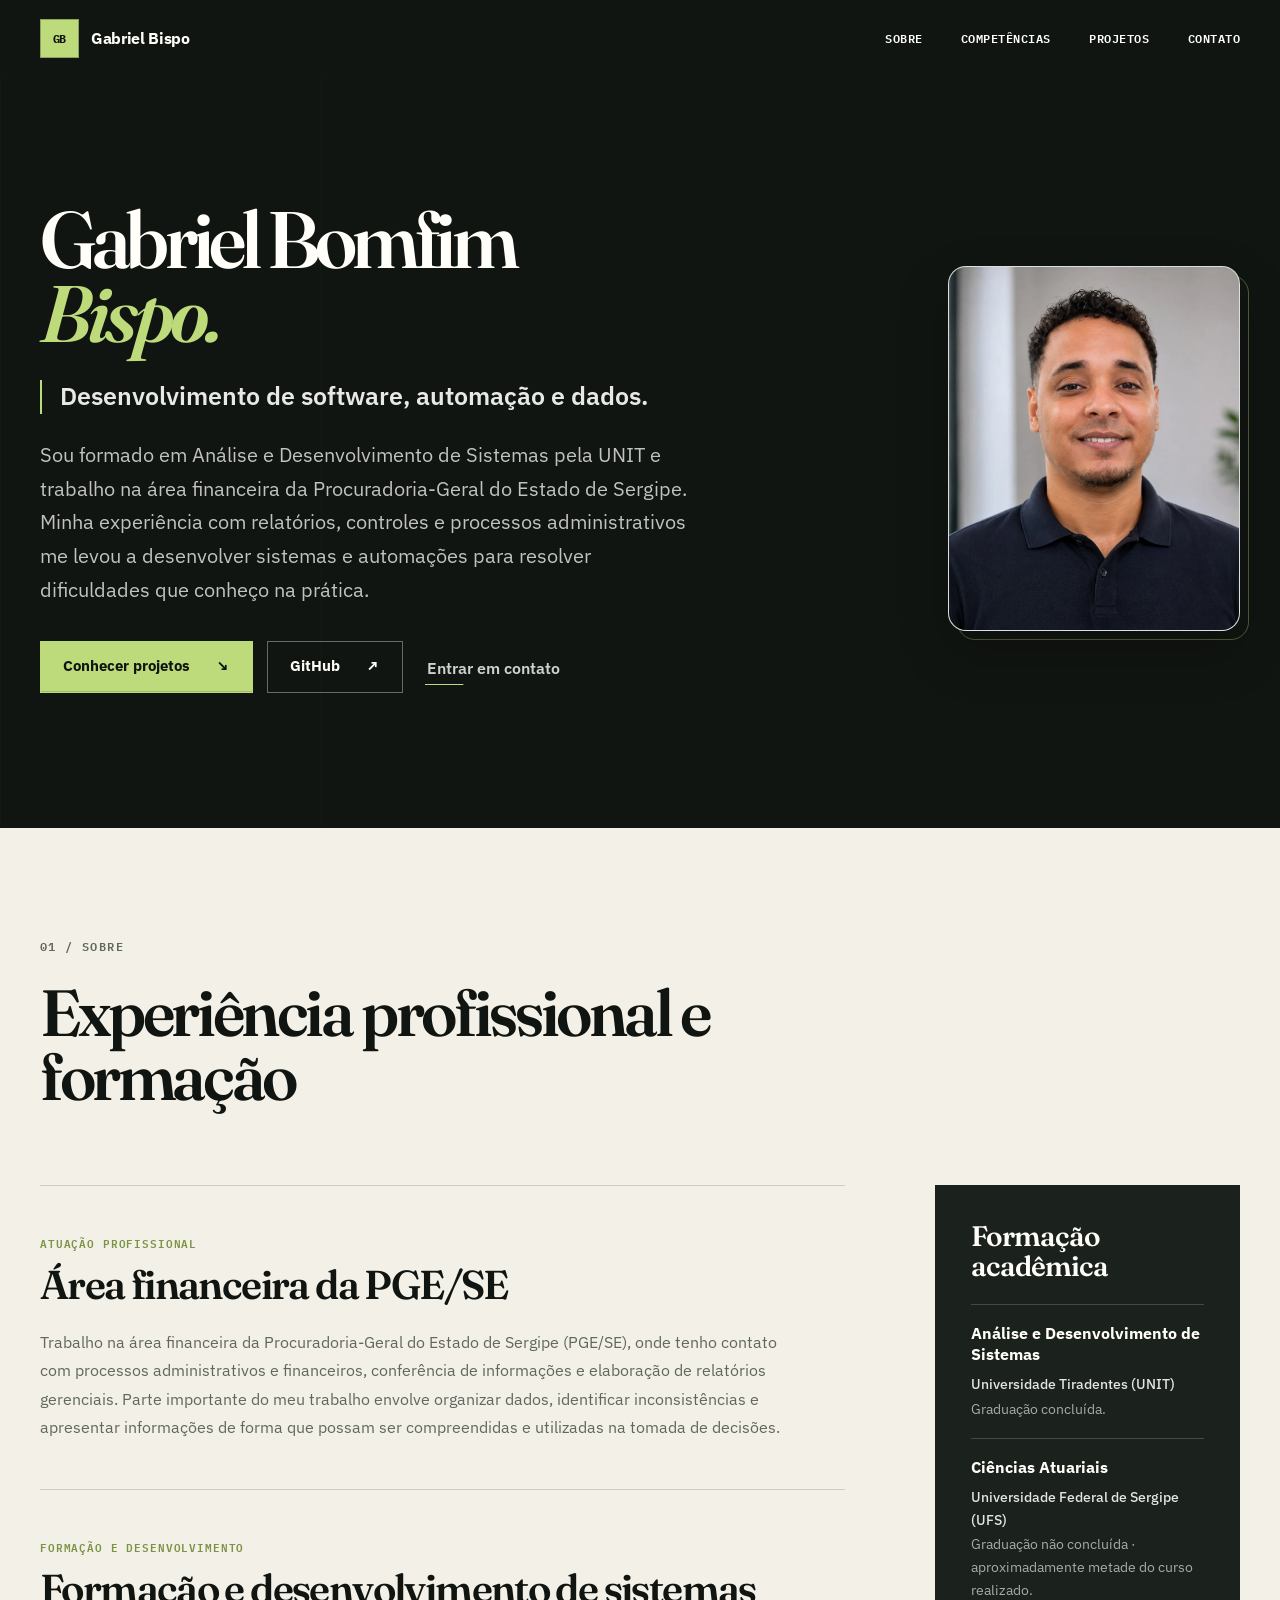
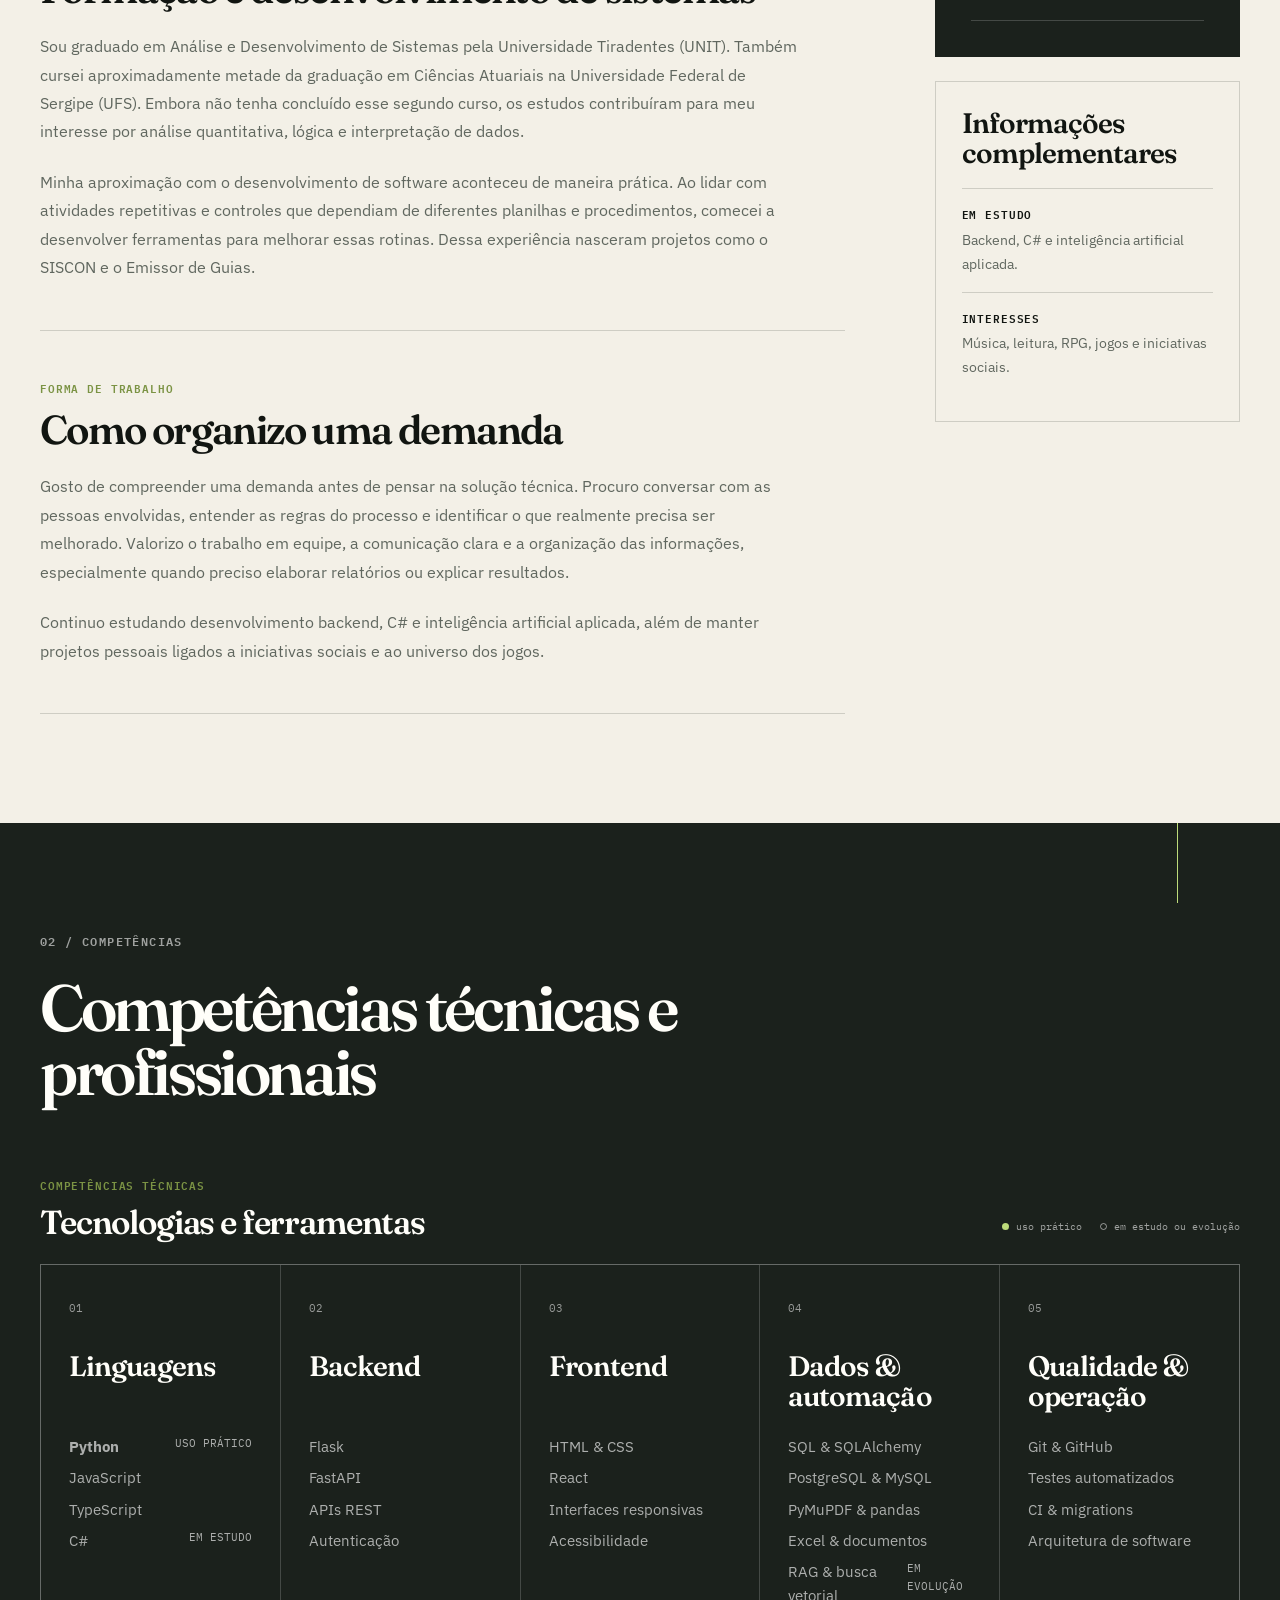
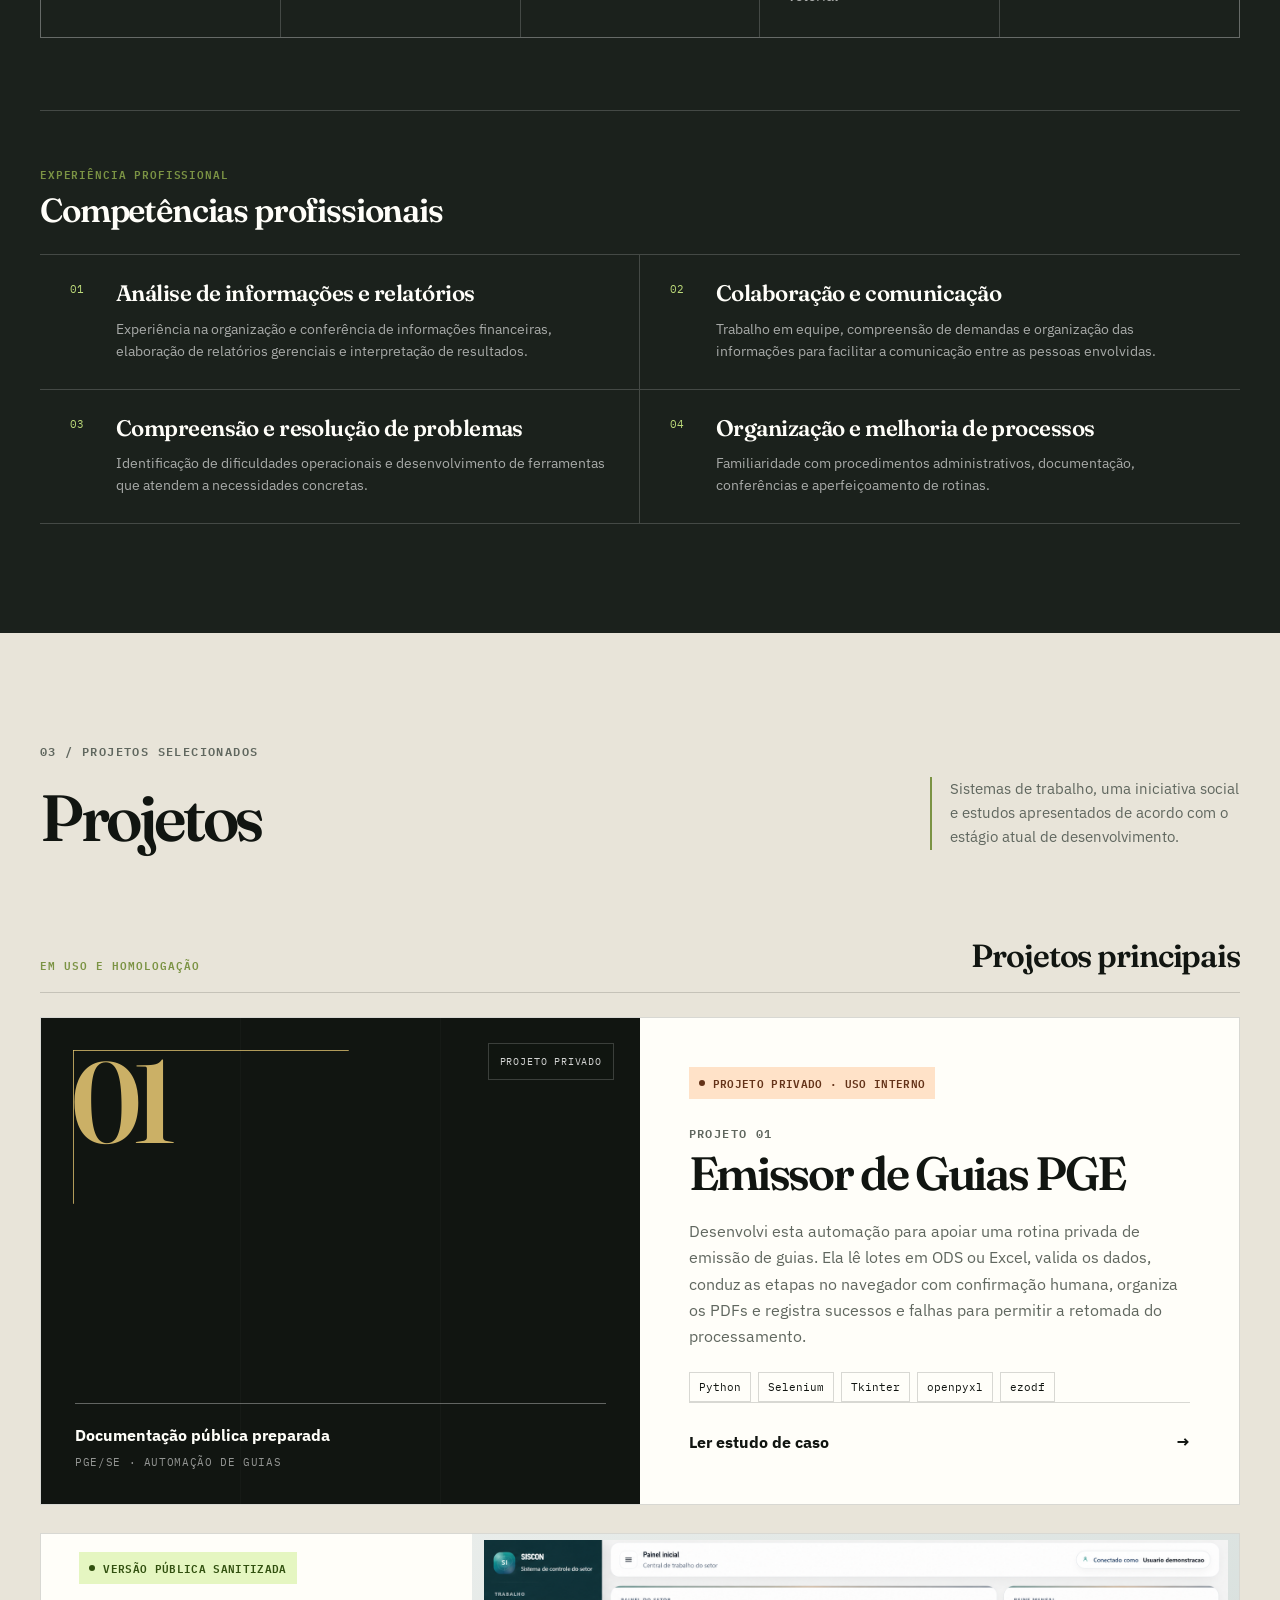
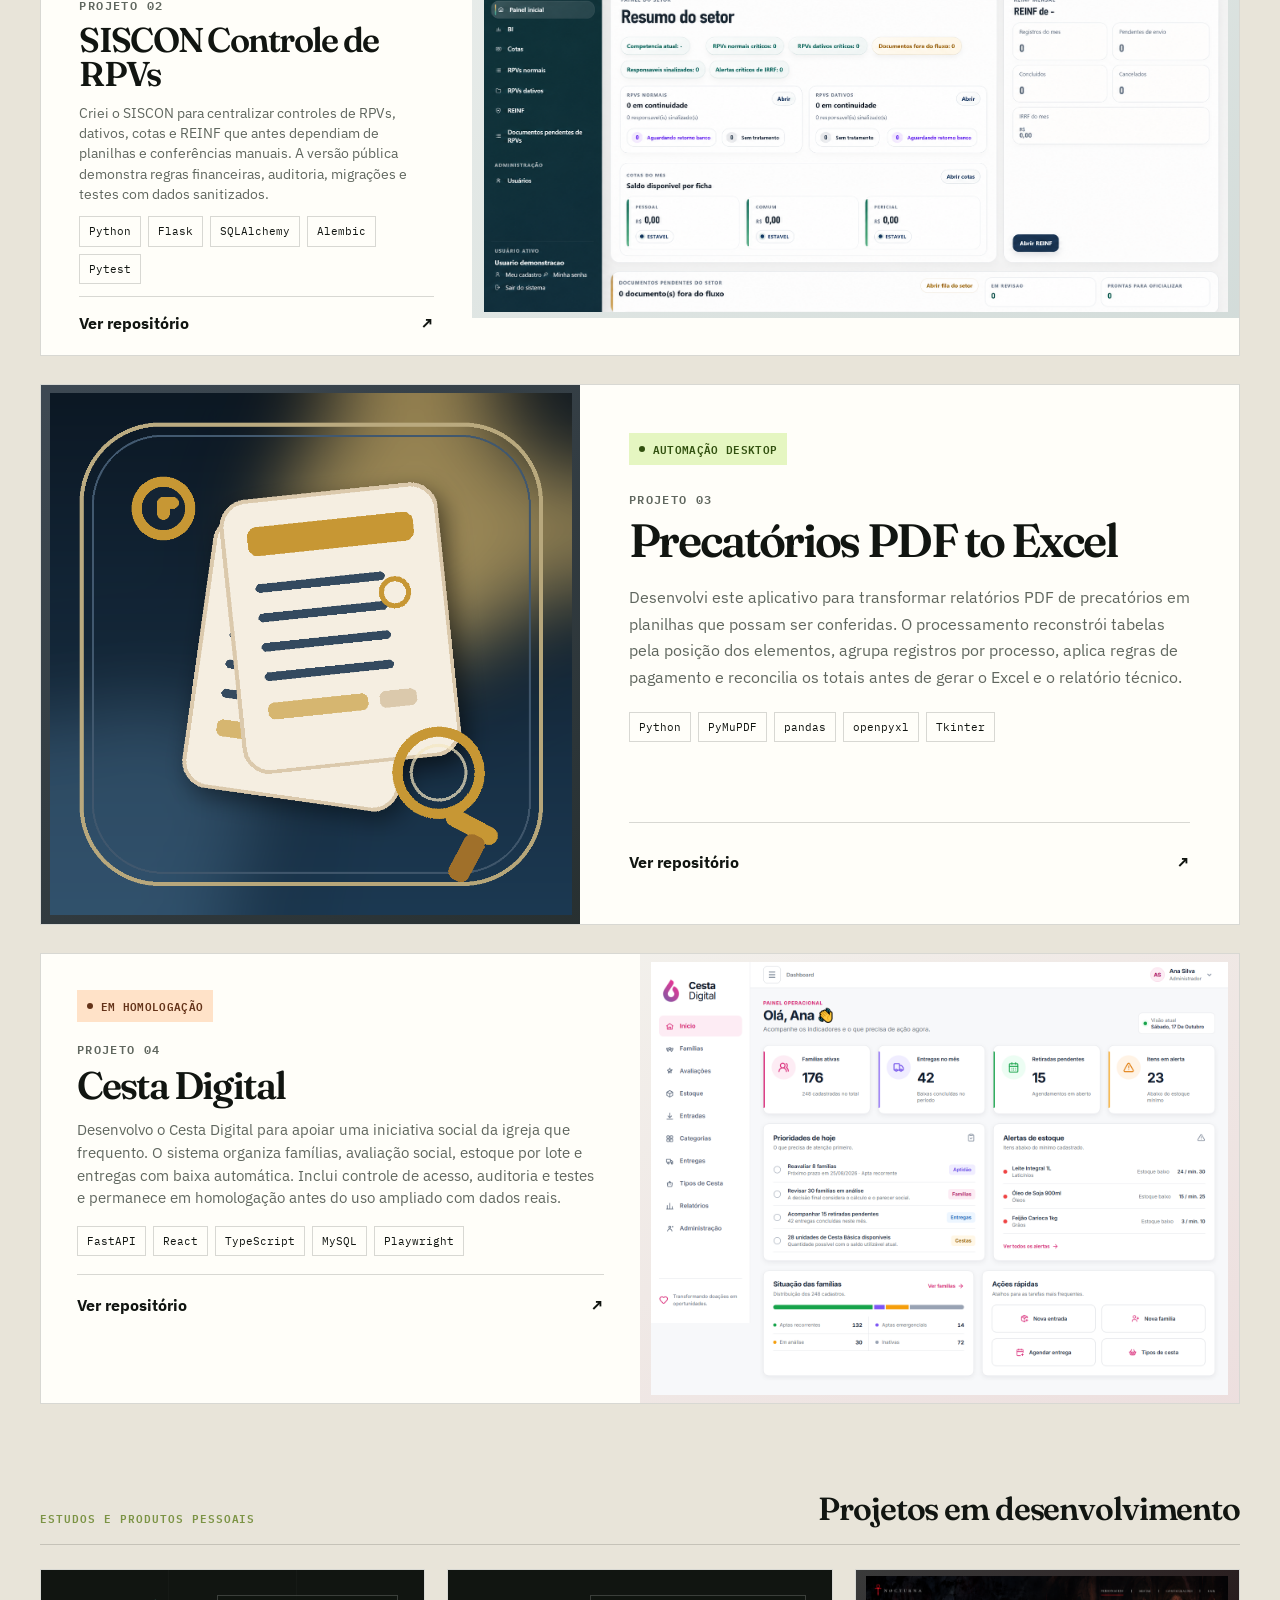
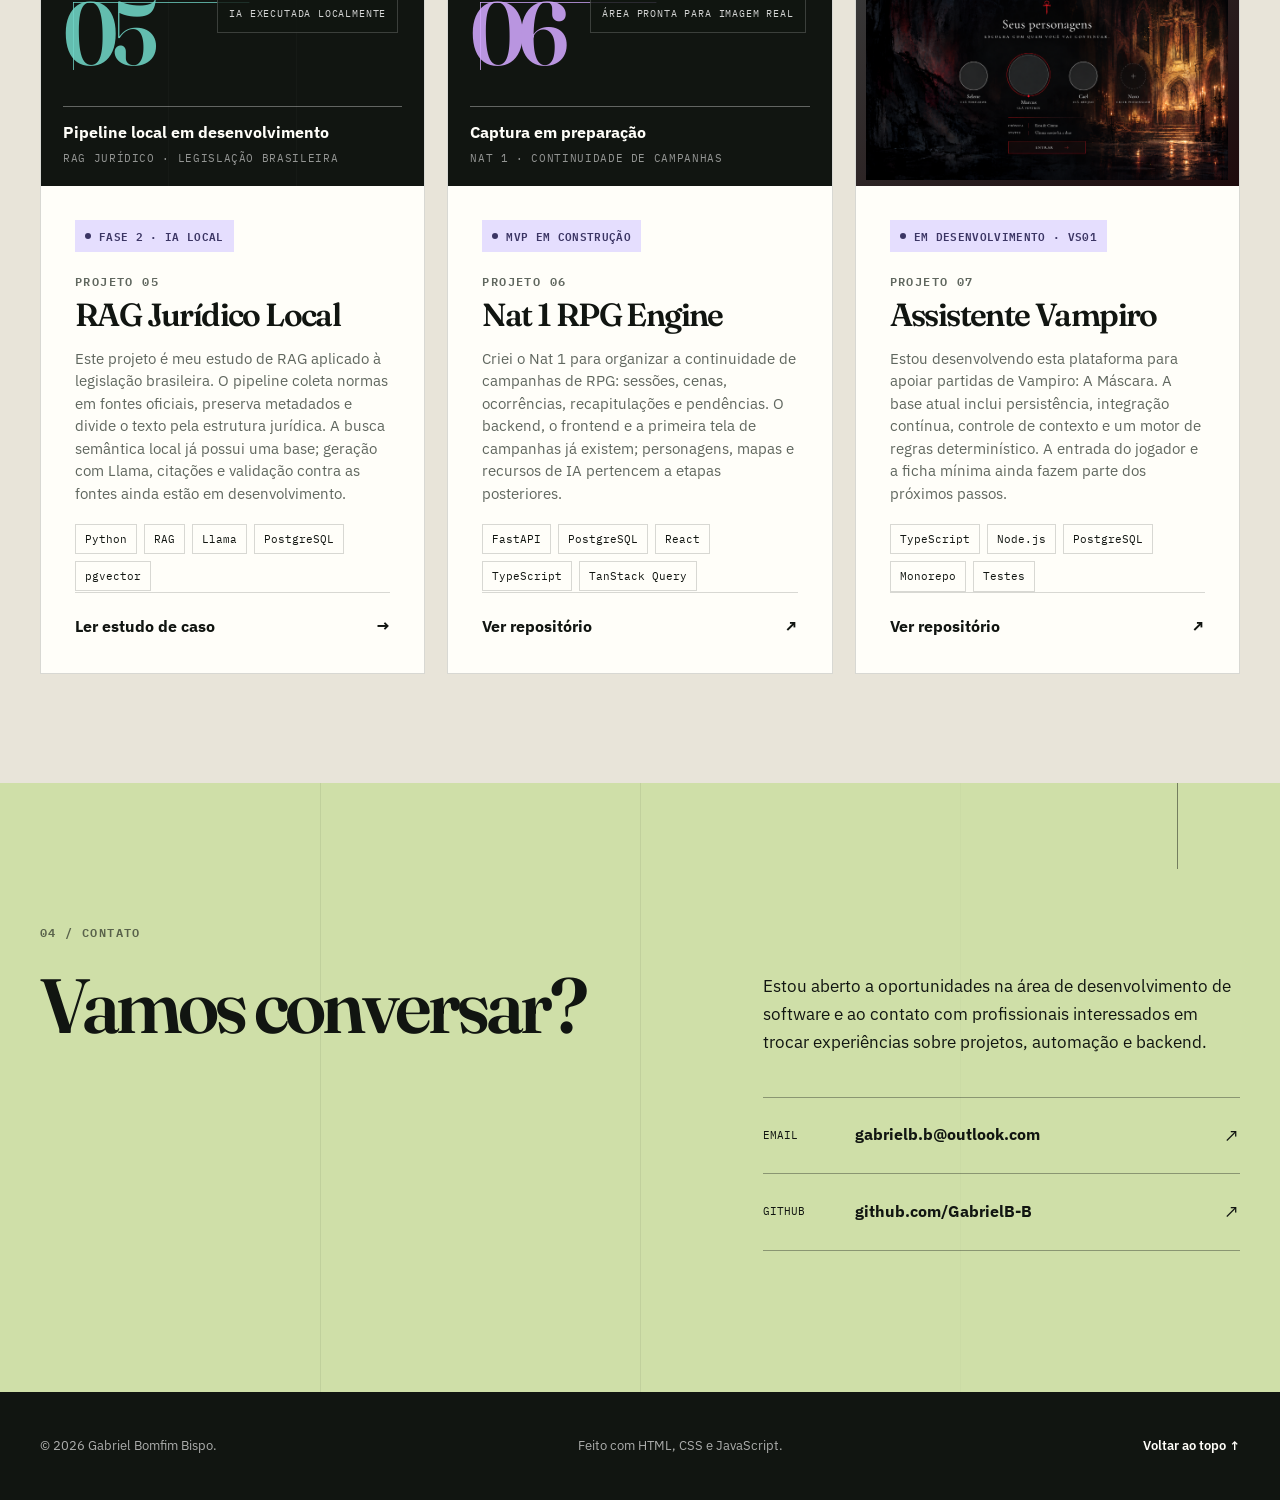
==== commit b11e1815: "refactor: refine portfolio editorial content and layout" ====
--- a/index.html
+++ b/index.html
@@ -5,20 +5,20 @@
     <meta name="viewport" content="width=device-width, initial-scale=1">
     <meta name="theme-color" content="#111713">
     <meta name="color-scheme" content="light dark">
-    <meta name="description" content="Portfólio de Gabriel Bomfim Bispo: projetos em Python, backend e automação nascidos da experiência com operações financeiras e processos reais.">
+    <meta name="description" content="Portfólio de Gabriel Bomfim Bispo, graduado em ADS e autor de projetos de software, automação, backend e processamento de dados.">
     <meta name="author" content="Gabriel Bomfim Bispo">
 
     <meta property="og:type" content="website">
     <meta property="og:locale" content="pt_BR">
     <meta property="og:title" content="Gabriel Bomfim Bispo | Desenvolvedor de software">
-    <meta property="og:description" content="Projetos em Python, backend e automação criados a partir de rotinas e interesses reais.">
+    <meta property="og:description" content="Projetos de software, automação e dados desenvolvidos por Gabriel Bomfim Bispo.">
     <meta property="og:url" content="https://gabrielb-b.github.io/meu-portfolio/">
     <meta property="og:image" content="https://gabrielb-b.github.io/meu-portfolio/imagens/retrato-profissional.webp">
     <meta property="og:image:alt" content="Retrato de Gabriel Bomfim Bispo">
 
     <meta name="twitter:card" content="summary_large_image">
     <meta name="twitter:title" content="Gabriel Bomfim Bispo | Desenvolvedor de software">
-    <meta name="twitter:description" content="Projetos em Python, backend e automação criados a partir de rotinas e interesses reais.">
+    <meta name="twitter:description" content="Projetos de software, automação e dados desenvolvidos por Gabriel Bomfim Bispo.">
     <meta name="twitter:image" content="https://gabrielb-b.github.io/meu-portfolio/imagens/retrato-profissional.webp">
 
     <title>Gabriel Bomfim Bispo | Desenvolvedor de software</title>
@@ -60,10 +60,10 @@
             <div class="hero-grid-pattern" aria-hidden="true"></div>
             <div class="container hero-layout">
                 <div class="hero-copy" data-reveal>
-                    <p class="eyebrow"><span>Python · automação · backend</span></p>
-                    <h1 id="hero-title"><span>Conheci o problema de perto.</span> <em>Depois, veio o código.</em></h1>
+                    <h1 id="hero-title"><span>Gabriel Bomfim</span> <em>Bispo.</em></h1>
+                    <p class="hero-specialty">Desenvolvimento de software, automação e dados.</p>
                     <p class="hero-lead">
-                        Trabalho na área financeira da Procuradoria-Geral do Estado de Sergipe (PGE/SE). Foi acompanhando de perto processos, conferências e rotinas administrativas que percebi oportunidades de fazer as coisas de outra maneira. Encontrei na programação um caminho para organizar informações, automatizar tarefas e desenvolver ferramentas que respondem a necessidades concretas.
+                        Sou formado em Análise e Desenvolvimento de Sistemas pela UNIT e trabalho na área financeira da Procuradoria-Geral do Estado de Sergipe. Minha experiência com relatórios, controles e processos administrativos me levou a desenvolver sistemas e automações para resolver dificuldades que conheço na prática.
                     </p>
 
                     <div class="hero-actions" role="group" aria-label="Ações principais">
@@ -77,21 +77,6 @@
                         </a>
                         <a class="text-link" href="mailto:gabrielb.b@outlook.com">Entrar em contato</a>
                     </div>
-
-                    <dl class="hero-facts">
-                        <div>
-                            <dt>Formação</dt>
-                            <dd>ADS · UNIT</dd>
-                        </div>
-                        <div>
-                            <dt>Atuação</dt>
-                            <dd>Área financeira · PGE/SE</dd>
-                        </div>
-                        <div>
-                            <dt>Foco técnico</dt>
-                            <dd>Python · Backend · Automação</dd>
-                        </div>
-                    </dl>
                 </div>
 
                 <div class="portrait-composition" data-reveal data-reveal-delay="1">
@@ -101,98 +86,79 @@
                                 <img src="imagens/retrato-profissional.webp" alt="Retrato profissional de Gabriel Bomfim Bispo em escritório" width="1254" height="1254" fetchpriority="high" decoding="async">
                             </div>
                         </div>
-                        <figcaption class="portrait-caption">
-                            <span>Gabriel Bomfim Bispo</span>
-                            <small>Desenvolvimento de software com experiência em processos reais.</small>
-                        </figcaption>
                     </figure>
                 </div>
             </div>
         </section>
 
         <section class="section about" id="sobre" aria-labelledby="about-title">
-            <div class="container section-layout">
-                <header class="section-heading" data-reveal>
+            <div class="container about-layout">
+                <header class="section-heading about-heading" data-reveal>
                     <p class="section-index">01 / Sobre</p>
-                    <h2 id="about-title">Minha experiência com dados e processos também faz parte da minha trajetória na tecnologia.</h2>
+                    <h2 id="about-title">Experiência profissional e formação</h2>
                 </header>
 
                 <div class="about-content" data-reveal data-reveal-delay="1">
-                    <p class="about-intro">
-                        Sou <strong>Gabriel Bomfim Bispo</strong>, tenho 35 anos e sou graduado em Análise e Desenvolvimento de Sistemas pela Universidade Tiradentes (UNIT). Atualmente, trabalho na área financeira da Procuradoria-Geral do Estado de Sergipe (PGE/SE), onde minha experiência com processos administrativos e informações financeiras contribuiu para desenvolver uma visão prática sobre organização, análise e resolução de problemas.
-                    </p>
-
-                    <div class="about-story-grid">
-                        <article class="about-story-block">
-                            <span>01 / Formação e análise</span>
-                            <h3>Dados também moldaram minha forma de pensar.</h3>
-                            <p>Antes de concluir a graduação em tecnologia, cursei aproximadamente metade de Ciências Atuariais na Universidade Federal de Sergipe (UFS). Embora não tenha concluído o curso, esse período fortaleceu meu raciocínio lógico, a análise quantitativa e o interesse em compreender problemas a partir de dados.</p>
-                            <p>Na PGE/SE, participo de rotinas com informações financeiras, conferências e relatórios gerenciais, atividades que exigem atenção aos detalhes, interpretação de resultados e organização.</p>
-                        </article>
-
-                        <article class="about-story-block">
-                            <span>02 / Experiência e soluções</span>
-                            <h3>O desenvolvimento ganhou sentido quando encontrou problemas reais.</h3>
-                            <p>Controles distribuídos em planilhas, conferências recorrentes e procedimentos com muitas etapas me levaram a criar ferramentas para organizar essas atividades.</p>
-                            <p>Desse processo surgiram o SISCON, voltado ao controle operacional e financeiro de RPVs, e automações administrativas. Antes de escolher a tecnologia, procuro compreender o problema, suas regras e as necessidades de quem utilizará a solução.</p>
-                        </article>
-
-                        <article class="about-story-block">
-                            <span>03 / Colaboração</span>
-                            <h3>Clareza também é parte da solução.</h3>
-                            <p>Valorizo o trabalho em equipe, a comunicação clara e a troca de conhecimentos. A experiência profissional reforçou a importância de compreender diferentes perspectivas, organizar demandas e apresentar informações de maneira acessível.</p>
-                            <p>Gosto de investigar problemas, identificar possibilidades de melhoria, revisar decisões e aperfeiçoar continuamente aquilo que desenvolvo.</p>
-                        </article>
-
-                        <article class="about-story-block">
-                            <span>04 / Evolução e interesses</span>
-                            <h3>Aprendizado técnico conectado à minha realidade.</h3>
-                            <p>Atualmente, aprofundo meus conhecimentos em Python, desenvolvimento backend, aplicações web, C# e inteligência artificial aplicada.</p>
-                            <p>Também desenvolvo iniciativas ligadas à assistência social e ao universo dos jogos. Música, leitura e RPG fazem parte dos meus interesses pessoais.</p>
-                        </article>
+                    <div class="about-narrative">
+                        <section class="about-section">
+                            <p class="about-section-label">Atuação profissional</p>
+                            <h3>Área financeira da PGE/SE</h3>
+                            <p class="about-intro">Trabalho na área financeira da Procuradoria-Geral do Estado de Sergipe (PGE/SE), onde tenho contato com processos administrativos e financeiros, conferência de informações e elaboração de relatórios gerenciais. Parte importante do meu trabalho envolve organizar dados, identificar inconsistências e apresentar informações de forma que possam ser compreendidas e utilizadas na tomada de decisões.</p>
+                        </section>
+
+                        <section class="about-section">
+                            <p class="about-section-label">Formação e desenvolvimento</p>
+                            <h3>Formação e desenvolvimento de sistemas</h3>
+                            <p>Sou graduado em Análise e Desenvolvimento de Sistemas pela Universidade Tiradentes (UNIT). Também cursei aproximadamente metade da graduação em Ciências Atuariais na Universidade Federal de Sergipe (UFS). Embora não tenha concluído esse segundo curso, os estudos contribuíram para meu interesse por análise quantitativa, lógica e interpretação de dados.</p>
+                            <p>Minha aproximação com o desenvolvimento de software aconteceu de maneira prática. Ao lidar com atividades repetitivas e controles que dependiam de diferentes planilhas e procedimentos, comecei a desenvolver ferramentas para melhorar essas rotinas. Dessa experiência nasceram projetos como o SISCON e o Emissor de Guias.</p>
+                        </section>
+
+                        <section class="about-section">
+                            <p class="about-section-label">Forma de trabalho</p>
+                            <h3>Como organizo uma demanda</h3>
+                            <p>Gosto de compreender uma demanda antes de pensar na solução técnica. Procuro conversar com as pessoas envolvidas, entender as regras do processo e identificar o que realmente precisa ser melhorado. Valorizo o trabalho em equipe, a comunicação clara e a organização das informações, especialmente quando preciso elaborar relatórios ou explicar resultados.</p>
+                            <p>Continuo estudando desenvolvimento backend, C# e inteligência artificial aplicada, além de manter projetos pessoais ligados a iniciativas sociais e ao universo dos jogos.</p>
+                        </section>
                     </div>
 
-                    <section class="education-panel" aria-labelledby="education-title">
-                        <header>
-                            <p class="education-kicker">Formação acadêmica</p>
-                            <h3 id="education-title">Uma trajetória apresentada com transparência.</h3>
-                        </header>
-                        <dl class="education-list">
-                            <div>
-                                <dt>Análise e Desenvolvimento de Sistemas</dt>
-                                <dd><strong>Universidade Tiradentes (UNIT)</strong><span>Graduação concluída.</span></dd>
-                            </div>
-                            <div>
-                                <dt>Ciências Atuariais</dt>
-                                <dd><strong>Universidade Federal de Sergipe (UFS)</strong><span>Graduação não concluída · aproximadamente metade do curso realizado.</span></dd>
-                            </div>
-                        </dl>
-                    </section>
-
-                    <ol class="process-strip" aria-label="Forma de trabalho">
-                        <li><span>01</span> Vivência do problema</li>
-                        <li><span>02</span> Organização do fluxo</li>
-                        <li><span>03</span> Desenvolvimento</li>
-                        <li><span>04</span> Uso e melhoria</li>
-                    </ol>
+                    <aside class="about-sidebar" aria-label="Formação e informações complementares">
+                        <section class="education-panel" aria-labelledby="education-title">
+                            <h3 id="education-title">Formação acadêmica</h3>
+                            <dl class="education-list">
+                                <div>
+                                    <dt>Análise e Desenvolvimento de Sistemas</dt>
+                                    <dd><strong>Universidade Tiradentes (UNIT)</strong><span>Graduação concluída.</span></dd>
+                                </div>
+                                <div>
+                                    <dt>Ciências Atuariais</dt>
+                                    <dd><strong>Universidade Federal de Sergipe (UFS)</strong><span>Graduação não concluída · aproximadamente metade do curso realizado.</span></dd>
+                                </div>
+                            </dl>
+                        </section>
+
+                        <section class="about-complement" aria-labelledby="about-complement-title">
+                            <h3 id="about-complement-title">Informações complementares</h3>
+                            <dl>
+                                <div><dt>Em estudo</dt><dd>Backend, C# e inteligência artificial aplicada.</dd></div>
+                                <div><dt>Interesses</dt><dd>Música, leitura, RPG, jogos e iniciativas sociais.</dd></div>
+                            </dl>
+                        </section>
+                    </aside>
                 </div>
             </div>
         </section>
 
         <section class="section skills" id="competencias" aria-labelledby="skills-title">
             <div class="container">
-                <header class="section-heading section-heading-row" data-reveal>
-                    <div>
-                        <p class="section-index">02 / Competências</p>
-                        <h2 id="skills-title">Competências para analisar, construir e colaborar.</h2>
-                    </div>
-                    <p class="section-aside">Experiência prática e aprendizado contínuo aparecem separados, sem escalas artificiais de proficiência.</p>
+                <header class="section-heading skills-heading" data-reveal>
+                    <p class="section-index">02 / Competências</p>
+                    <h2 id="skills-title">Competências técnicas e profissionais</h2>
                 </header>
 
                 <div class="skills-group-heading" data-reveal>
                     <div>
-                        <p>Base técnica</p>
-                        <h3>Ferramentas ligadas aos projetos que desenvolvo.</h3>
+                        <p>Competências técnicas</p>
+                        <h3>Tecnologias e ferramentas</h3>
                     </div>
                     <div class="skill-legend" aria-label="Legenda de experiência">
                         <span><i></i> uso prático</span>
@@ -256,29 +222,29 @@
 
                 <section class="professional-skills" aria-labelledby="professional-skills-title">
                     <header class="professional-skills-heading" data-reveal>
-                        <p>Competências profissionais</p>
-                        <h3 id="professional-skills-title">Como trabalho com problemas, informações e pessoas.</h3>
+                        <p>Experiência profissional</p>
+                        <h3 id="professional-skills-title">Competências profissionais</h3>
                     </header>
                     <div class="soft-skill-grid">
                         <article data-reveal>
                             <span>01</span>
-                            <h4>Pensamento analítico</h4>
-                            <p>Interpretação de dados, identificação de inconsistências e avaliação de alternativas para resolver problemas.</p>
+                            <h4>Análise de informações e relatórios</h4>
+                            <p>Experiência na organização e conferência de informações financeiras, elaboração de relatórios gerenciais e interpretação de resultados.</p>
                         </article>
                         <article data-reveal data-reveal-delay="1">
                             <span>02</span>
-                            <h4>Trabalho em equipe</h4>
-                            <p>Colaboração, comunicação e disposição para compreender diferentes perspectivas e demandas.</p>
+                            <h4>Colaboração e comunicação</h4>
+                            <p>Trabalho em equipe, compreensão de demandas e organização das informações para facilitar a comunicação entre as pessoas envolvidas.</p>
                         </article>
                         <article data-reveal data-reveal-delay="2">
                             <span>03</span>
-                            <h4>Resolução de problemas</h4>
-                            <p>Compreensão de processos, identificação de melhorias e construção de soluções para necessidades concretas.</p>
+                            <h4>Compreensão e resolução de problemas</h4>
+                            <p>Identificação de dificuldades operacionais e desenvolvimento de ferramentas que atendem a necessidades concretas.</p>
                         </article>
                         <article data-reveal>
                             <span>04</span>
-                            <h4>Comunicação e organização</h4>
-                            <p>Elaboração de relatórios gerenciais, organização de informações e apresentação clara de resultados.</p>
+                            <h4>Organização e melhoria de processos</h4>
+                            <p>Familiaridade com procedimentos administrativos, documentação, conferências e aperfeiçoamento de rotinas.</p>
                         </article>
                     </div>
                 </section>
@@ -290,12 +256,17 @@
                 <header class="section-heading section-heading-row" data-reveal>
                     <div>
                         <p class="section-index">03 / Projetos selecionados</p>
-                        <h2 id="projects-title">Projetos ligados à minha trajetória.</h2>
+                        <h2 id="projects-title">Projetos</h2>
                     </div>
-                    <p class="section-aside">Soluções de trabalho, uma iniciativa social e projetos de estudo apresentados no estágio em que realmente estão.</p>
+                    <p class="section-aside">Sistemas de trabalho, uma iniciativa social e estudos apresentados de acordo com o estágio atual de desenvolvimento.</p>
                 </header>
 
-                <div class="project-list">
+                <header class="project-group-heading" data-reveal>
+                    <p>Em uso e homologação</p>
+                    <h3 id="primary-projects-title">Projetos principais</h3>
+                </header>
+
+                <div class="project-list" aria-labelledby="primary-projects-title">
                     <article class="project-card project-card-placeholder" style="--project-accent: #e7c873" data-reveal>
                         <div class="project-media" role="img" aria-label="Espaço preparado para documentação do Emissor de Guias PGE">
                             <div class="media-grid" aria-hidden="true"></div>
@@ -314,7 +285,7 @@
                             <p class="project-number">Projeto 01</p>
                             <h3>Emissor de Guias PGE</h3>
                             <p class="project-description">
-                                Automação privada criada a partir de uma rotina de emissão de guias. Lê lotes em ODS ou Excel, valida os dados, conduz as etapas no navegador com confirmação humana quando necessária, organiza os PDFs e registra sucessos e falhas para permitir uma retomada segura.
+                                Desenvolvi esta automação para apoiar uma rotina privada de emissão de guias. Ela lê lotes em ODS ou Excel, valida os dados, conduz as etapas no navegador com confirmação humana, organiza os PDFs e registra sucessos e falhas para permitir a retomada do processamento.
                             </p>
                             <ul class="project-tags" aria-label="Tecnologias">
                                 <li>Python</li>
@@ -342,7 +313,7 @@
                             <p class="project-number">Projeto 02</p>
                             <h3>SISCON Controle de RPVs</h3>
                             <p class="project-description">
-                                Aplicação Flask criada para substituir controles dispersos e conferências manuais. Reúne RPVs, dativos, cotas e REINF; a versão pública demonstra regras financeiras, auditoria, migrações e testes sem expor dados reais.
+                                Criei o SISCON para centralizar controles de RPVs, dativos, cotas e REINF que antes dependiam de planilhas e conferências manuais. A versão pública demonstra regras financeiras, auditoria, migrações e testes com dados sanitizados.
                             </p>
                             <ul class="project-tags" aria-label="Tecnologias">
                                 <li>Python</li>
@@ -370,7 +341,7 @@
                             <p class="project-number">Projeto 03</p>
                             <h3>Precatórios PDF to Excel</h3>
                             <p class="project-description">
-                                Pipeline desktop que transforma relatórios de precatórios em planilhas revisáveis. Reconstrói tabelas pela geometria do PDF, agrupa registros por processo, aplica regras de pagamento, reconcilia totais e gera o Excel acompanhado de um relatório técnico.
+                                Desenvolvi este aplicativo para transformar relatórios PDF de precatórios em planilhas que possam ser conferidas. O processamento reconstrói tabelas pela posição dos elementos, agrupa registros por processo, aplica regras de pagamento e reconcilia os totais antes de gerar o Excel e o relatório técnico.
                             </p>
                             <ul class="project-tags" aria-label="Tecnologias">
                                 <li>Python</li>
@@ -398,7 +369,7 @@
                             <p class="project-number">Projeto 04</p>
                             <h3>Cesta Digital</h3>
                             <p class="project-description">
-                                MVP web para organizar famílias, avaliação social, estoque por lote e entregas com baixa automática. Reúne controle de acesso, auditoria e testes; permanece em homologação antes do uso ampliado com dados reais.
+                                Desenvolvo o Cesta Digital para apoiar uma iniciativa social da igreja que frequento. O sistema organiza famílias, avaliação social, estoque por lote e entregas com baixa automática. Inclui controle de acesso, auditoria e testes e permanece em homologação antes do uso ampliado com dados reais.
                             </p>
                             <ul class="project-tags" aria-label="Tecnologias">
                                 <li>FastAPI</li>
@@ -413,7 +384,15 @@
                         </div>
                     </article>
 
-                    <article class="project-card project-card-placeholder" style="--project-accent: #70d6c7" data-reveal>
+                </div>
+
+                <header class="project-group-heading project-group-heading-secondary" data-reveal>
+                    <p>Estudos e produtos pessoais</p>
+                    <h3 id="evolving-projects-title">Projetos em desenvolvimento</h3>
+                </header>
+
+                <div class="project-secondary" aria-labelledby="evolving-projects-title">
+                    <article class="project-card project-card-compact project-card-placeholder" style="--project-accent: #70d6c7" data-reveal>
                         <div class="project-media" role="img" aria-label="Espaço preparado para documentação do RAG Jurídico Local">
                             <div class="media-grid" aria-hidden="true"></div>
                             <div class="media-code" aria-hidden="true">05</div>
@@ -431,7 +410,7 @@
                             <p class="project-number">Projeto 05</p>
                             <h3>RAG Jurídico Local</h3>
                             <p class="project-description">
-                                Pipeline em desenvolvimento para coletar normas em fontes oficiais, preservar metadados e dividir o conteúdo pela estrutura jurídica. A busca semântica local com PostgreSQL e pgvector já tem base; geração com Llama, citações e validação contra as fontes seguem em evolução.
+                                Este projeto é meu estudo de RAG aplicado à legislação brasileira. O pipeline coleta normas em fontes oficiais, preserva metadados e divide o texto pela estrutura jurídica. A busca semântica local já possui uma base; geração com Llama, citações e validação contra as fontes ainda estão em desenvolvimento.
                             </p>
                             <ul class="project-tags" aria-label="Tecnologias">
                                 <li>Python</li>
@@ -446,7 +425,6 @@
                         </div>
                     </article>
 
-                    <div class="project-secondary" aria-label="Projetos pessoais em evolução">
                     <article class="project-card project-card-compact" style="--project-accent: #d3a8ff" data-reveal>
                         <div class="project-media" role="img" aria-label="Espaço preparado para captura do Nat 1 RPG Engine">
                             <div class="media-grid" aria-hidden="true"></div>
@@ -465,7 +443,7 @@
                             <p class="project-number">Projeto 06</p>
                             <h3>Nat 1 RPG Engine</h3>
                             <p class="project-description">
-                                MVP vertical para preservar a continuidade de campanhas, organizando campanha, sessão, cenas, ocorrências, recapitulação e pendências. Backend e frontend têm fundações ativas e a primeira tela real; personagens, mapas e IA permanecem em etapas posteriores.
+                                Criei o Nat 1 para organizar a continuidade de campanhas de RPG: sessões, cenas, ocorrências, recapitulações e pendências. O backend, o frontend e a primeira tela de campanhas já existem; personagens, mapas e recursos de IA pertencem a etapas posteriores.
                             </p>
                             <ul class="project-tags" aria-label="Tecnologias">
                                 <li>FastAPI</li>
@@ -493,7 +471,7 @@
                             <p class="project-number">Projeto 07</p>
                             <h3>Assistente Vampiro</h3>
                             <p class="project-description">
-                                Plataforma em desenvolvimento para apoiar a experiência de Vampiro: A Máscara. A fundação de engenharia e o primeiro corte vertical já incluem persistência, integração contínua, contexto de acesso e motor de regras determinístico; a entrada do jogador e a ficha mínima são os próximos passos.
+                                Estou desenvolvendo esta plataforma para apoiar partidas de Vampiro: A Máscara. A base atual inclui persistência, integração contínua, controle de contexto e um motor de regras determinístico. A entrada do jogador e a ficha mínima ainda fazem parte dos próximos passos.
                             </p>
                             <ul class="project-tags" aria-label="Tecnologias">
                                 <li>TypeScript</li>
@@ -507,7 +485,6 @@
                             </a>
                         </div>
                     </article>
-                    </div>
                 </div>
             </div>
         </section>
@@ -517,10 +494,10 @@
             <div class="container contact-layout">
                 <div data-reveal>
                     <p class="section-index">04 / Contato</p>
-                    <h2 id="contact-title">Se alguma ideia daqui fizer sentido, vamos conversar.</h2>
+                    <h2 id="contact-title">Vamos conversar?</h2>
                 </div>
                 <div class="contact-panel" data-reveal data-reveal-delay="1">
-                    <p>Estou aberto a oportunidades e também gosto de trocar ideias sobre automação, backend e projetos com impacto social.</p>
+                    <p>Estou aberto a oportunidades na área de desenvolvimento de software e ao contato com profissionais interessados em trocar experiências sobre projetos, automação e backend.</p>
                     <a class="contact-link" href="mailto:gabrielb.b@outlook.com">
                         <span>Email</span>
                         <strong>gabrielb.b@outlook.com</strong>
--- a/style.css
+++ b/style.css
@@ -255,7 +255,7 @@
 
 .hero {
     position: relative;
-    min-height: max(760px, 100svh);
+    min-height: max(700px, 92svh);
     overflow: hidden;
     color: var(--white);
     background: var(--ink);
@@ -273,9 +273,9 @@
 .hero-layout {
     position: relative;
     display: grid;
-    min-height: max(760px, 100svh);
-    padding-top: calc(var(--header-height) + 62px);
-    padding-bottom: 72px;
+    min-height: max(700px, 92svh);
+    padding-top: calc(var(--header-height) + 48px);
+    padding-bottom: 58px;
     grid-template-columns: minmax(0, 1.18fr) minmax(280px, 0.54fr);
     gap: clamp(48px, 6vw, 96px);
     align-items: center;
@@ -286,7 +286,6 @@
     z-index: 2;
 }
 
-.eyebrow,
 .section-index,
 .project-number {
     font-family: var(--font-mono);
@@ -296,25 +295,10 @@
     text-transform: uppercase;
 }
 
-.eyebrow {
-    display: flex;
-    align-items: center;
-    gap: 12px;
-    color: var(--signal);
-}
-
-.eyebrow::before {
-    width: 38px;
-    height: 1px;
-    background: currentColor;
-    content: "";
-}
-
 .hero h1 {
-    max-width: 11.4ch;
-    margin-top: 24px;
+    max-width: 12ch;
     font-family: var(--font-display);
-    font-size: clamp(3.8rem, 6.1vw, 6.15rem);
+    font-size: clamp(4rem, 6.25vw, 6.4rem);
     font-weight: 600;
     letter-spacing: -0.06em;
     line-height: 0.92;
@@ -331,9 +315,20 @@
     font-style: italic;
 }
 
+.hero-specialty {
+    max-width: 650px;
+    margin-top: 30px;
+    padding-left: 18px;
+    color: rgba(255, 255, 255, 0.9);
+    border-left: 2px solid var(--signal);
+    font-size: clamp(1.2rem, 2vw, 1.55rem);
+    font-weight: 600;
+    line-height: 1.35;
+}
+
 .hero-lead {
     max-width: 650px;
-    margin-top: 36px;
+    margin-top: 24px;
     color: rgba(255, 255, 255, 0.74);
     font-size: clamp(1.08rem, 1.6vw, 1.28rem);
     line-height: 1.65;
@@ -341,7 +336,7 @@
 
 .hero-actions {
     display: flex;
-    margin-top: 40px;
+    margin-top: 34px;
     gap: 14px;
     align-items: center;
     flex-wrap: wrap;
@@ -421,39 +416,10 @@
     transform: scaleX(1);
 }
 
-.hero-facts {
-    display: grid;
-    max-width: 680px;
-    margin-top: 58px;
-    padding-top: 20px;
-    border-top: 1px solid var(--line-light);
-    grid-template-columns: repeat(3, 1fr);
-    gap: 22px;
-}
-
-.hero-facts div {
-    display: grid;
-    gap: 3px;
-}
-
-.hero-facts dt {
-    color: rgba(255, 255, 255, 0.55);
-    font-family: var(--font-mono);
-    font-size: 0.64rem;
-    letter-spacing: 0.1em;
-    text-transform: uppercase;
-}
-
-.hero-facts dd {
-    color: rgba(255, 255, 255, 0.9);
-    font-size: 0.92rem;
-    font-weight: 600;
-}
-
 .portrait-composition {
     position: relative;
     display: flex;
-    min-height: 410px;
+    min-height: 360px;
     align-self: center;
     align-items: center;
     justify-content: flex-end;
@@ -513,37 +479,8 @@
     to { transform: translateY(-8px); }
 }
 
-.portrait-caption {
-    display: flex;
-    margin-top: 22px;
-    padding: 12px 2px 0;
-    gap: 4px 18px;
-    color: rgba(255, 255, 255, 0.88);
-    border-top: 1px solid rgba(255, 255, 255, 0.18);
-    align-items: flex-start;
-    flex-direction: column;
-}
-
-.portrait-caption > span {
-    font-size: 0.82rem;
-    font-weight: 700;
-}
-
-.portrait-caption small {
-    color: rgba(255, 255, 255, 0.5);
-    font-family: var(--font-mono);
-    font-size: 0.63rem;
-    letter-spacing: 0.03em;
-}
-
 .section {
-    padding: clamp(100px, 11vw, 168px) 0;
-}
-
-.section-layout {
-    display: grid;
-    grid-template-columns: minmax(260px, 0.78fr) minmax(0, 1.22fr);
-    gap: clamp(64px, 10vw, 150px);
+    padding: clamp(88px, 8.5vw, 132px) 0;
 }
 
 .section-heading {
@@ -585,40 +522,7 @@
     font-size: 0.92rem;
 }
 
-.about-content {
-    padding-top: 51px;
-}
-
-.about-intro {
-    max-width: 760px;
-    font-size: clamp(1.48rem, 2.25vw, 2.05rem);
-    line-height: 1.45;
-}
-
-.about-intro strong {
-    text-decoration: underline;
-    text-decoration-color: var(--signal-dark);
-    text-decoration-thickness: 3px;
-    text-underline-offset: 5px;
-}
-
-.about-story-grid {
-    display: grid;
-    margin-top: 48px;
-    overflow: hidden;
-    border: 1px solid var(--line);
-    grid-template-columns: 1fr 1fr;
-    gap: 1px;
-    background: var(--line);
-}
-
-.about-story-block {
-    padding: clamp(28px, 3.5vw, 42px);
-    background: var(--paper);
-}
-
-.about-story-block > span,
-.education-kicker,
+.about-section-label,
 .skills-group-heading > div > p,
 .professional-skills-heading > p {
     color: var(--signal-dark);
@@ -629,40 +533,65 @@
     text-transform: uppercase;
 }
 
-.about-story-block h3 {
-    margin-top: 17px;
+.about-heading {
+    max-width: 900px;
+    margin-bottom: clamp(48px, 6vw, 76px);
+}
+
+.about-content {
+    display: grid;
+    grid-template-columns: minmax(0, 1.45fr) minmax(300px, 0.55fr);
+    gap: clamp(48px, 7vw, 90px);
+    align-items: start;
+}
+
+.about-narrative {
+    border-top: 1px solid var(--line);
+}
+
+.about-section {
+    padding: clamp(30px, 4vw, 48px) 0;
+    border-bottom: 1px solid var(--line);
+}
+
+.about-section h3 {
+    margin-top: 12px;
     font-family: var(--font-display);
-    font-size: clamp(1.75rem, 2.35vw, 2.25rem);
+    font-size: clamp(2rem, 3.15vw, 3rem);
     font-weight: 600;
-    letter-spacing: -0.035em;
-    line-height: 1.05;
-}
-
-.about-story-block p {
+    letter-spacing: -0.04em;
+    line-height: 1.04;
+}
+
+.about-section p:not(.about-section-label) {
+    max-width: 760px;
     margin-top: 22px;
     color: var(--muted);
-    font-size: 0.94rem;
+    font-size: 1rem;
+    line-height: 1.78;
+}
+
+.about-section .about-intro {
+    color: var(--ink);
+    font-size: clamp(1.12rem, 1.55vw, 1.28rem);
     line-height: 1.7;
 }
 
-.about-story-block p + p {
-    margin-top: 14px;
+.about-sidebar {
+    display: grid;
+    gap: 24px;
 }
 
 .education-panel {
-    display: grid;
-    margin-top: 34px;
-    padding: clamp(28px, 4vw, 44px);
+    padding: clamp(26px, 3vw, 36px);
     color: var(--white);
     background: var(--ink-soft);
-    grid-template-columns: minmax(190px, 0.72fr) minmax(0, 1.28fr);
-    gap: clamp(28px, 4vw, 52px);
-}
-
-.education-panel header h3 {
-    margin-top: 13px;
+}
+
+.education-panel > h3,
+.about-complement > h3 {
     font-family: var(--font-display);
-    font-size: clamp(1.7rem, 2.3vw, 2.2rem);
+    font-size: clamp(1.65rem, 2.2vw, 2.05rem);
     font-weight: 600;
     letter-spacing: -0.035em;
     line-height: 1.08;
@@ -670,6 +599,7 @@
 
 .education-list {
     display: grid;
+    margin-top: 22px;
     border-top: 1px solid var(--line-light);
 }
 
@@ -697,32 +627,33 @@
     font-weight: 500;
 }
 
-.process-strip {
-    display: grid;
-    margin-top: 55px;
+.about-complement {
+    padding: 26px;
+    border: 1px solid var(--line);
+}
+
+.about-complement dl {
+    display: grid;
+    margin-top: 20px;
+}
+
+.about-complement dl > div {
+    padding: 16px 0;
     border-top: 1px solid var(--line);
-    border-bottom: 1px solid var(--line);
-    grid-template-columns: repeat(4, 1fr);
-}
-
-.process-strip li {
-    display: grid;
-    min-height: 88px;
-    padding: 18px 14px;
-    border-right: 1px solid var(--line);
-    font-size: 0.86rem;
+}
+
+.about-complement dt {
+    font-family: var(--font-mono);
+    font-size: 0.67rem;
     font-weight: 600;
-    align-content: center;
-}
-
-.process-strip li:last-child {
-    border-right: 0;
-}
-
-.process-strip span {
+    letter-spacing: 0.08em;
+    text-transform: uppercase;
+}
+
+.about-complement dd {
+    margin-top: 5px;
     color: var(--muted);
-    font-family: var(--font-mono);
-    font-size: 0.62rem;
+    font-size: 0.9rem;
 }
 
 .skills {
@@ -744,6 +675,11 @@
 .skills .section-index,
 .skills .section-aside {
     color: rgba(255, 255, 255, 0.58);
+}
+
+.skills-heading {
+    max-width: 900px;
+    margin-bottom: clamp(48px, 6vw, 72px);
 }
 
 .skills-group-heading {
@@ -803,8 +739,8 @@
 
 .skill-card {
     position: relative;
-    min-height: 330px;
-    padding: 32px;
+    min-height: 270px;
+    padding: 28px;
     background: var(--ink-soft);
     grid-column: span 2;
     transition: background 280ms ease, transform 280ms var(--ease);
@@ -842,8 +778,8 @@
 }
 
 .skill-card h3 {
-    min-height: 82px;
-    margin: 40px 0 28px;
+    min-height: 62px;
+    margin: 32px 0 22px;
     font-family: var(--font-display);
     font-size: clamp(1.65rem, 2.2vw, 2.15rem);
     font-weight: 600;
@@ -874,43 +810,52 @@
 }
 
 .professional-skills {
-    margin-top: clamp(62px, 8vw, 96px);
-    padding-top: clamp(42px, 6vw, 70px);
+    margin-top: clamp(48px, 6vw, 72px);
+    padding-top: clamp(36px, 5vw, 54px);
     border-top: 1px solid var(--line-light);
 }
 
 .professional-skills-heading {
     display: grid;
     max-width: 760px;
-    margin-bottom: 32px;
+    margin-bottom: 26px;
 }
 
 .soft-skill-grid {
     display: grid;
     border-top: 1px solid var(--line-light);
     border-bottom: 1px solid var(--line-light);
-    grid-template-columns: repeat(4, minmax(0, 1fr));
+    grid-template-columns: repeat(2, minmax(0, 1fr));
 }
 
 .soft-skill-grid article {
+    display: grid;
     min-width: 0;
-    padding: 28px 24px 30px;
+    padding: 26px 30px;
     border-right: 1px solid var(--line-light);
-}
-
-.soft-skill-grid article:last-child {
+    border-bottom: 1px solid var(--line-light);
+    grid-template-columns: 30px minmax(0, 1fr);
+    column-gap: 16px;
+}
+
+.soft-skill-grid article:nth-child(2n) {
     border-right: 0;
+}
+
+.soft-skill-grid article:nth-last-child(-n + 2) {
+    border-bottom: 0;
 }
 
 .soft-skill-grid span {
     color: var(--signal);
     font-family: var(--font-mono);
     font-size: 0.67rem;
+    grid-row: 1 / span 2;
 }
 
 .soft-skill-grid h4 {
-    min-height: 56px;
-    margin: 20px 0 14px;
+    min-height: 0;
+    margin: 0;
     font-family: var(--font-display);
     font-size: clamp(1.35rem, 1.75vw, 1.7rem);
     font-weight: 600;
@@ -919,6 +864,7 @@
 }
 
 .soft-skill-grid p {
+    margin-top: 12px;
     color: rgba(255, 255, 255, 0.62);
     font-size: 0.87rem;
     line-height: 1.62;
@@ -934,11 +880,43 @@
     gap: 28px;
 }
 
+.project-group-heading {
+    display: flex;
+    margin-bottom: 24px;
+    padding-bottom: 18px;
+    gap: 28px;
+    align-items: end;
+    justify-content: space-between;
+    border-bottom: 1px solid var(--line);
+}
+
+.project-group-heading-secondary {
+    margin-top: clamp(58px, 7vw, 88px);
+}
+
+.project-group-heading > p {
+    color: var(--signal-dark);
+    font-family: var(--font-mono);
+    font-size: 0.68rem;
+    font-weight: 600;
+    letter-spacing: 0.09em;
+    text-transform: uppercase;
+}
+
+.project-group-heading h3 {
+    max-width: 620px;
+    font-family: var(--font-display);
+    font-size: clamp(1.7rem, 2.5vw, 2.35rem);
+    font-weight: 600;
+    letter-spacing: -0.035em;
+    line-height: 1.08;
+    text-align: right;
+}
+
 .project-secondary {
     display: grid;
-    margin-top: 18px;
-    grid-template-columns: repeat(2, minmax(0, 1fr));
-    gap: 28px;
+    grid-template-columns: repeat(3, minmax(0, 1fr));
+    gap: 22px;
 }
 
 .project-card {
@@ -1328,13 +1306,44 @@
     --media-inset: 6px;
 }
 
+.project-card-compact .media-code {
+    top: 18px;
+    left: 22px;
+    font-size: clamp(4rem, 7vw, 6.5rem);
+}
+
+.project-card-compact .media-placeholder {
+    right: 22px;
+    bottom: 18px;
+    left: 22px;
+    padding-top: 12px;
+}
+
 .project-card-compact .project-body {
     min-height: 0;
-    padding: clamp(30px, 3.4vw, 42px);
+    padding: clamp(26px, 2.7vw, 34px);
 }
 
 .project-card-compact .project-body h3 {
-    font-size: clamp(2.2rem, 3vw, 2.9rem);
+    font-size: clamp(2rem, 2.5vw, 2.45rem);
+}
+
+.project-card-compact .project-number {
+    margin-top: 20px;
+}
+
+.project-card-compact .project-description {
+    margin-top: 17px;
+    font-size: 0.91rem;
+    line-height: 1.55;
+}
+
+.project-card-compact .project-tags {
+    margin-top: 18px;
+}
+
+.project-card-compact .project-link {
+    padding-top: 20px;
 }
 
 .project-link {
@@ -1610,13 +1619,9 @@
 }
 
 @media (max-width: 1080px) {
-    .section-layout,
     .contact-layout {
         grid-template-columns: 1fr;
-    }
-
-    .about-content {
-        padding-top: 0;
+        gap: 48px;
     }
 
     .project-card,
@@ -1630,7 +1635,7 @@
         order: initial;
     }
 
-    .project-card-placeholder .project-media {
+    .project-card-placeholder:not(.project-card-compact) .project-media {
         aspect-ratio: 16 / 6;
     }
 }
@@ -1699,6 +1704,11 @@
     .project-card-media-square .project-link {
         padding-top: 22px;
     }
+
+}
+
+@media (max-width: 960px) {
+    .project-secondary { grid-template-columns: 1fr; }
 }
 
 @media (max-width: 900px) {
@@ -1761,19 +1771,26 @@
     .hero-layout {
         padding-top: 142px;
         grid-template-columns: 1fr;
-        gap: 70px;
+        gap: 58px;
     }
 
     .hero h1 {
-        max-width: 11.4ch;
-        font-size: clamp(3.8rem, 10vw, 5.8rem);
+        max-width: 12ch;
+        font-size: clamp(3.8rem, 9.5vw, 5.6rem);
     }
 
     .portrait-composition {
-        min-height: 390px;
+        min-height: 340px;
         justify-content: center;
     }
     .portrait-frame { width: min(42vw, 280px); }
+
+    .about-content { grid-template-columns: 1fr; }
+
+    .about-sidebar {
+        grid-template-columns: minmax(0, 1.2fr) minmax(240px, 0.8fr);
+        align-items: stretch;
+    }
 
     .section-heading-row {
         align-items: start;
@@ -1785,14 +1802,11 @@
     .skill-card,
     .skill-card:nth-child(4),
     .skill-card:nth-child(5) {
-        min-height: 300px;
+        min-height: 260px;
         grid-column: auto;
     }
 
     .skill-card:last-child { grid-column: 1 / -1; }
-    .soft-skill-grid { grid-template-columns: 1fr 1fr; }
-    .soft-skill-grid article:nth-child(2) { border-right: 0; }
-    .soft-skill-grid article:nth-child(-n + 2) { border-bottom: 1px solid var(--line-light); }
     .project-card { grid-template-columns: 1fr; }
     .project-card-reverse .project-media { order: initial; }
 
@@ -1817,14 +1831,19 @@
 
     .hero-layout {
         min-height: auto;
-        padding-top: 124px;
-        padding-bottom: 80px;
-        gap: 52px;
+        padding-top: 116px;
+        padding-bottom: 68px;
+        gap: 44px;
     }
 
     .hero h1 {
-        max-width: 11.4ch;
-        font-size: clamp(3.15rem, 14vw, 4.35rem);
+        max-width: 12ch;
+        font-size: clamp(3.1rem, 13.5vw, 4.2rem);
+    }
+
+    .hero-specialty {
+        margin-top: 24px;
+        font-size: 1.12rem;
     }
 
     .hero-lead {
@@ -1845,53 +1864,26 @@
         margin-left: 0;
     }
 
-    .hero-facts {
-        margin-top: 42px;
-        grid-template-columns: 1fr;
-        gap: 12px;
-    }
-
-    .hero-facts div {
-        grid-template-columns: 75px 1fr;
-        align-items: baseline;
-    }
-
-    .portrait-composition { min-height: 330px; }
-    .portrait-frame { width: min(58vw, 224px); }
-
-    .portrait-caption {
-        margin-top: 18px;
-        align-items: flex-start;
-        flex-direction: column;
-        gap: 3px;
-    }
-
-    .section { padding: 88px 0; }
+    .portrait-composition { min-height: 290px; }
+    .portrait-frame { width: min(56vw, 216px); }
+
+    .section { padding: 76px 0; }
 
     .section-heading h2,
     .contact h2 {
         font-size: clamp(2.65rem, 13vw, 4rem);
     }
 
-    .about-intro { font-size: 1.34rem; }
-
-    .about-story-grid {
-        grid-template-columns: 1fr;
-    }
-
-    .about-story-block { padding: 28px 24px; }
+    .about-heading { margin-bottom: 38px; }
+
+    .about-section { padding: 28px 0; }
+
+    .about-section .about-intro { font-size: 1.08rem; }
+
+    .about-sidebar { grid-template-columns: 1fr; }
 
     .education-panel {
         padding: 28px 24px;
-        grid-template-columns: 1fr;
-        gap: 28px;
-    }
-
-    .process-strip { grid-template-columns: 1fr 1fr; }
-    .process-strip li:nth-child(2) { border-right: 0; }
-
-    .process-strip li:nth-child(-n + 2) {
-        border-bottom: 1px solid var(--line);
     }
 
     .skill-grid { grid-template-columns: 1fr; }
@@ -1917,8 +1909,8 @@
     .skill-card:nth-child(4),
     .skill-card:nth-child(5),
     .skill-card:last-child {
-        min-height: 270px;
-        padding: 28px;
+        min-height: 0;
+        padding: 26px;
         grid-column: auto;
     }
 
@@ -1928,6 +1920,13 @@
     }
 
     .project-list { gap: 18px; }
+    .project-group-heading {
+        align-items: flex-start;
+        flex-direction: column;
+        gap: 8px;
+    }
+
+    .project-group-heading h3 { text-align: left; }
     .project-card:hover { transform: none; }
     .project-media { aspect-ratio: 4 / 3; }
     .project-media-image {
@@ -1978,7 +1977,7 @@
 
     .project-body h3 { font-size: 2.35rem; }
     .project-description { font-size: 0.94rem; }
-    .contact { padding: 88px 0; }
+    .contact { padding: 76px 0; }
 
     .contact-link { grid-template-columns: 1fr auto; }
     .contact-link > span:first-child { grid-column: 1 / -1; }
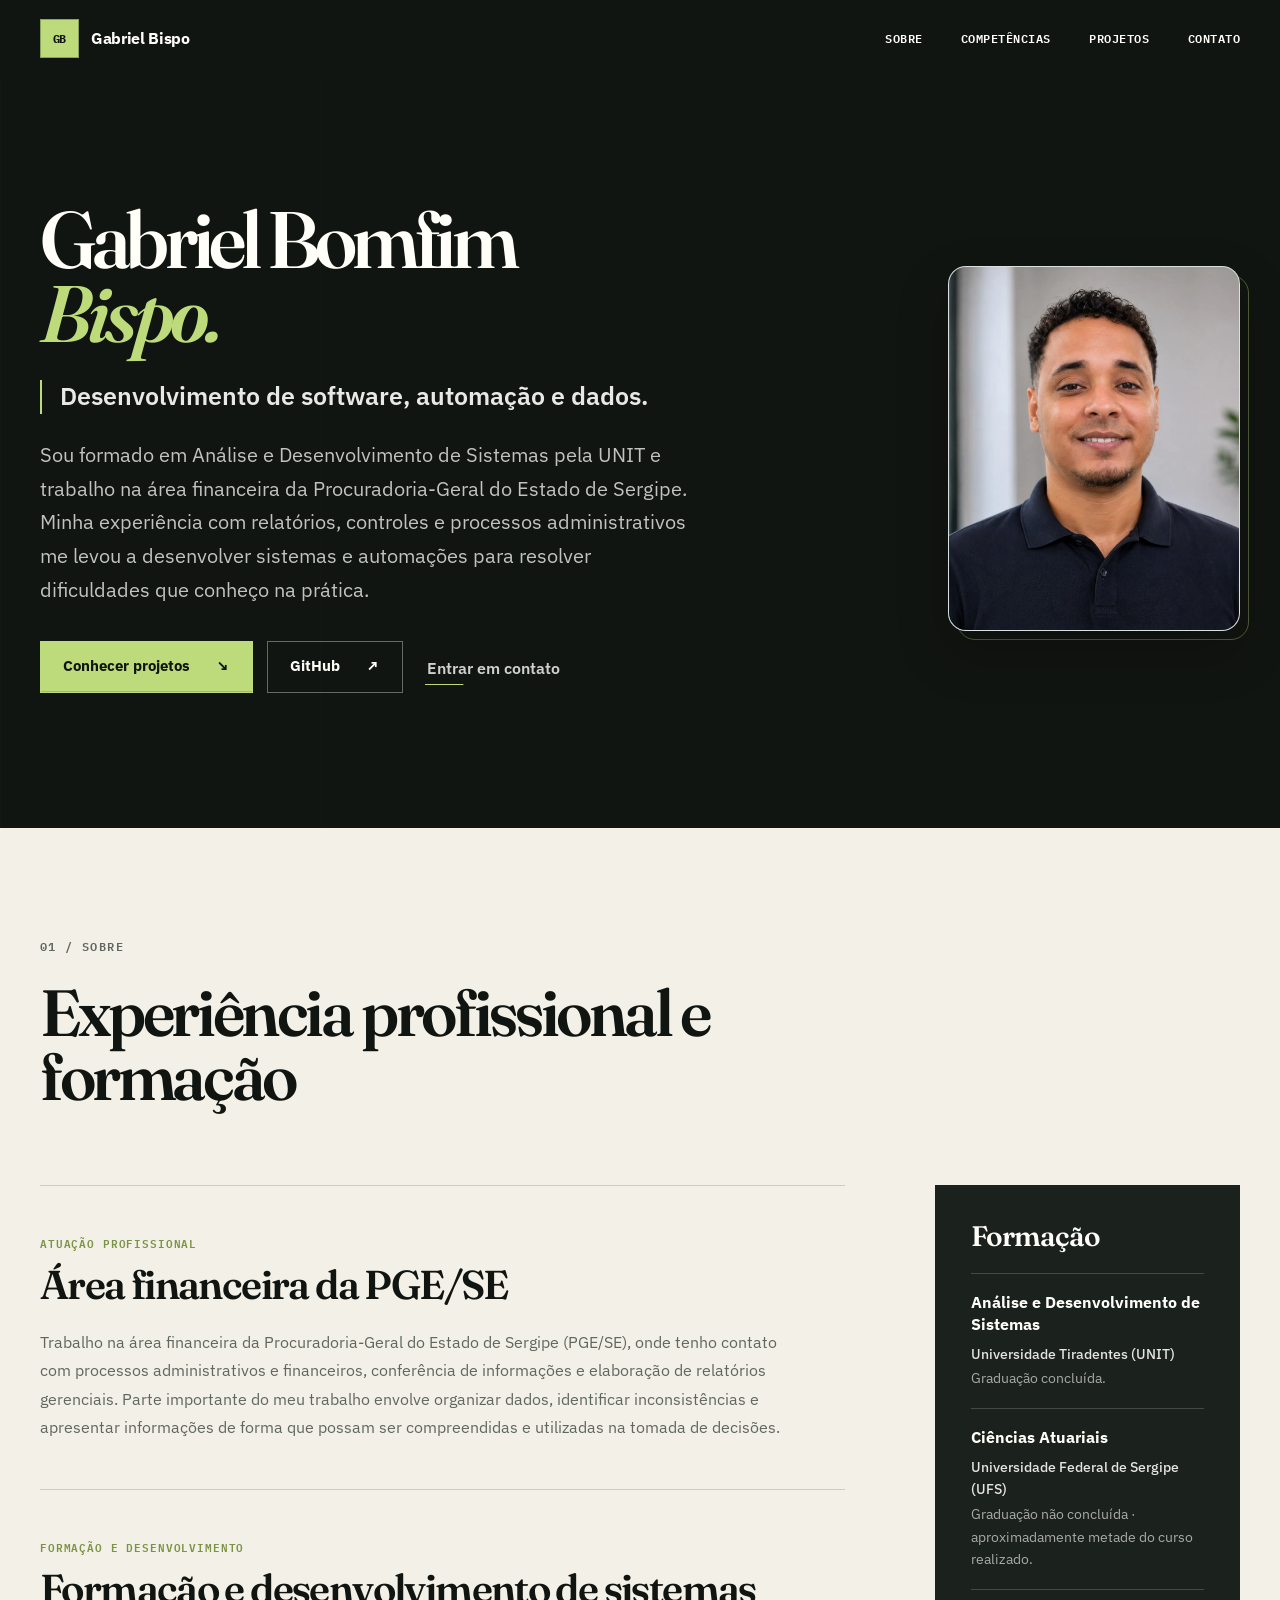
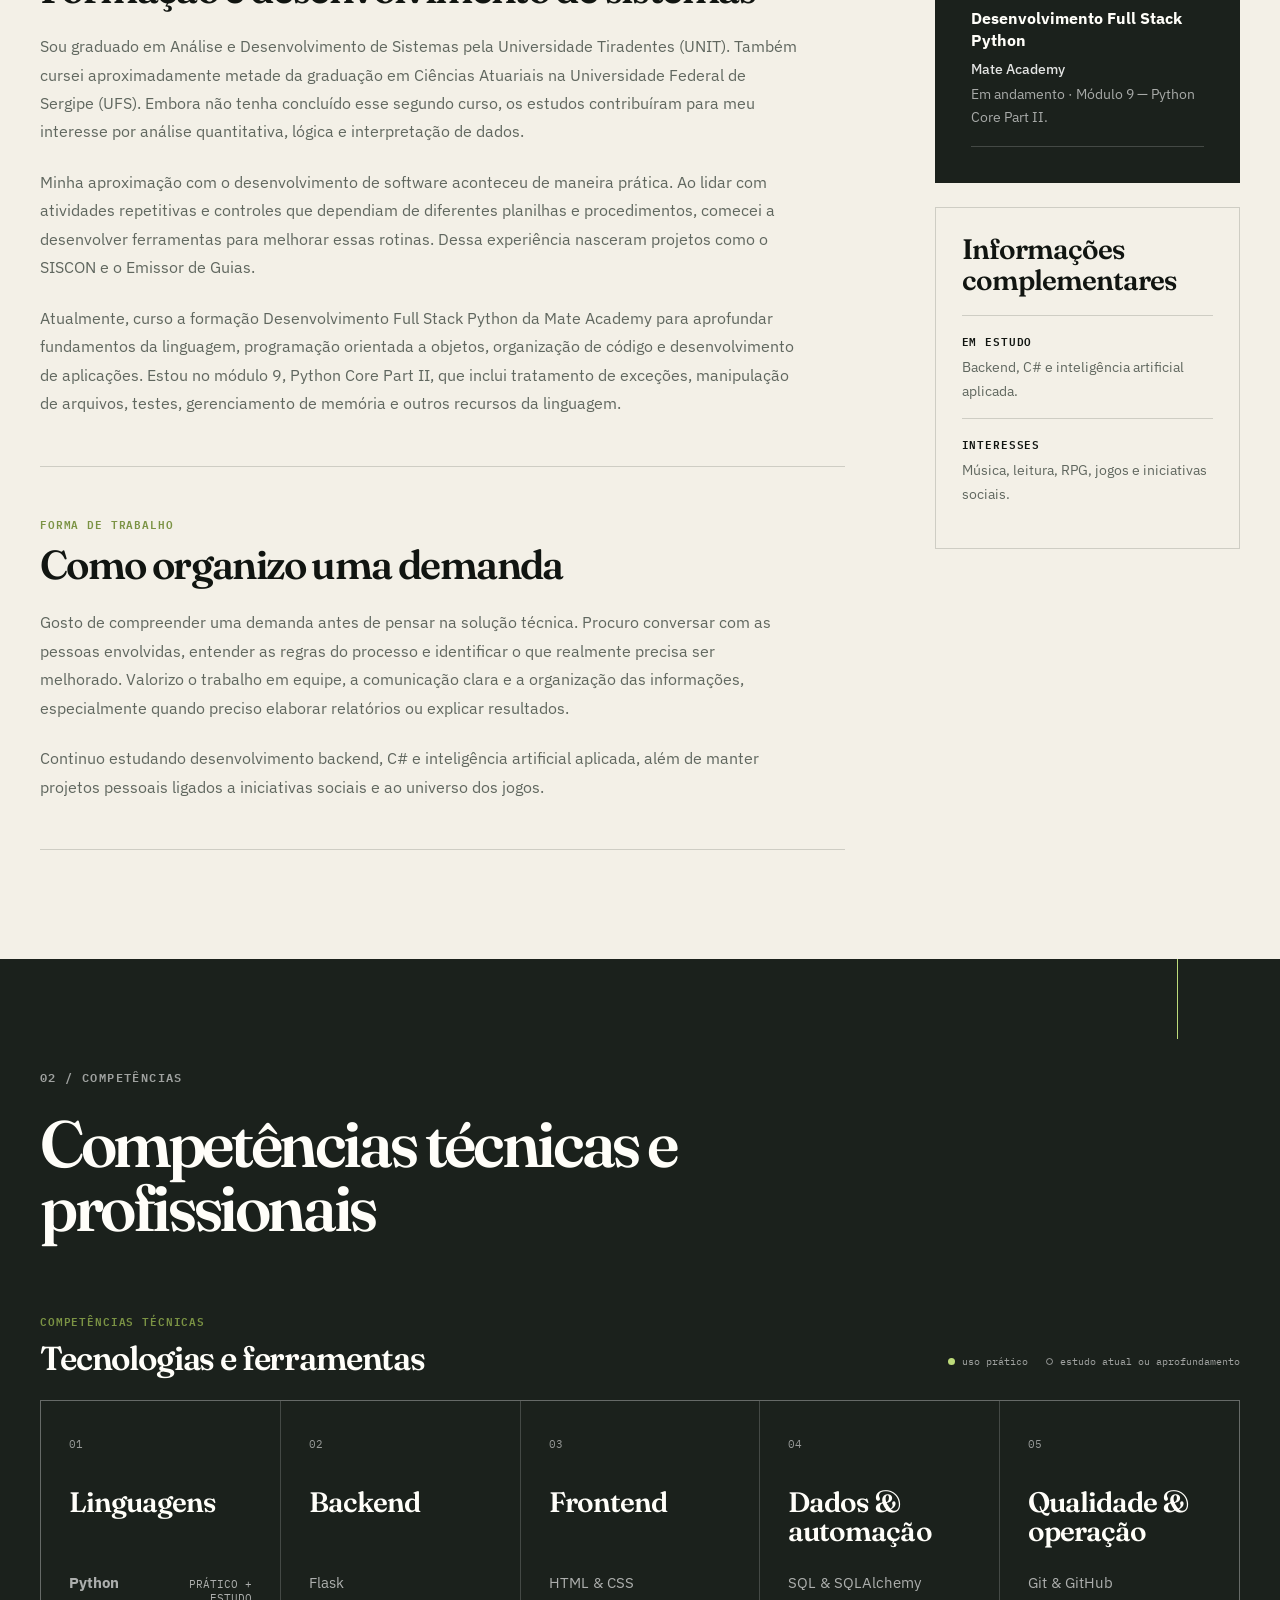
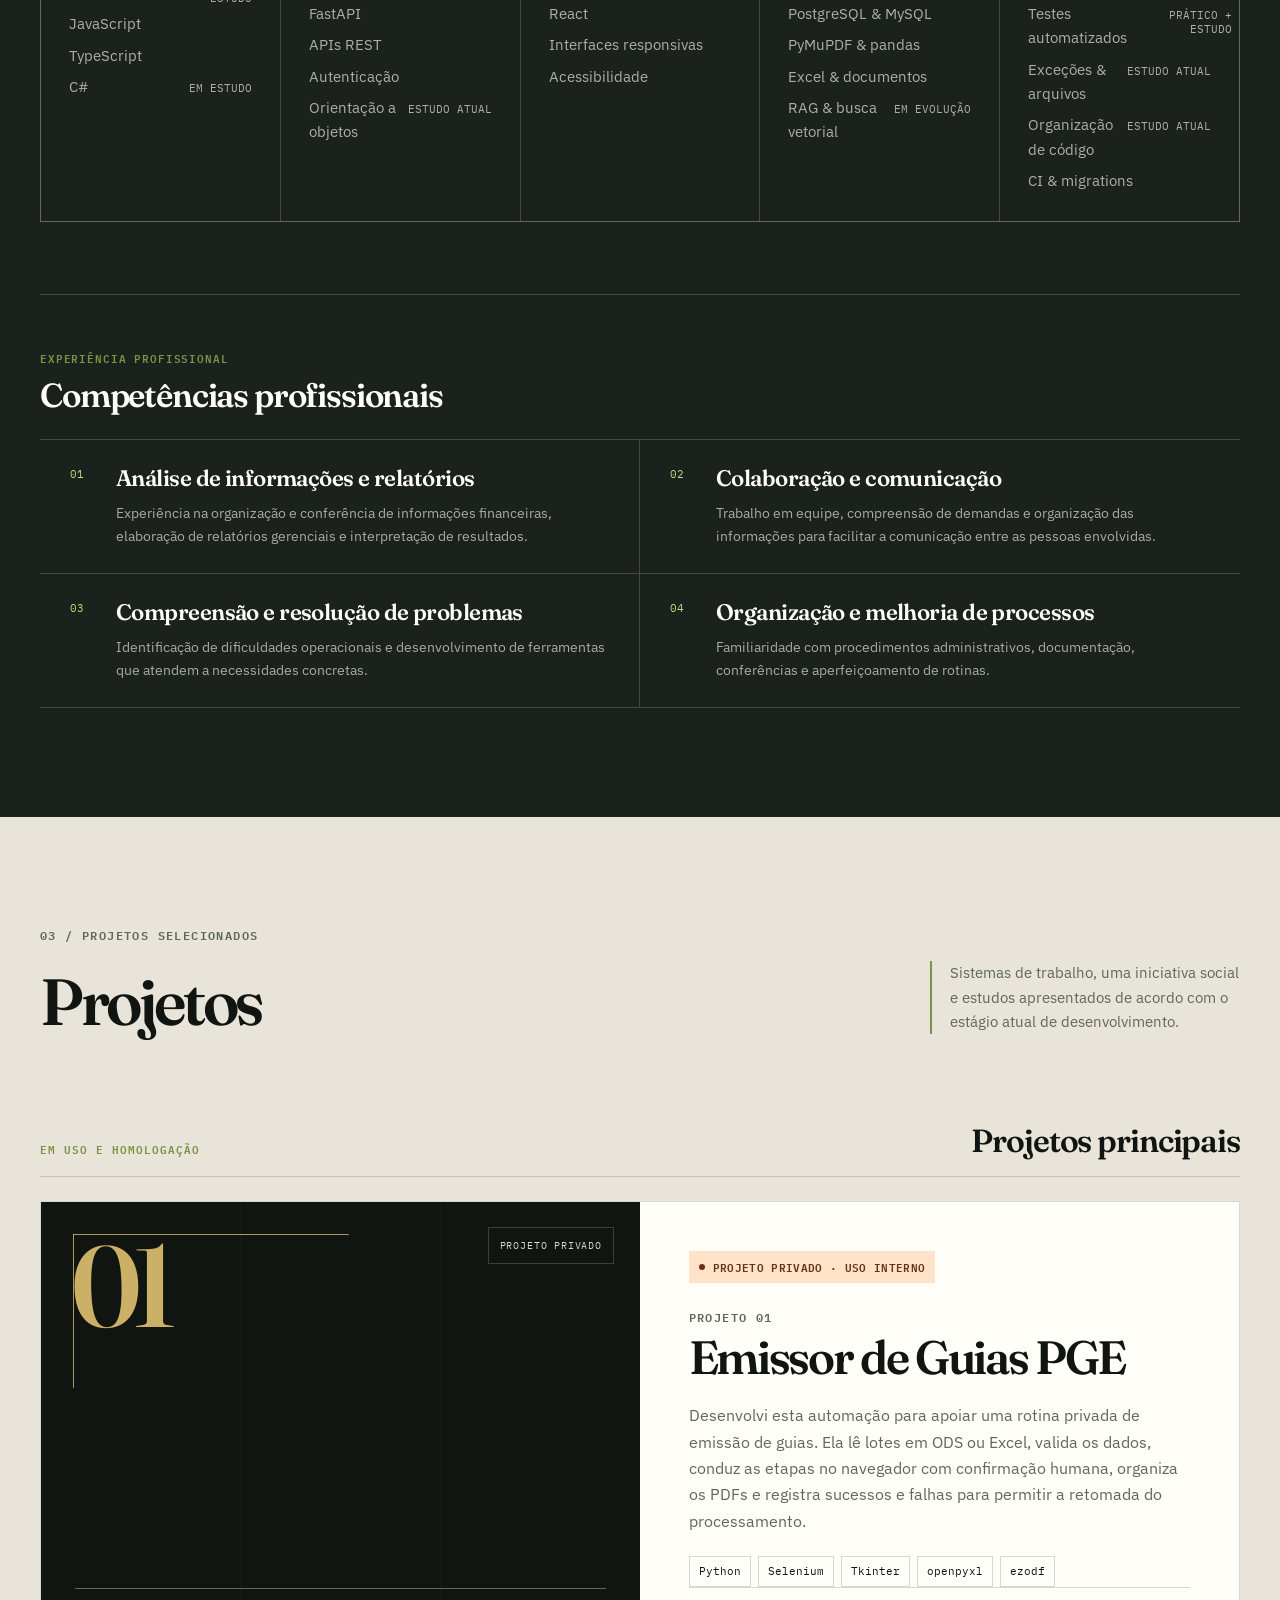
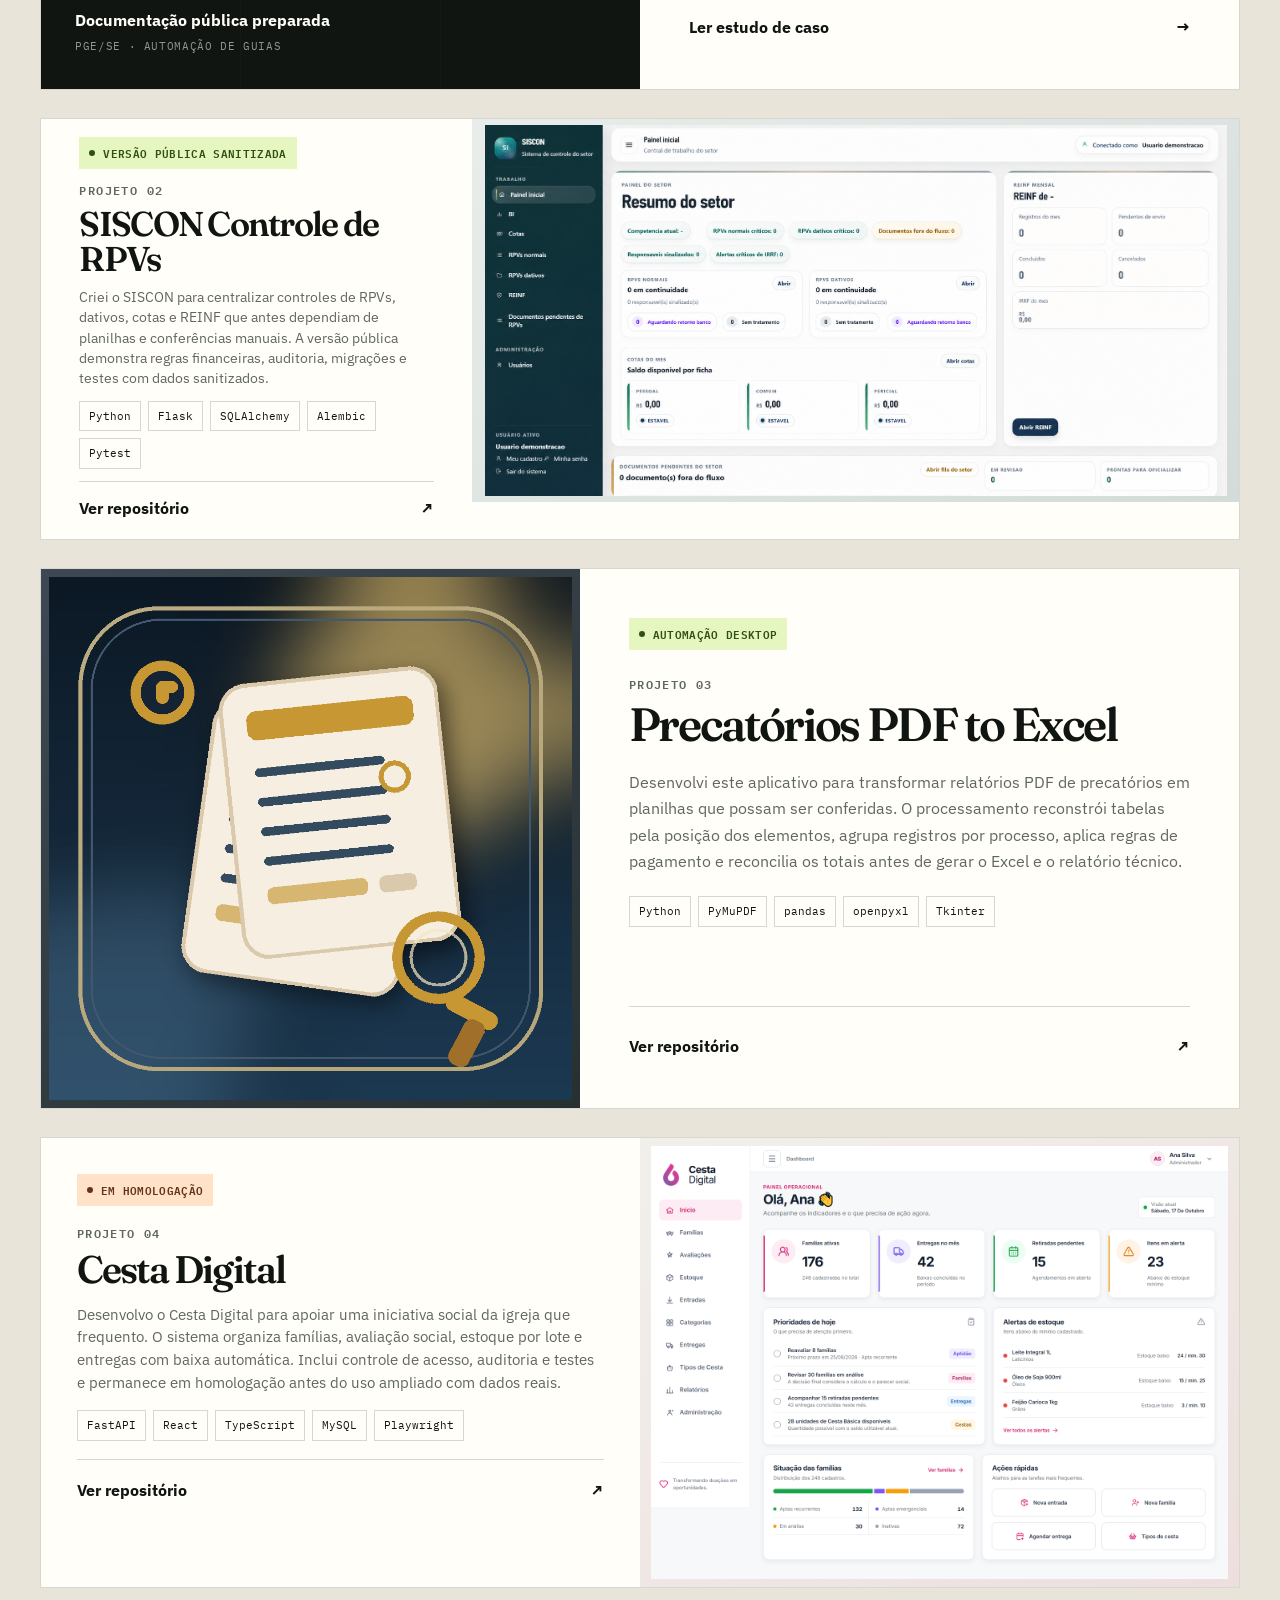
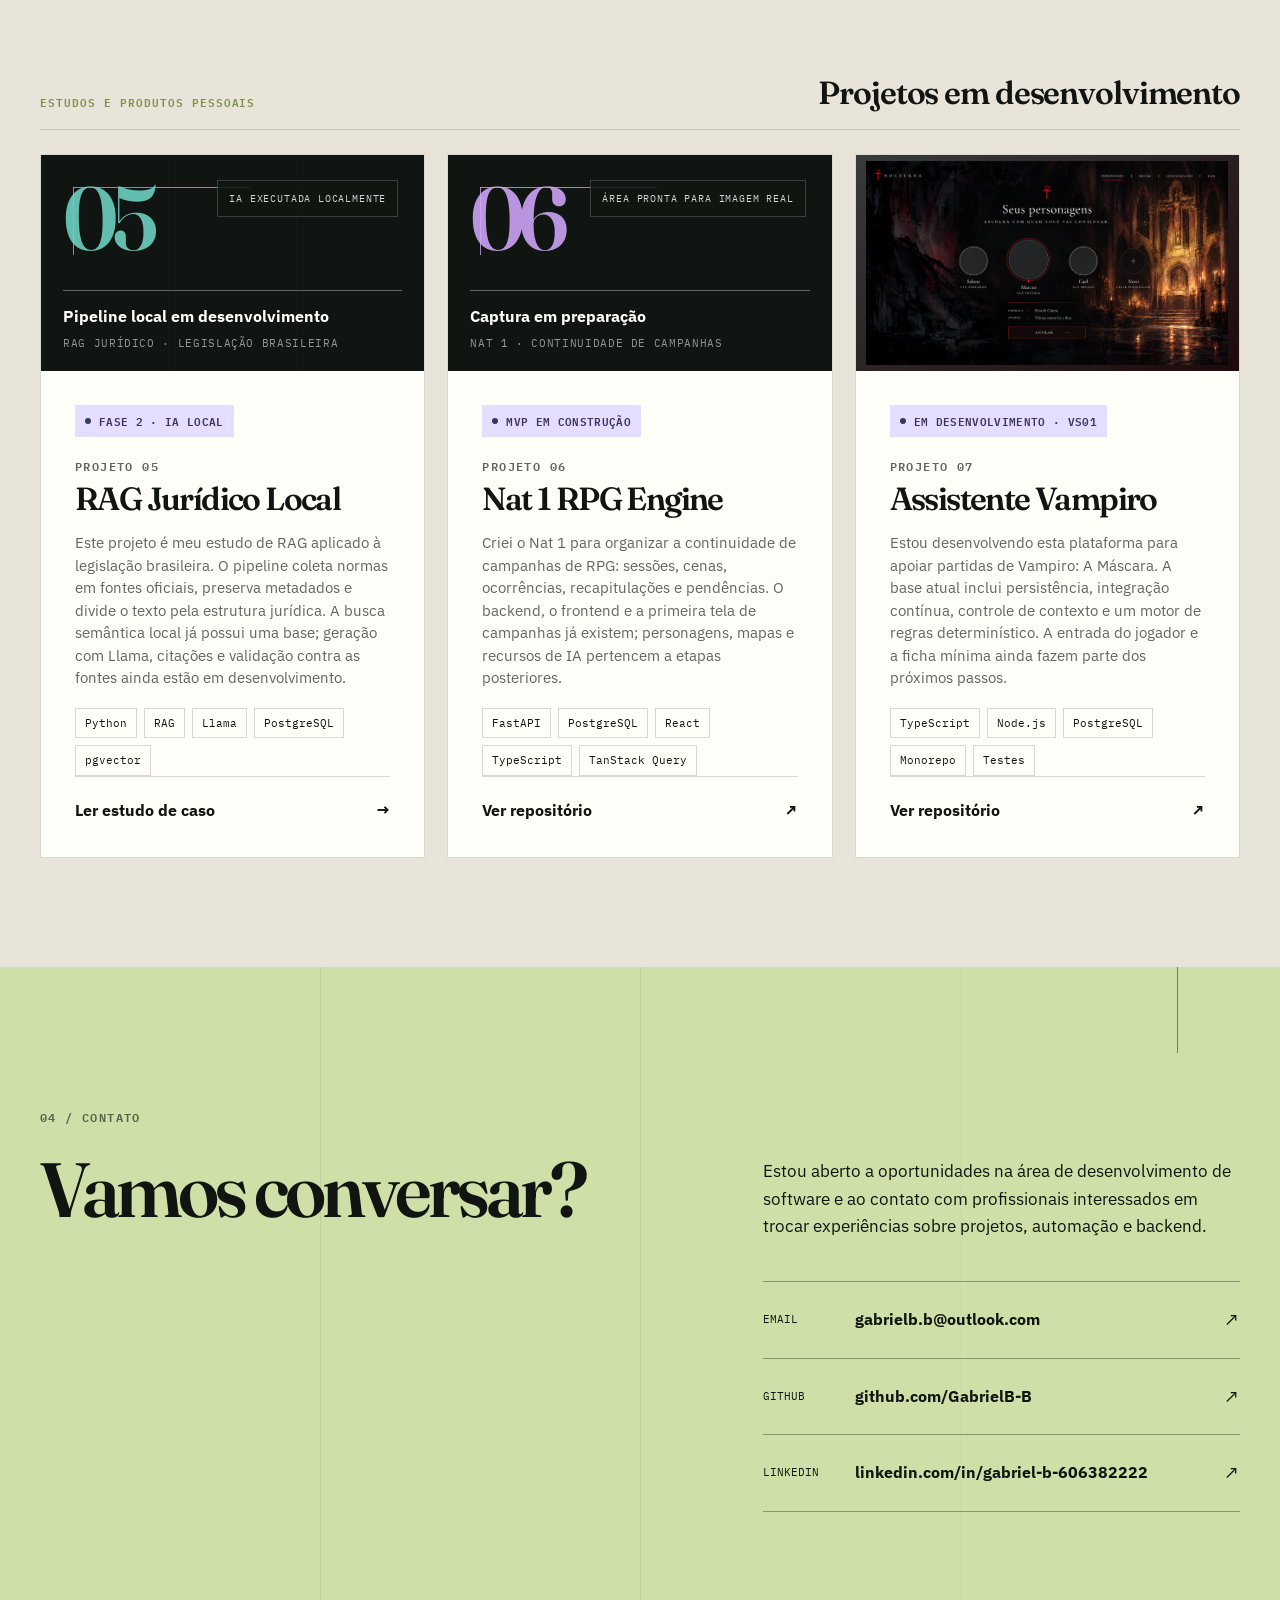
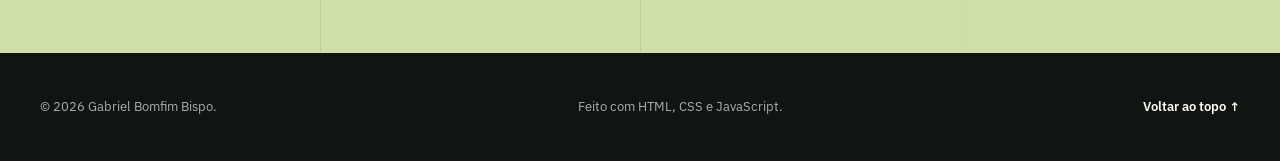
==== commit e6b03867: "feat: add Mate Academy progress and LinkedIn" ====
--- a/index.html
+++ b/index.html
@@ -111,6 +111,7 @@
                             <h3>Formação e desenvolvimento de sistemas</h3>
                             <p>Sou graduado em Análise e Desenvolvimento de Sistemas pela Universidade Tiradentes (UNIT). Também cursei aproximadamente metade da graduação em Ciências Atuariais na Universidade Federal de Sergipe (UFS). Embora não tenha concluído esse segundo curso, os estudos contribuíram para meu interesse por análise quantitativa, lógica e interpretação de dados.</p>
                             <p>Minha aproximação com o desenvolvimento de software aconteceu de maneira prática. Ao lidar com atividades repetitivas e controles que dependiam de diferentes planilhas e procedimentos, comecei a desenvolver ferramentas para melhorar essas rotinas. Dessa experiência nasceram projetos como o SISCON e o Emissor de Guias.</p>
+                            <p>Atualmente, curso a formação Desenvolvimento Full Stack Python da Mate Academy para aprofundar fundamentos da linguagem, programação orientada a objetos, organização de código e desenvolvimento de aplicações. Estou no módulo 9, Python Core Part II, que inclui tratamento de exceções, manipulação de arquivos, testes, gerenciamento de memória e outros recursos da linguagem.</p>
                         </section>
 
                         <section class="about-section">
@@ -123,7 +124,7 @@
 
                     <aside class="about-sidebar" aria-label="Formação e informações complementares">
                         <section class="education-panel" aria-labelledby="education-title">
-                            <h3 id="education-title">Formação acadêmica</h3>
+                            <h3 id="education-title">Formação</h3>
                             <dl class="education-list">
                                 <div>
                                     <dt>Análise e Desenvolvimento de Sistemas</dt>
@@ -133,6 +134,10 @@
                                     <dt>Ciências Atuariais</dt>
                                     <dd><strong>Universidade Federal de Sergipe (UFS)</strong><span>Graduação não concluída · aproximadamente metade do curso realizado.</span></dd>
                                 </div>
+                                <div>
+                                    <dt>Desenvolvimento Full Stack Python</dt>
+                                    <dd><strong>Mate Academy</strong><span>Em andamento · Módulo 9 — Python Core Part II.</span></dd>
+                                </div>
                             </dl>
                         </section>
 
@@ -162,7 +167,7 @@
                     </div>
                     <div class="skill-legend" aria-label="Legenda de experiência">
                         <span><i></i> uso prático</span>
-                        <span><i></i> em estudo ou evolução</span>
+                        <span><i></i> estudo atual ou aprofundamento</span>
                     </div>
                 </div>
 
@@ -171,7 +176,7 @@
                         <span class="skill-number">01</span>
                         <h3>Linguagens</h3>
                         <ul>
-                            <li><strong>Python</strong><span>uso prático</span></li>
+                            <li><strong>Python</strong><span>prático + estudo</span></li>
                             <li>JavaScript</li>
                             <li>TypeScript</li>
                             <li>C# <span>em estudo</span></li>
@@ -185,6 +190,7 @@
                             <li>FastAPI</li>
                             <li>APIs REST</li>
                             <li>Autenticação</li>
+                            <li>Orientação a objetos <span>estudo atual</span></li>
                         </ul>
                     </article>
                     <article class="skill-card" data-reveal data-reveal-delay="2">
@@ -213,9 +219,10 @@
                         <h3>Qualidade &amp; operação</h3>
                         <ul>
                             <li>Git &amp; GitHub</li>
-                            <li>Testes automatizados</li>
+                            <li>Testes automatizados <span>prático + estudo</span></li>
+                            <li>Exceções &amp; arquivos <span>estudo atual</span></li>
+                            <li>Organização de código <span>estudo atual</span></li>
                             <li>CI &amp; migrations</li>
-                            <li>Arquitetura de software</li>
                         </ul>
                     </article>
                 </div>
@@ -508,6 +515,11 @@
                         <strong>github.com/GabrielB-B</strong>
                         <span aria-hidden="true">↗</span>
                     </a>
+                    <a class="contact-link" href="https://www.linkedin.com/in/gabriel-b-606382222/" target="_blank" rel="noopener noreferrer" aria-label="LinkedIn de Gabriel Bispo (abre em nova aba)">
+                        <span>LinkedIn</span>
+                        <strong>linkedin.com/in/gabriel-b-606382222</strong>
+                        <span aria-hidden="true">↗</span>
+                    </a>
                 </div>
             </div>
         </section>
--- a/style.css
+++ b/style.css
@@ -800,12 +800,18 @@
 
 .skill-card li {
     display: flex;
+    gap: 10px;
+    align-items: baseline;
     justify-content: space-between;
 }
 
 .skill-card li span {
+    flex: 0 0 auto;
+    max-width: 52%;
     font-family: var(--font-mono);
     font-size: 0.66rem;
+    line-height: 1.3;
+    text-align: right;
     text-transform: uppercase;
 }
 
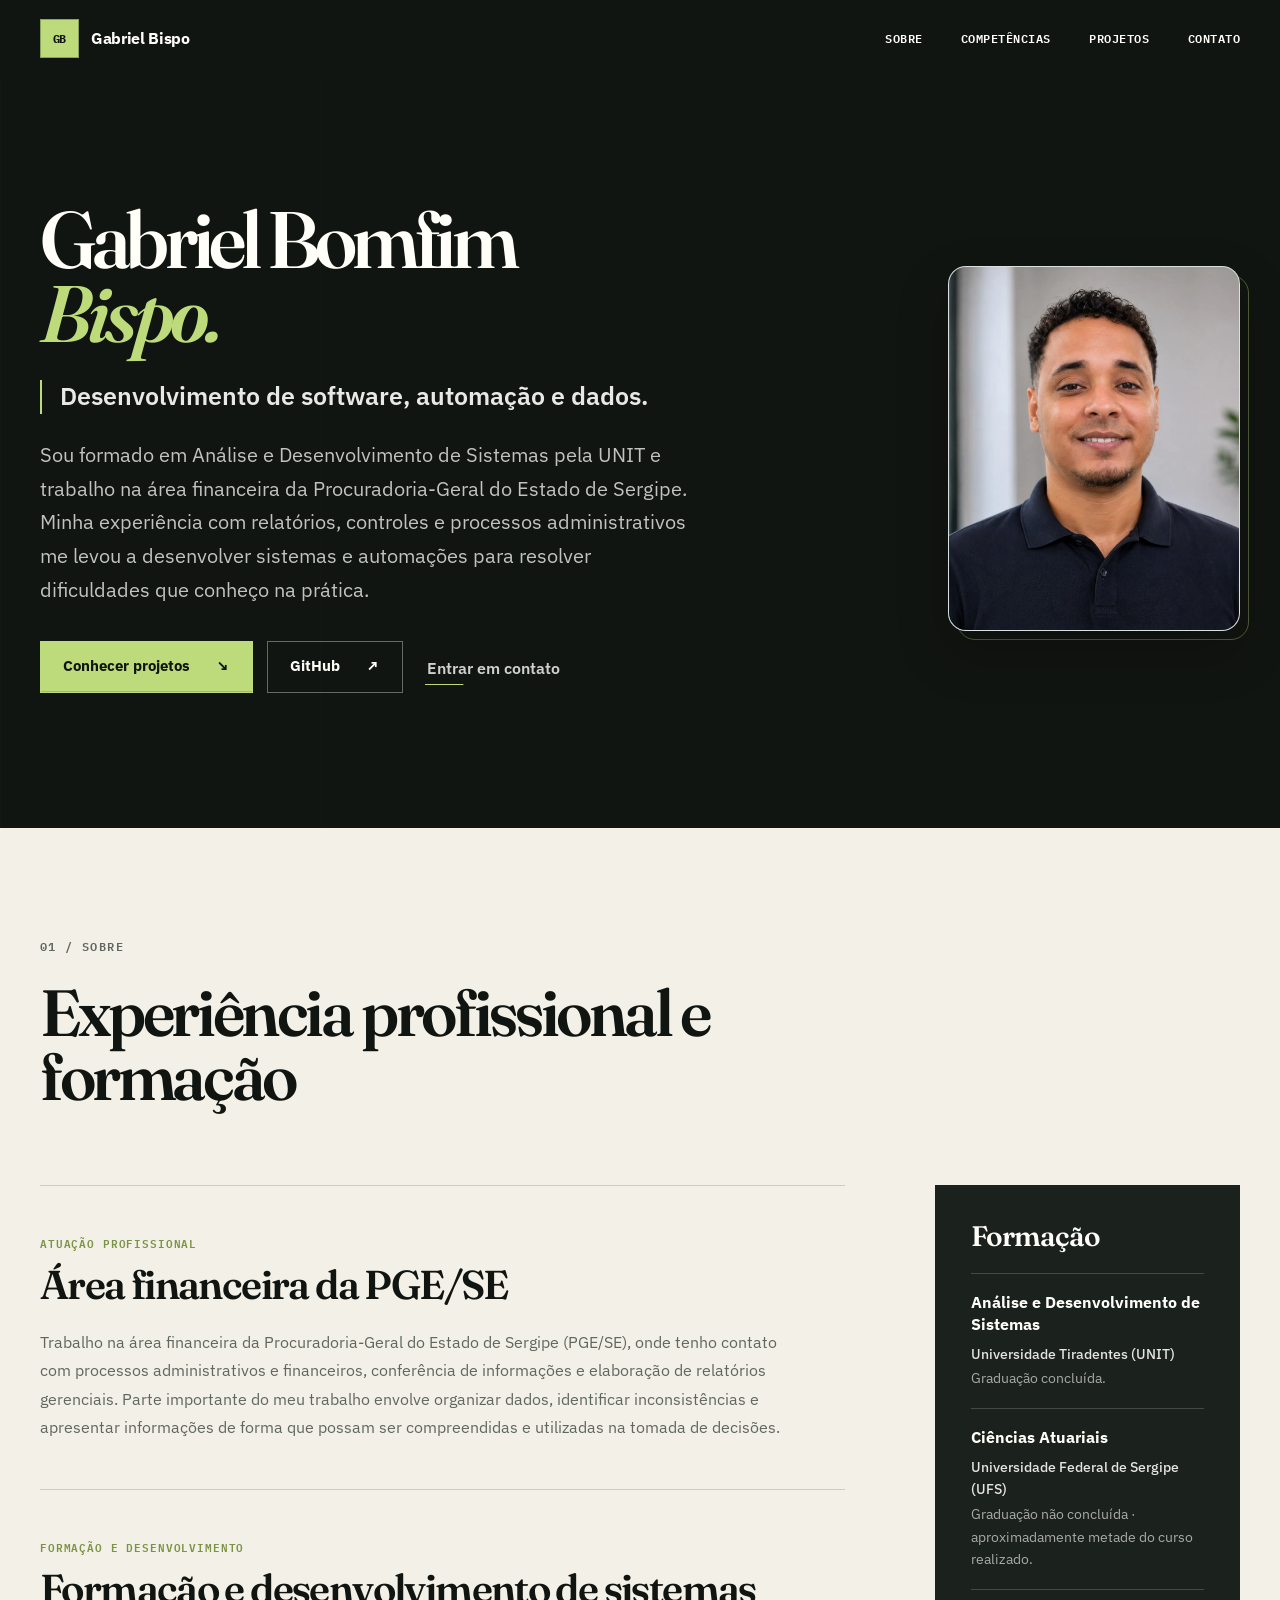
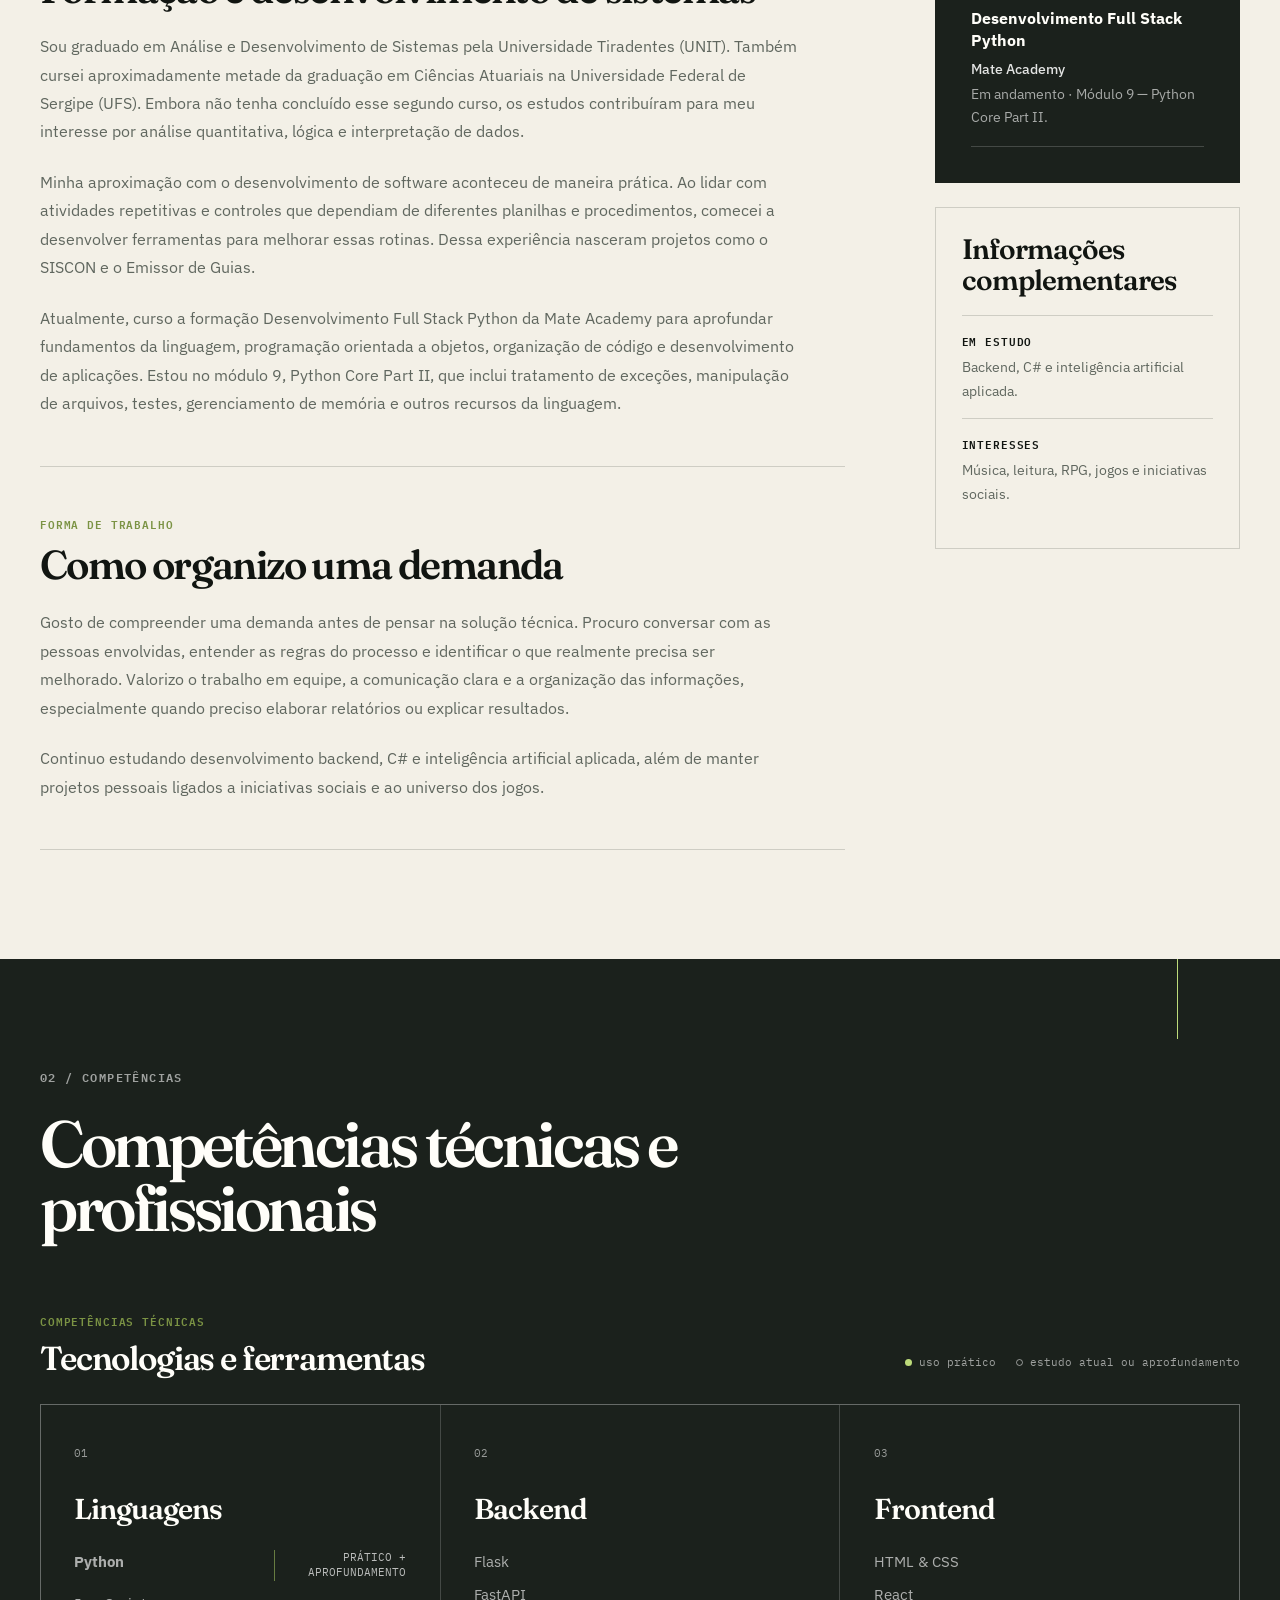
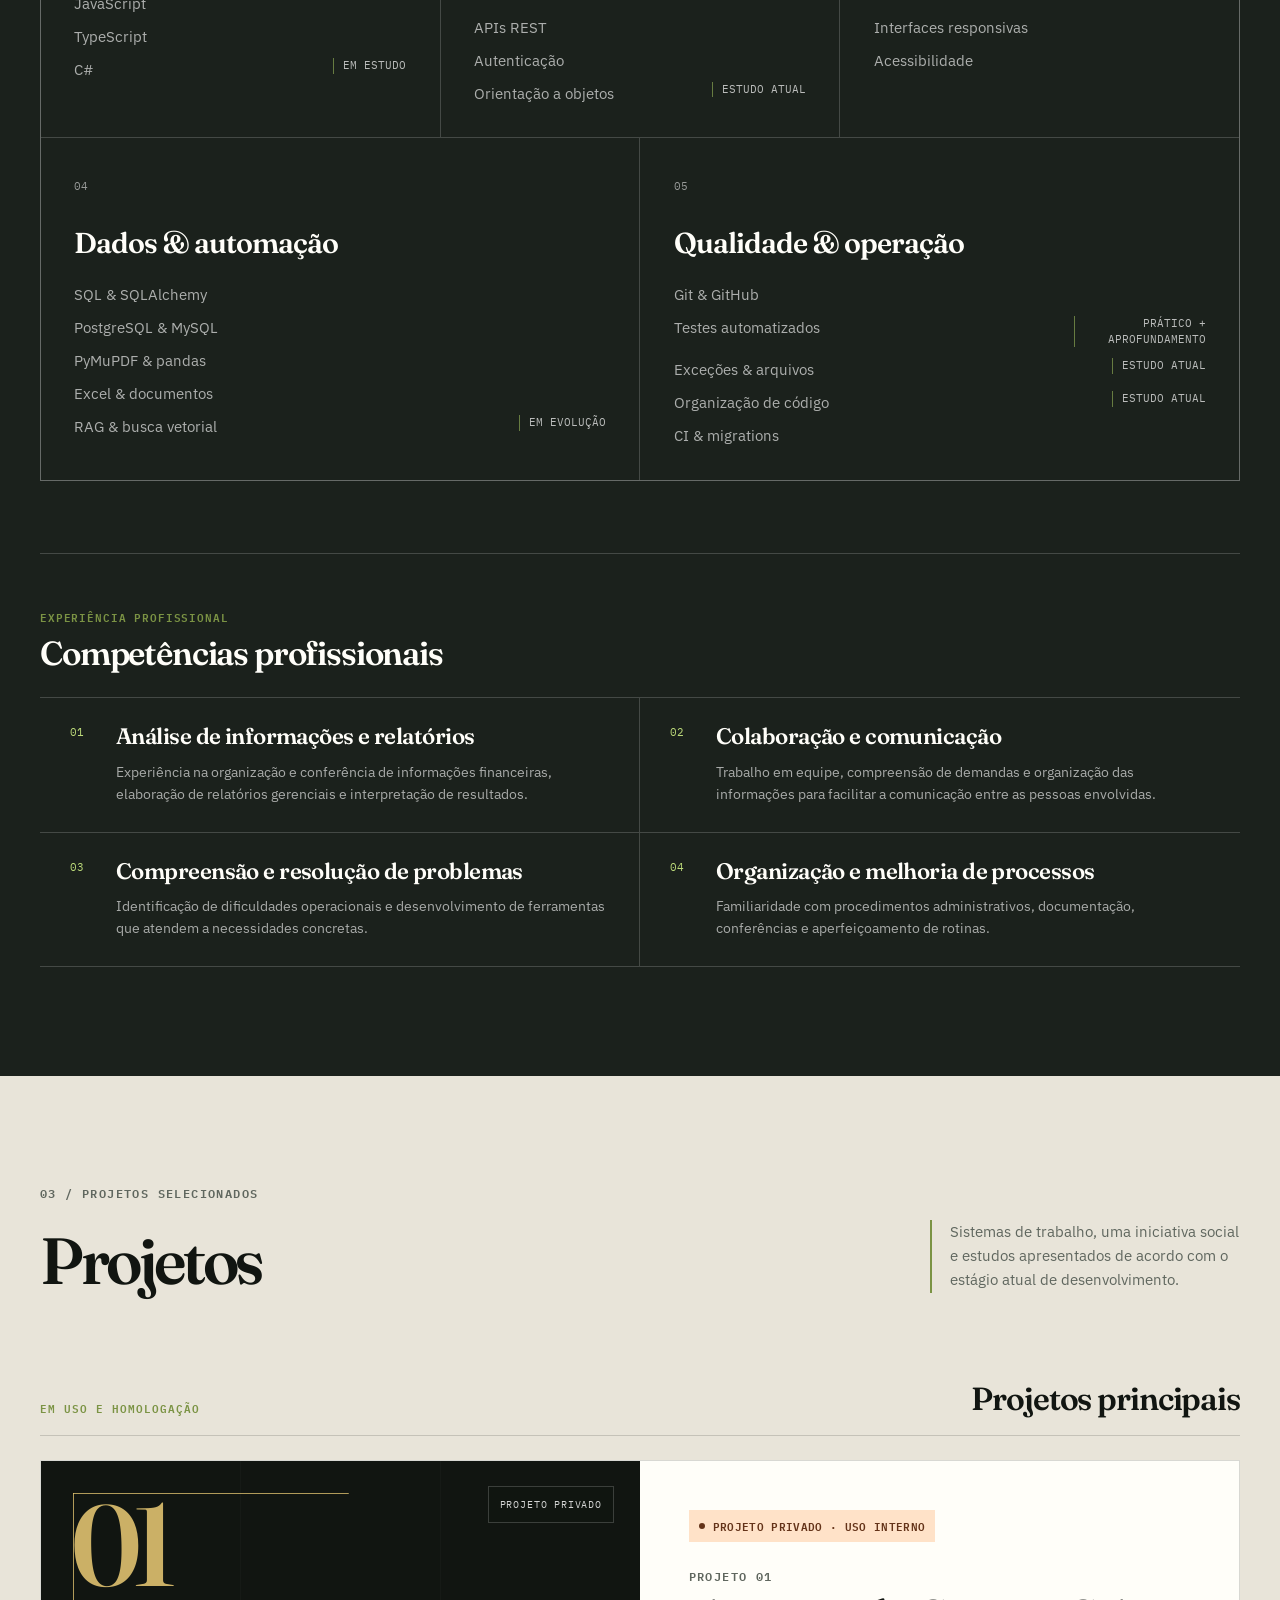
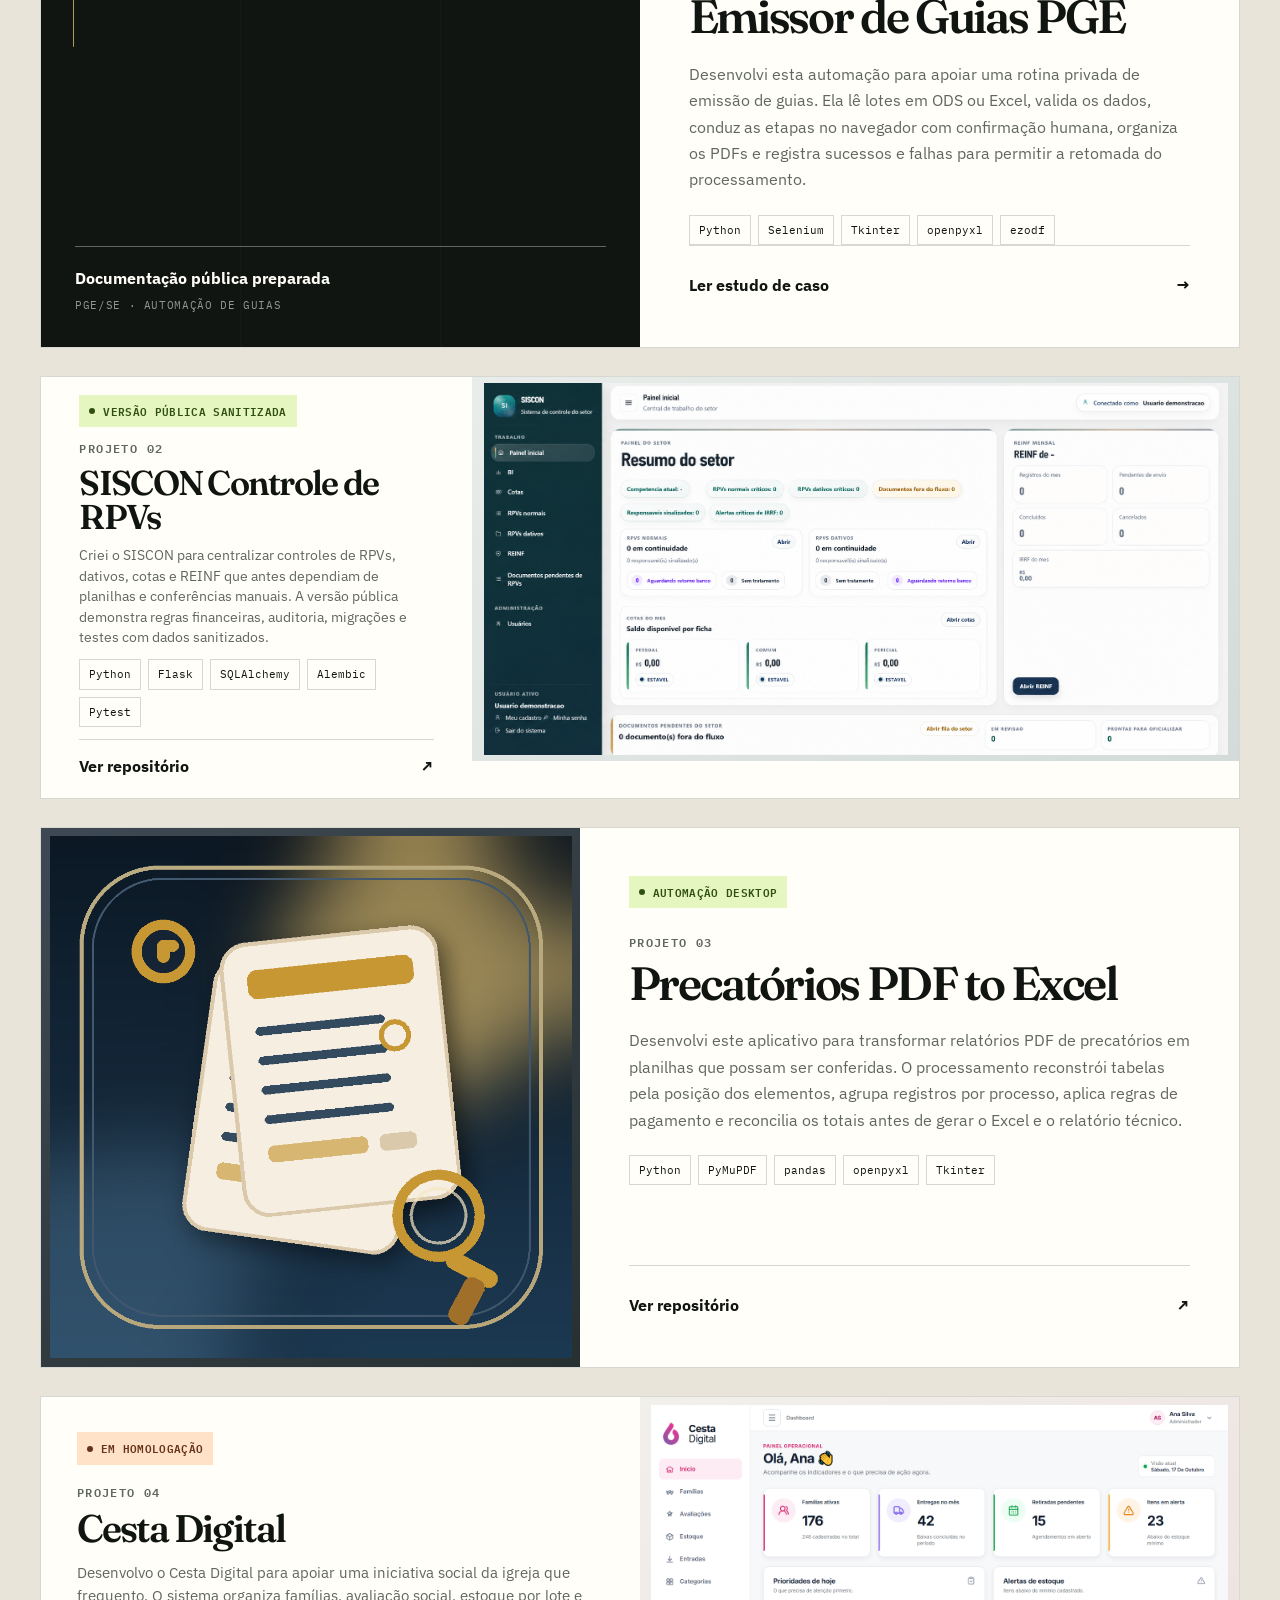
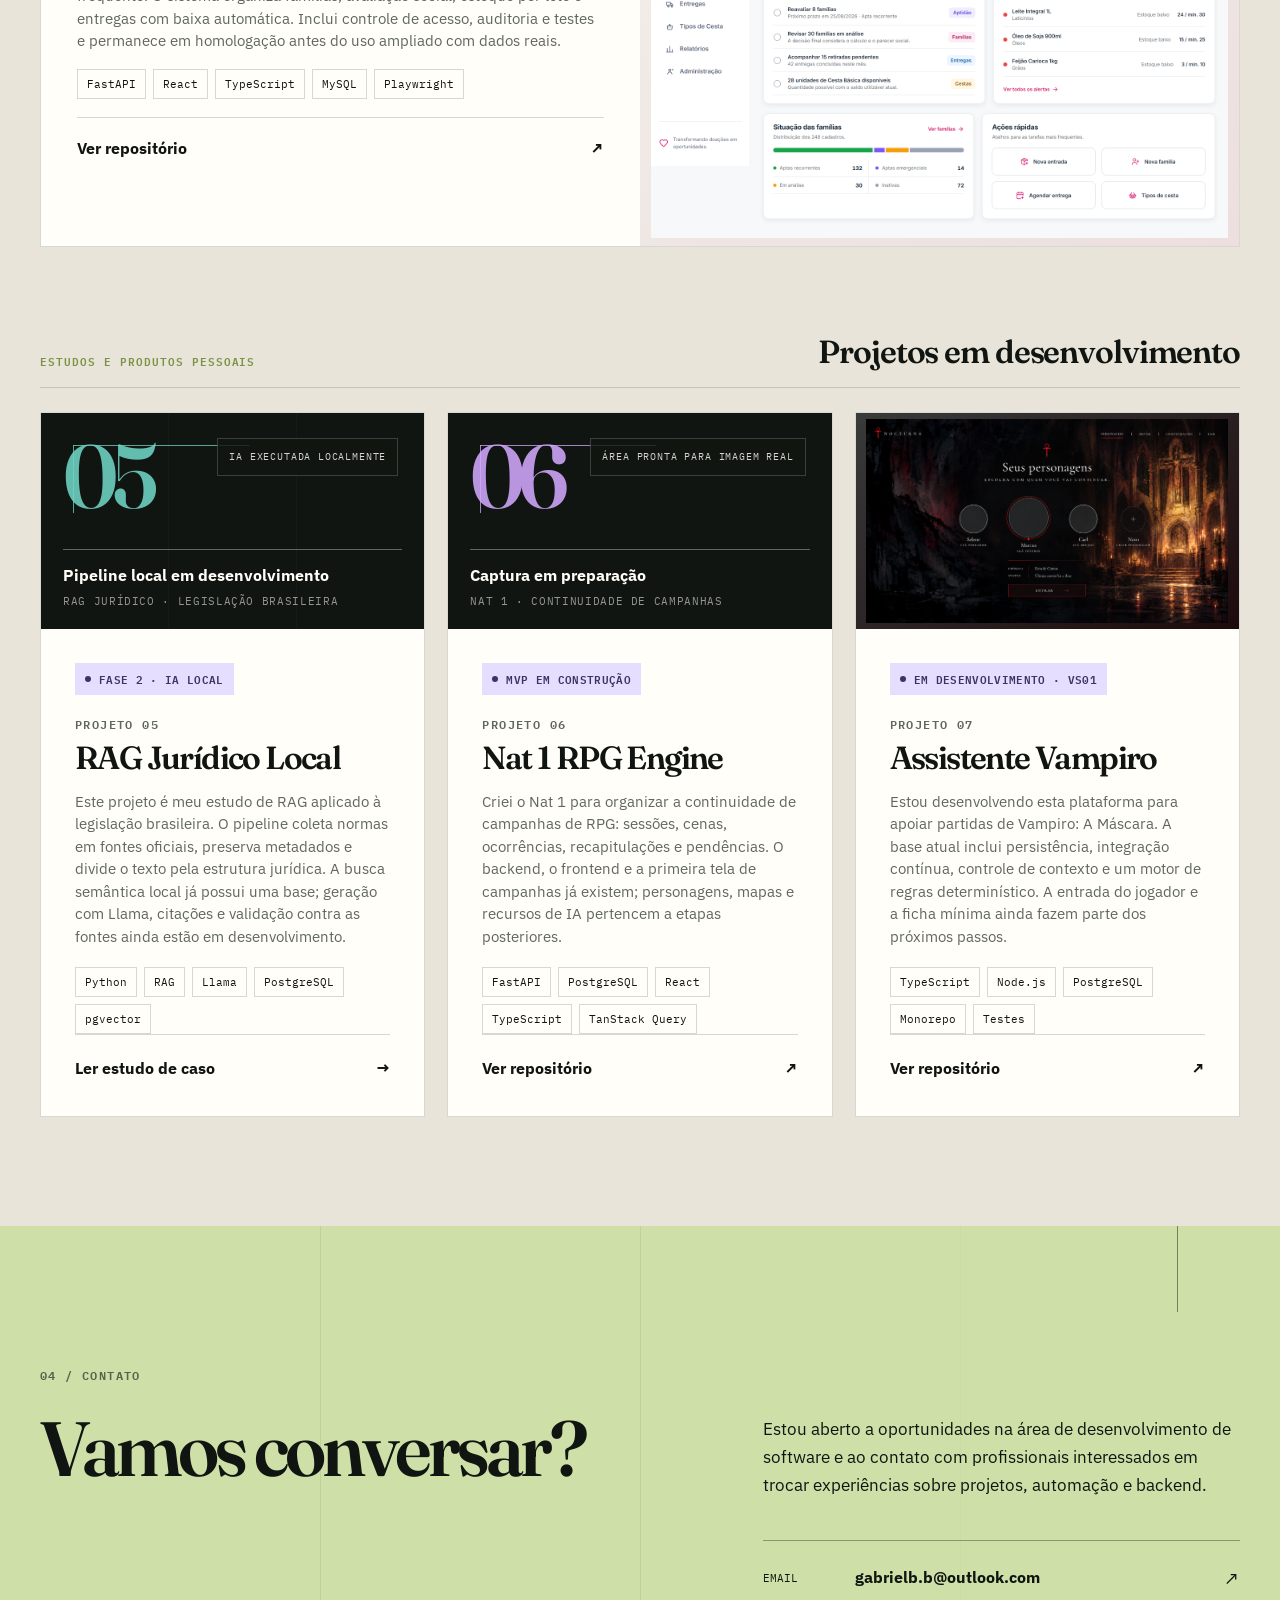
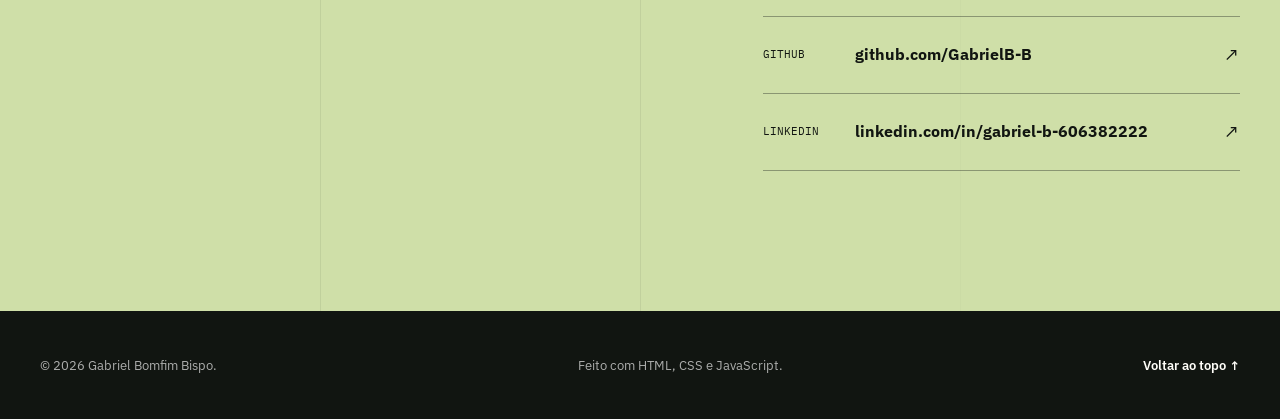
==== commit 9fe00a99: "fix: rebalance technical skills grid" ====
--- a/index.html
+++ b/index.html
@@ -176,7 +176,7 @@
                         <span class="skill-number">01</span>
                         <h3>Linguagens</h3>
                         <ul>
-                            <li><strong>Python</strong><span>prático + estudo</span></li>
+                            <li><strong>Python</strong><span>prático + aprofundamento</span></li>
                             <li>JavaScript</li>
                             <li>TypeScript</li>
                             <li>C# <span>em estudo</span></li>
@@ -219,7 +219,7 @@
                         <h3>Qualidade &amp; operação</h3>
                         <ul>
                             <li>Git &amp; GitHub</li>
-                            <li>Testes automatizados <span>prático + estudo</span></li>
+                            <li>Testes automatizados <span>prático + aprofundamento</span></li>
                             <li>Exceções &amp; arquivos <span>estudo atual</span></li>
                             <li>Organização de código <span>estudo atual</span></li>
                             <li>CI &amp; migrations</li>
--- a/style.css
+++ b/style.css
@@ -684,7 +684,7 @@
 
 .skills-group-heading {
     display: flex;
-    margin-bottom: 24px;
+    margin-bottom: 28px;
     gap: 32px;
     align-items: end;
     justify-content: space-between;
@@ -704,11 +704,13 @@
 .skill-legend {
     display: flex;
     padding-bottom: 5px;
-    gap: 18px;
+    gap: 20px;
     color: rgba(255, 255, 255, 0.58);
     font-family: var(--font-mono);
-    font-size: 0.65rem;
+    font-size: 0.68rem;
+    line-height: 1.45;
     flex-wrap: wrap;
+    justify-content: flex-end;
 }
 
 .skill-legend span {
@@ -731,7 +733,7 @@
 
 .skill-grid {
     display: grid;
-    grid-template-columns: repeat(10, 1fr);
+    grid-template-columns: repeat(6, minmax(0, 1fr));
     gap: 1px;
     background: var(--line-light);
     border: 1px solid var(--line-light);
@@ -739,11 +741,16 @@
 
 .skill-card {
     position: relative;
-    min-height: 270px;
-    padding: 28px;
+    min-width: 0;
+    padding: clamp(28px, 2.6vw, 38px);
     background: var(--ink-soft);
     grid-column: span 2;
     transition: background 280ms ease, transform 280ms var(--ease);
+}
+
+.skill-card:nth-child(4),
+.skill-card:nth-child(5) {
+    grid-column: span 3;
 }
 
 .skill-card::before {
@@ -778,20 +785,20 @@
 }
 
 .skill-card h3 {
-    min-height: 62px;
-    margin: 32px 0 22px;
+    margin: 30px 0 26px;
     font-family: var(--font-display);
-    font-size: clamp(1.65rem, 2.2vw, 2.15rem);
+    font-size: clamp(1.8rem, 2.25vw, 2.35rem);
     font-weight: 600;
     letter-spacing: -0.035em;
-    line-height: 1.05;
+    line-height: 1.02;
 }
 
 .skill-card ul {
     display: grid;
-    gap: 7px;
+    gap: 11px;
     color: rgba(255, 255, 255, 0.64);
-    font-size: 0.92rem;
+    font-size: 0.95rem;
+    line-height: 1.45;
 }
 
 .skill-card:hover ul {
@@ -799,18 +806,21 @@
 }
 
 .skill-card li {
-    display: flex;
-    gap: 10px;
-    align-items: baseline;
-    justify-content: space-between;
+    display: grid;
+    min-width: 0;
+    grid-template-columns: minmax(0, 1fr) auto;
+    gap: 14px;
+    align-items: start;
 }
 
 .skill-card li span {
-    flex: 0 0 auto;
-    max-width: 52%;
+    max-width: 132px;
+    padding-left: 9px;
+    border-left: 1px solid rgba(185, 224, 106, 0.48);
+    color: rgba(255, 255, 255, 0.7);
     font-family: var(--font-mono);
-    font-size: 0.66rem;
-    line-height: 1.3;
+    font-size: 0.7rem;
+    line-height: 1.4;
     text-align: right;
     text-transform: uppercase;
 }
@@ -1613,14 +1623,6 @@
         gap: 42px;
     }
 
-    .skill-grid { grid-template-columns: repeat(6, 1fr); }
-    .skill-card { grid-column: span 2; }
-
-    .skill-card:nth-child(4),
-    .skill-card:nth-child(5) {
-        grid-column: span 3;
-    }
-
     .project-card-compact { grid-template-columns: 1fr; }
 }
 
@@ -1808,7 +1810,7 @@
     .skill-card,
     .skill-card:nth-child(4),
     .skill-card:nth-child(5) {
-        min-height: 260px;
+        min-height: 0;
         grid-column: auto;
     }
 
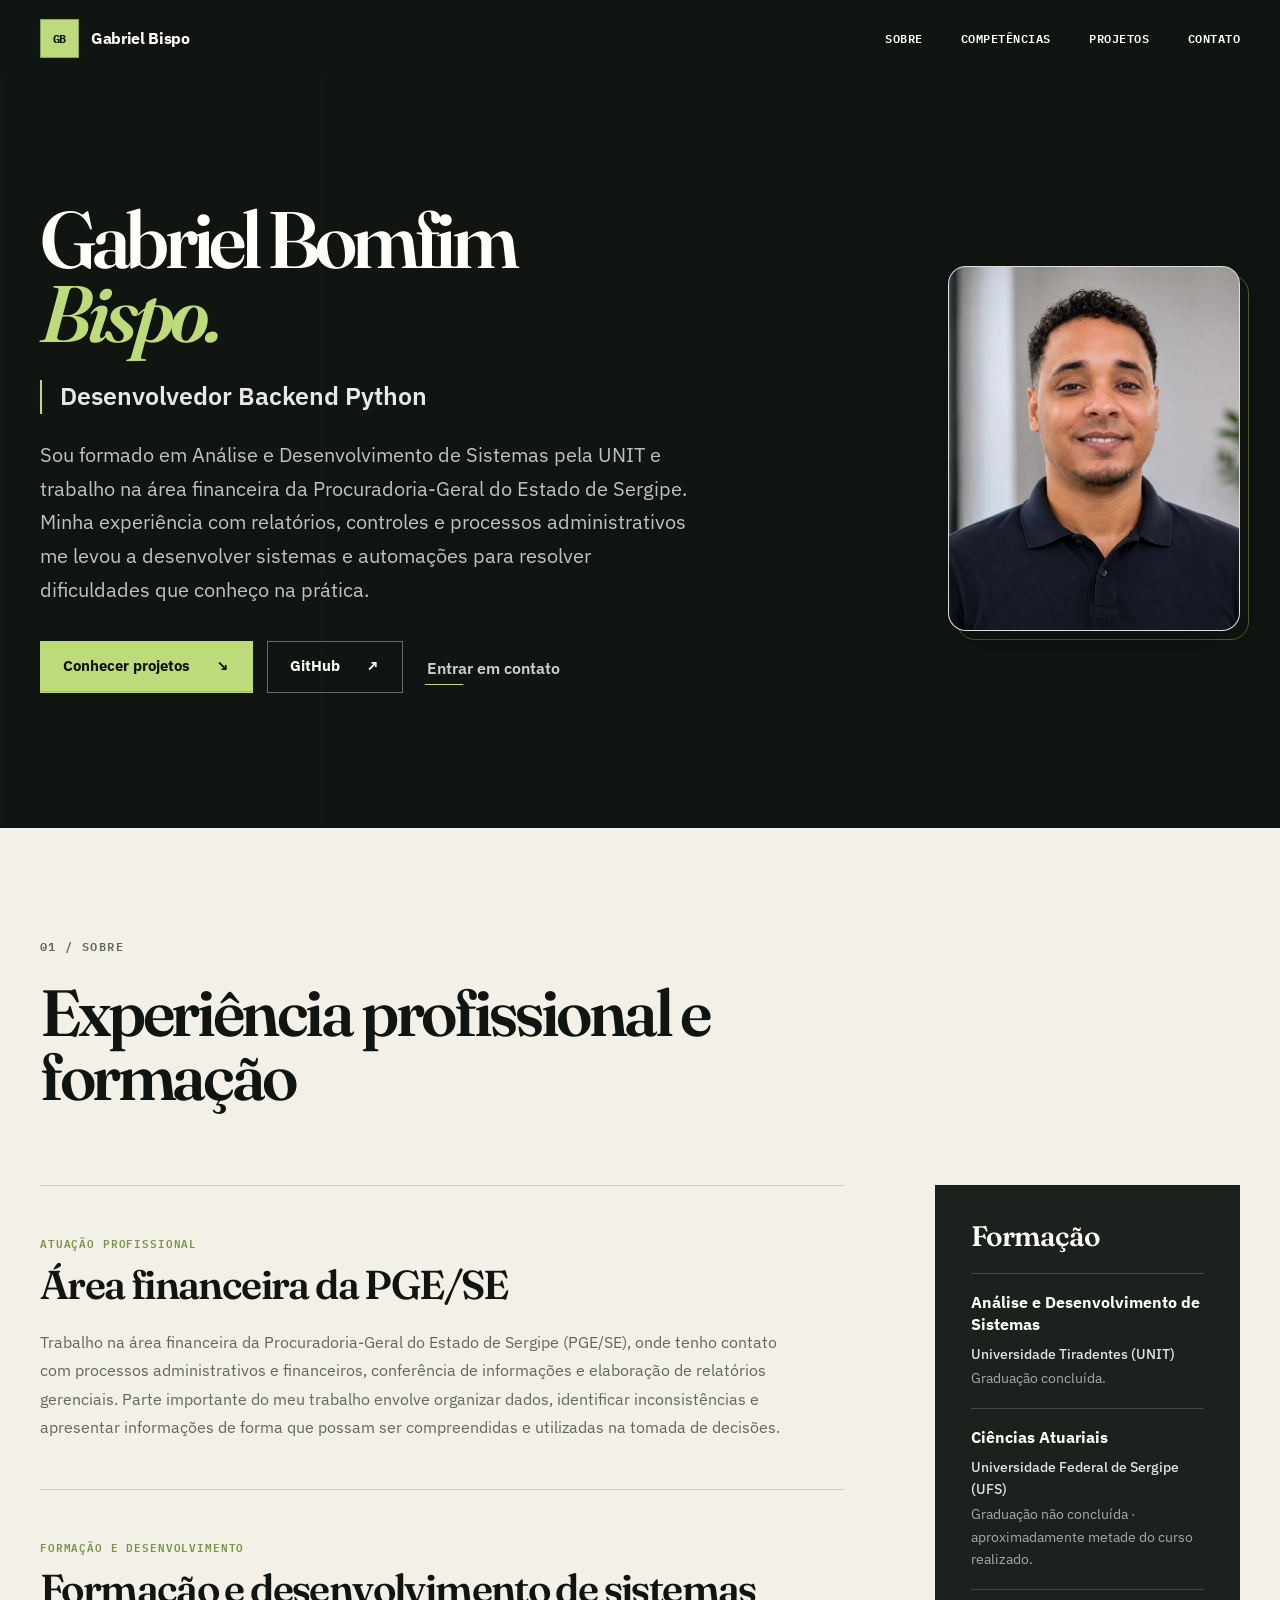
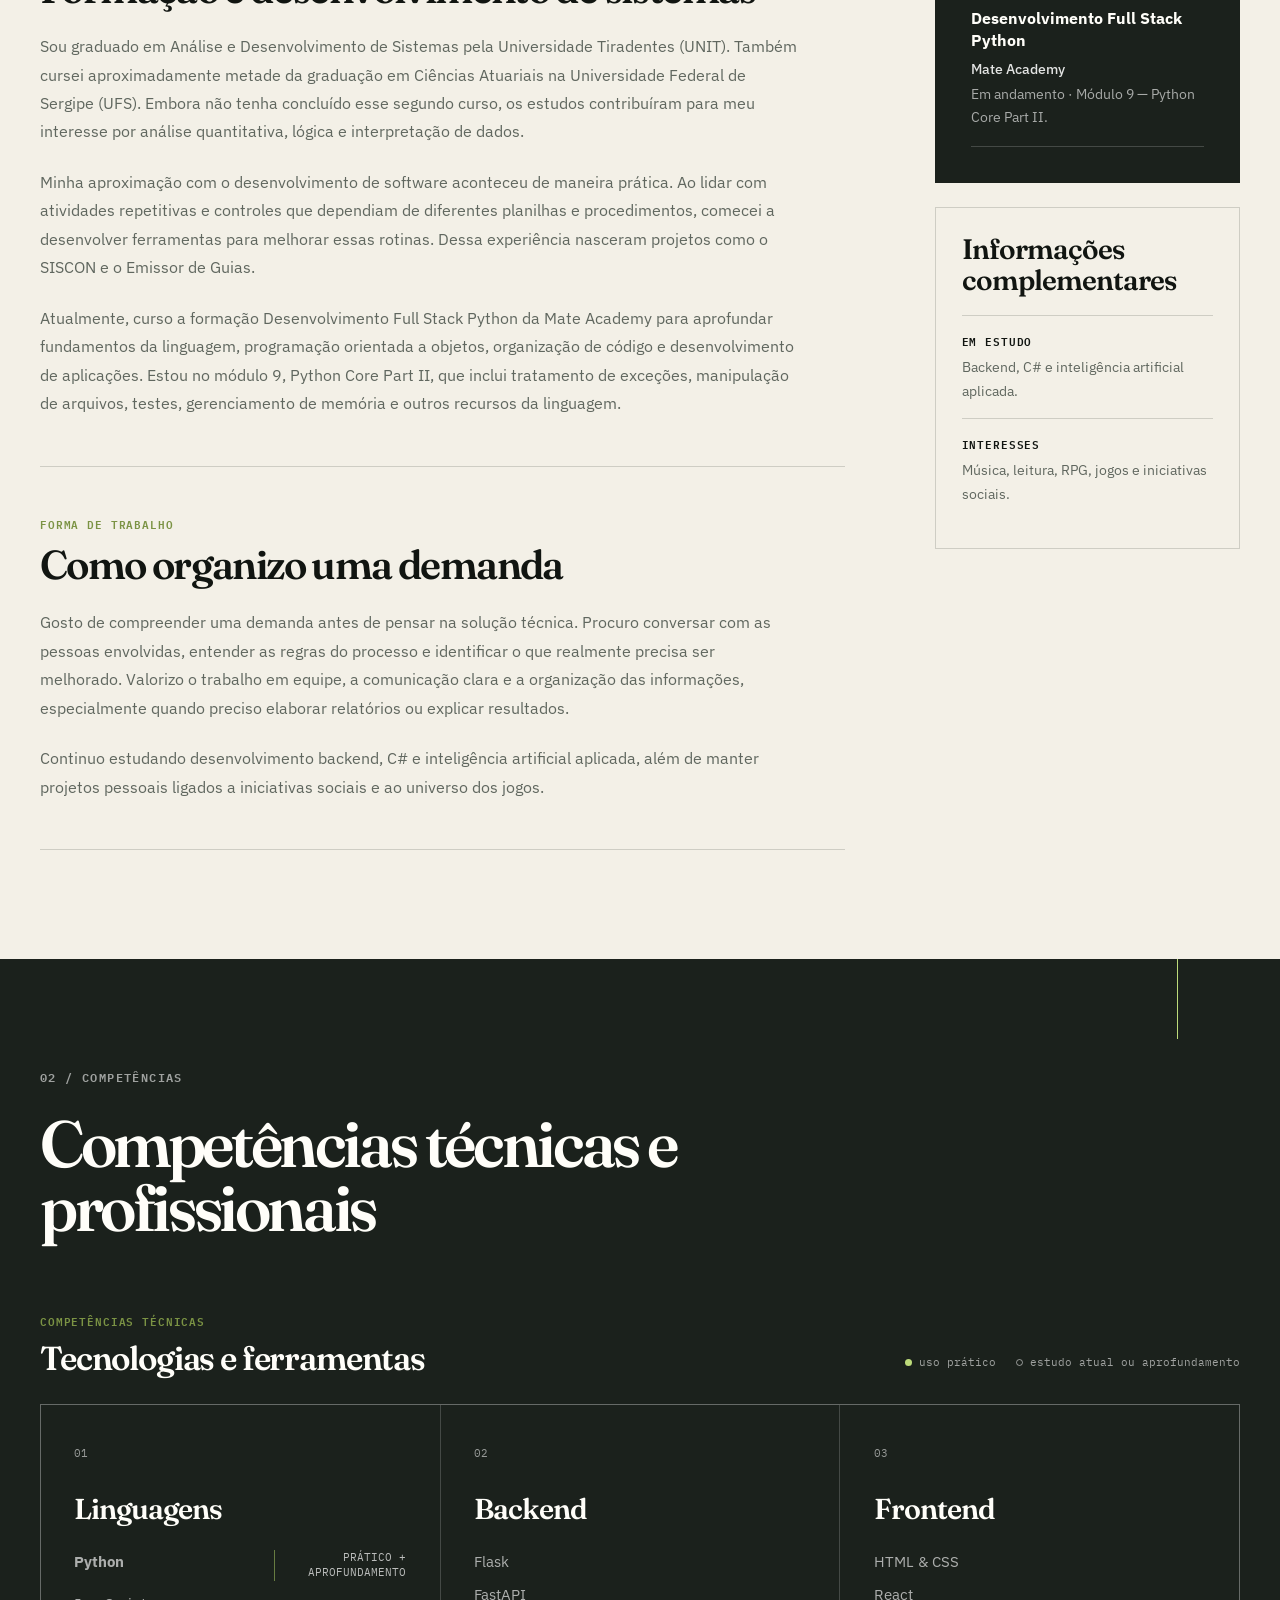
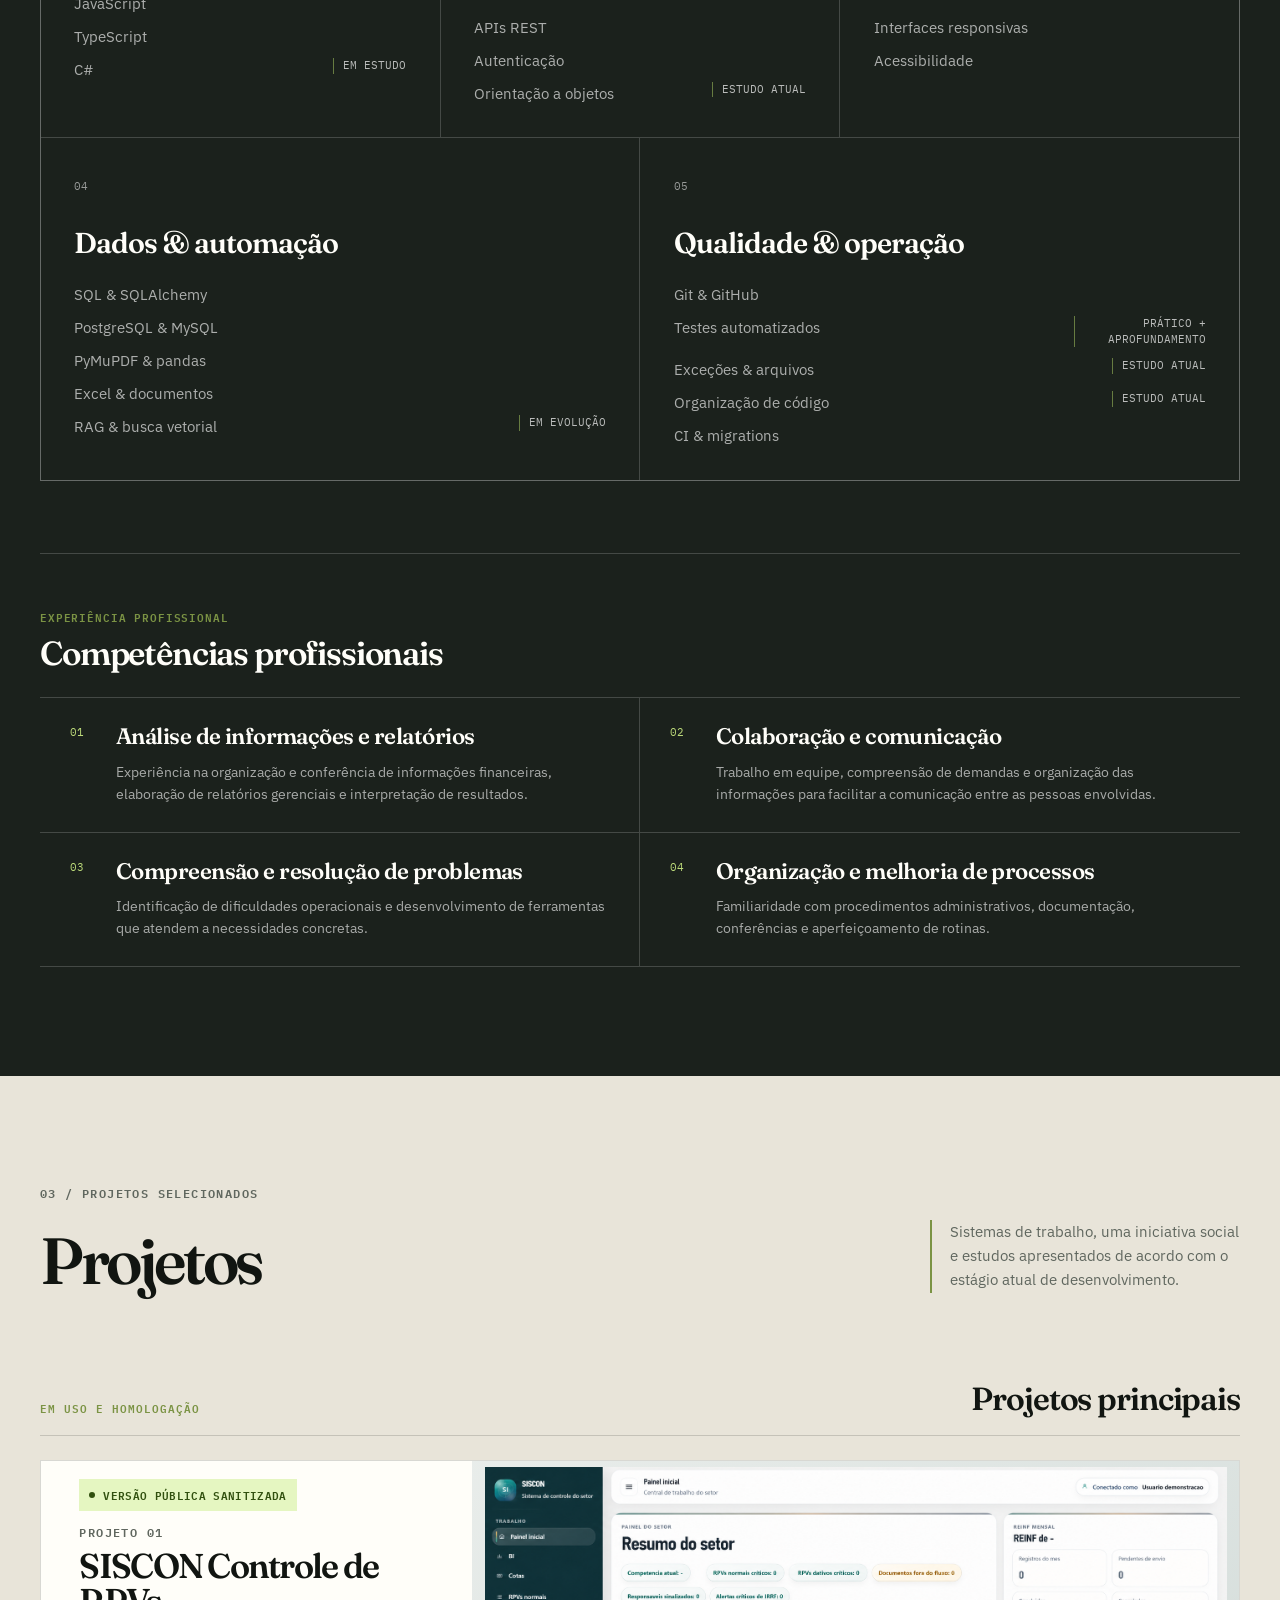
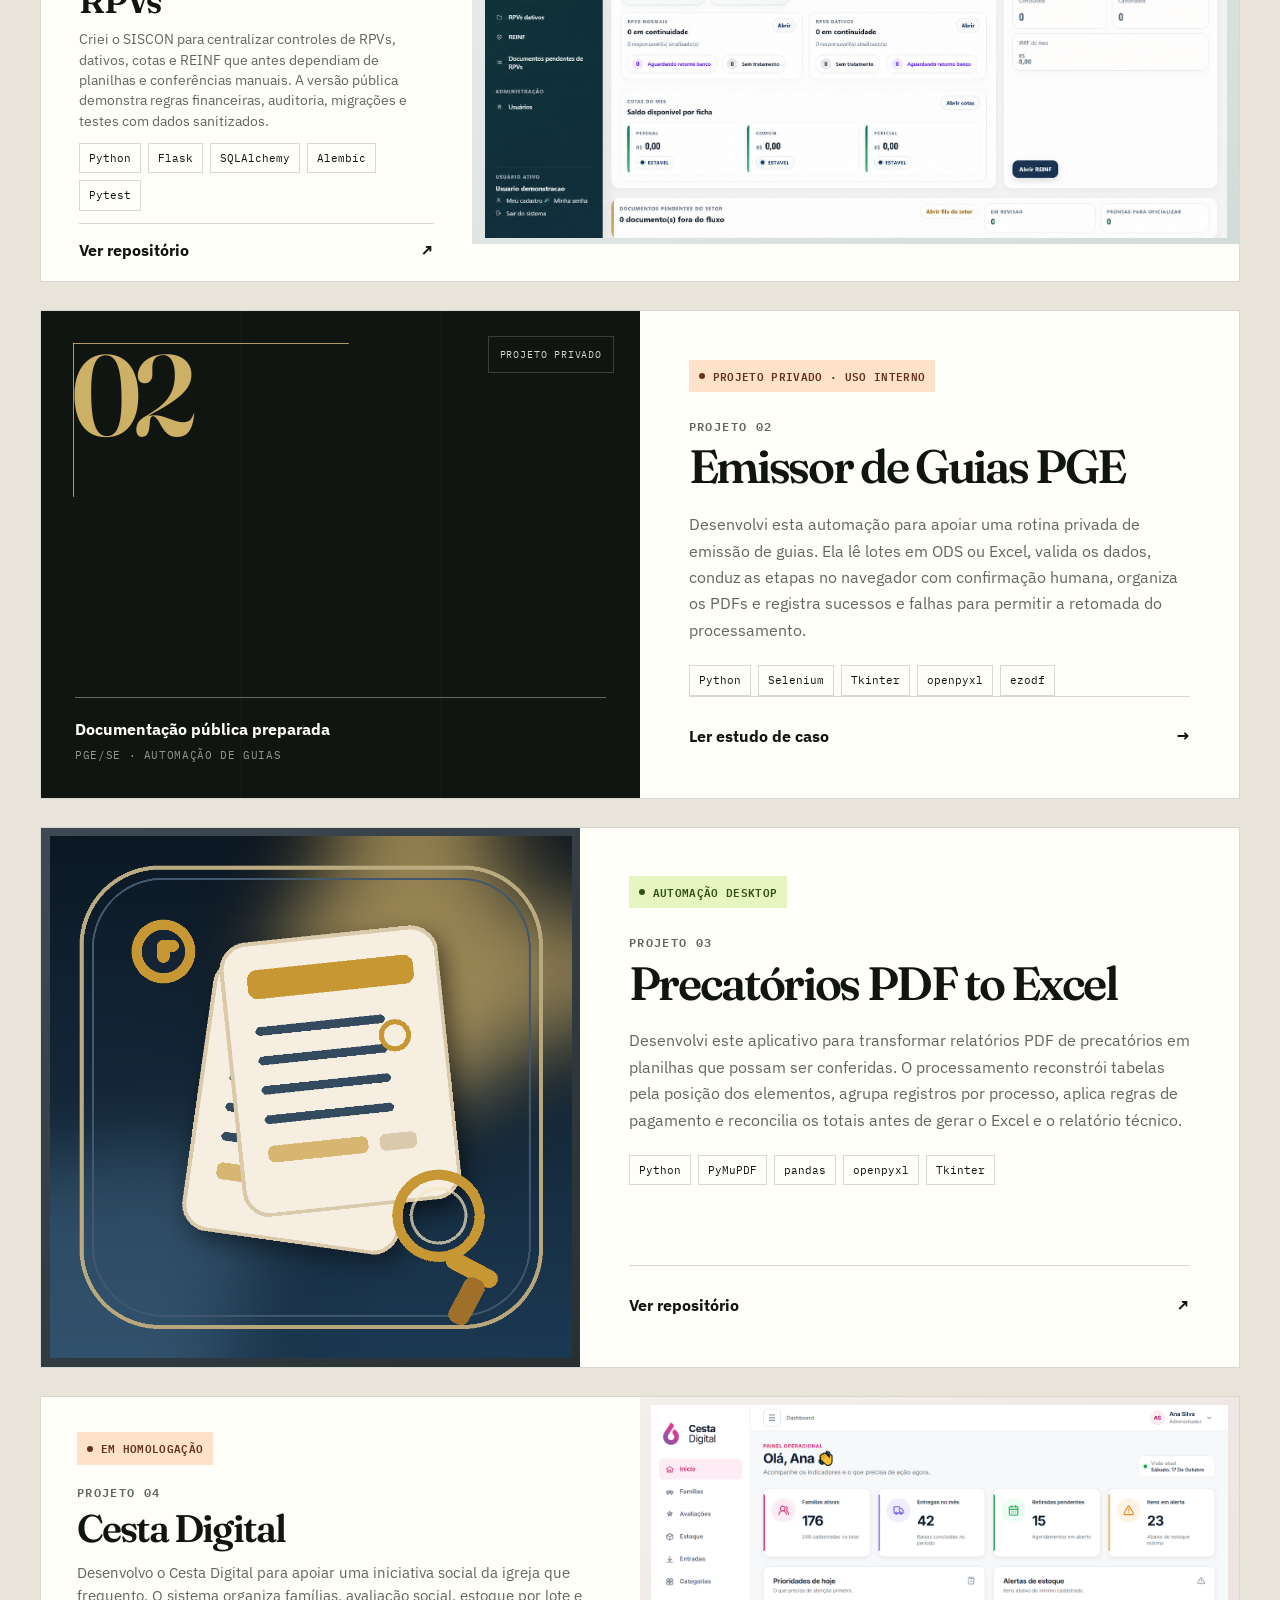
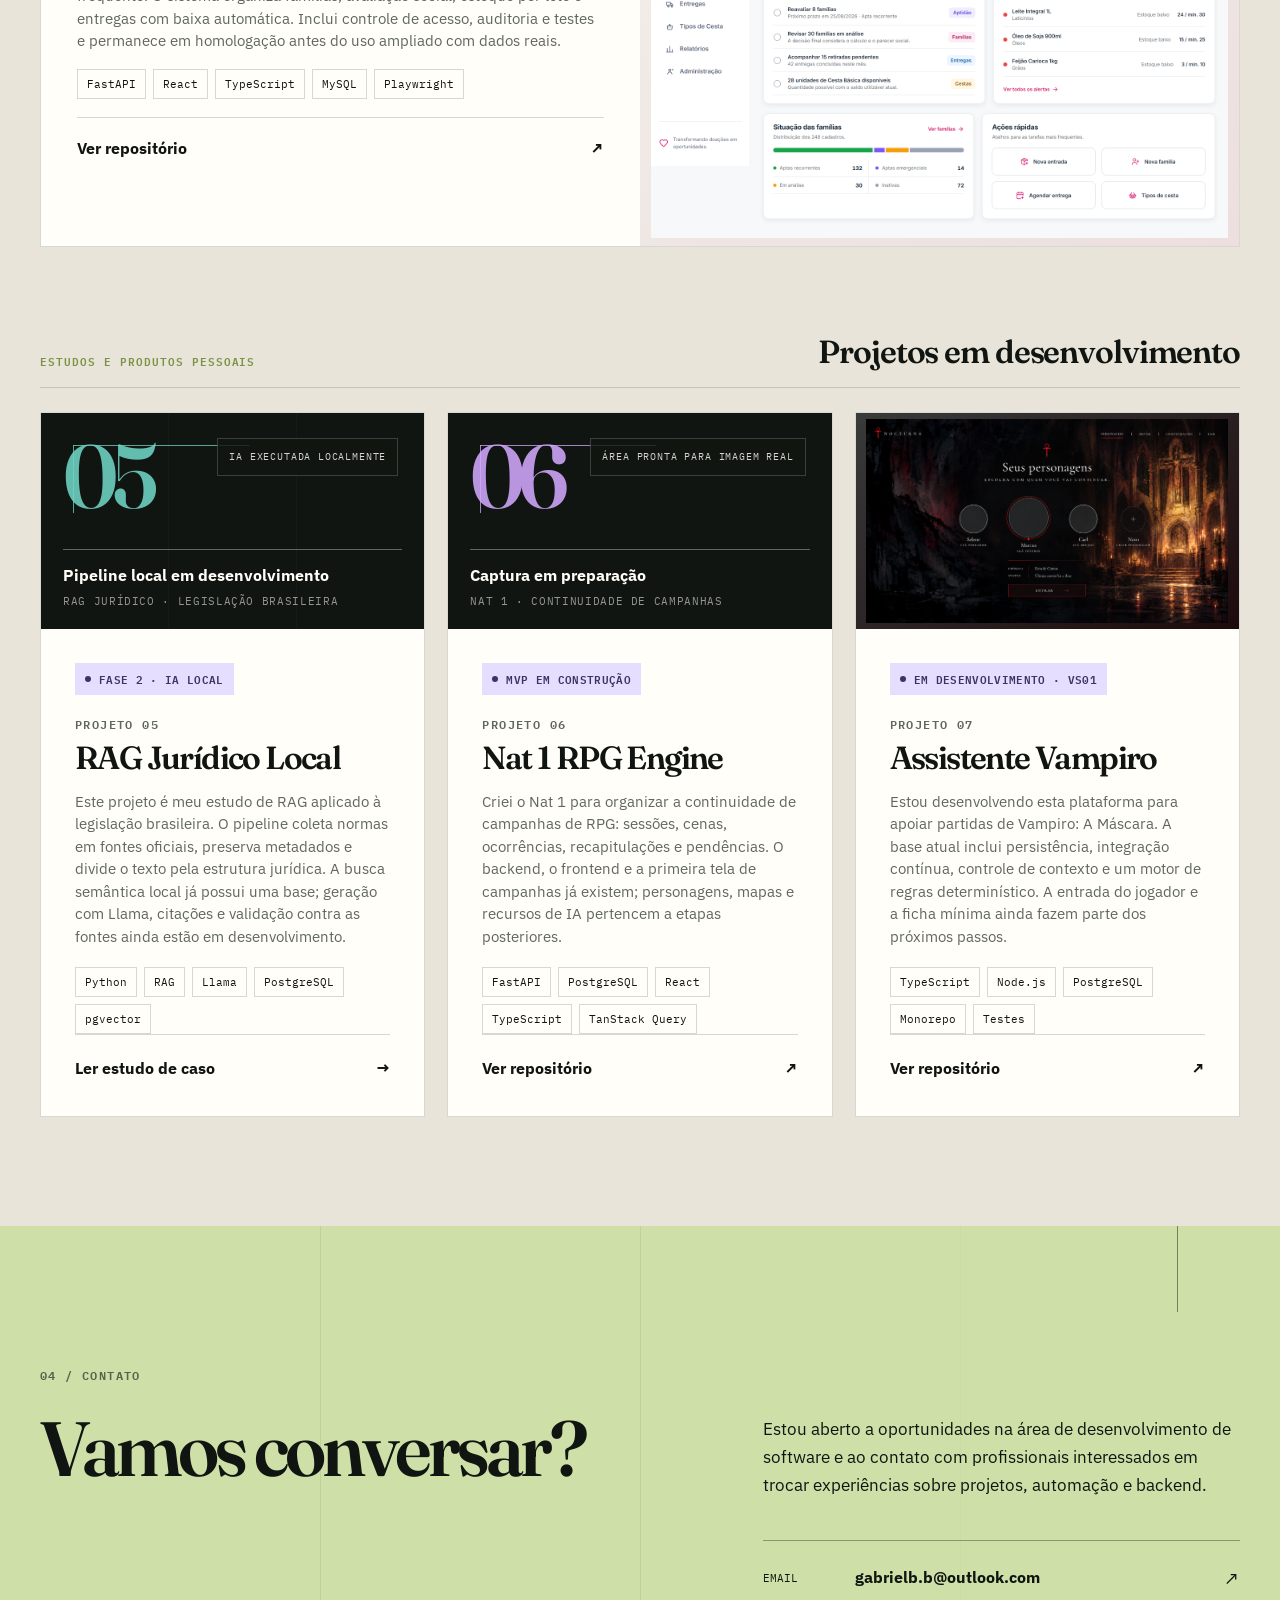
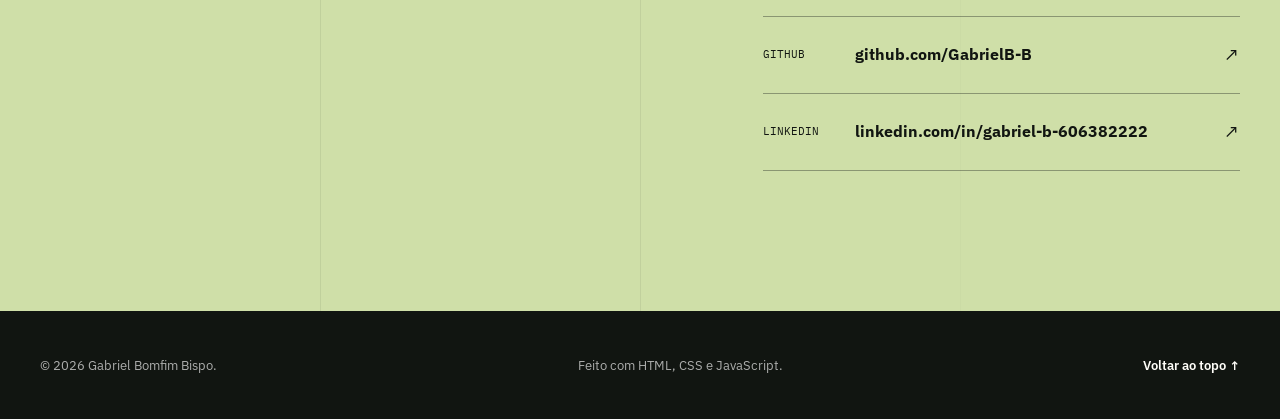
==== commit 559b9a14: "feat: prioritize SISCON and update backend title" ====
--- a/index.html
+++ b/index.html
@@ -61,7 +61,7 @@
             <div class="container hero-layout">
                 <div class="hero-copy" data-reveal>
                     <h1 id="hero-title"><span>Gabriel Bomfim</span> <em>Bispo.</em></h1>
-                    <p class="hero-specialty">Desenvolvimento de software, automação e dados.</p>
+                    <p class="hero-specialty">Desenvolvedor Backend Python</p>
                     <p class="hero-lead">
                         Sou formado em Análise e Desenvolvimento de Sistemas pela UNIT e trabalho na área financeira da Procuradoria-Geral do Estado de Sergipe. Minha experiência com relatórios, controles e processos administrativos me levou a desenvolver sistemas e automações para resolver dificuldades que conheço na prática.
                     </p>
@@ -274,10 +274,38 @@
                 </header>
 
                 <div class="project-list" aria-labelledby="primary-projects-title">
+                    <article class="project-card project-card-reverse project-card-media-wide project-card-media-panorama" style="--project-accent: #bddb7a" data-reveal>
+                        <button class="project-media project-media-image" type="button" aria-label="Ampliar painel do SISCON" data-project-media data-image-src="assets/projects/siscon-hd.webp" data-image-alt="Painel inicial sanitizado do SISCON com indicadores financeiros e operacionais" data-media-width="1773" data-media-height="887" style="--project-image: url('assets/projects/siscon-hd.webp'); --media-aspect: 1773 / 887; --media-surface: #e3e8e5; --media-tint: rgba(20, 76, 80, 0.08)">
+                            <span class="project-image-layer" aria-hidden="true"><img src="assets/projects/siscon-hd.webp" width="1773" height="887" alt="" decoding="async"></span>
+                            <span class="media-zoom-hint" aria-hidden="true">Ampliar <span>↗</span></span>
+                        </button>
+                        <div class="project-body">
+                            <div class="project-meta">
+                                <span class="status-dot"></span>
+                                Versão pública sanitizada
+                            </div>
+                            <p class="project-number">Projeto 01</p>
+                            <h3>SISCON Controle de RPVs</h3>
+                            <p class="project-description">
+                                Criei o SISCON para centralizar controles de RPVs, dativos, cotas e REINF que antes dependiam de planilhas e conferências manuais. A versão pública demonstra regras financeiras, auditoria, migrações e testes com dados sanitizados.
+                            </p>
+                            <ul class="project-tags" aria-label="Tecnologias">
+                                <li>Python</li>
+                                <li>Flask</li>
+                                <li>SQLAlchemy</li>
+                                <li>Alembic</li>
+                                <li>Pytest</li>
+                            </ul>
+                            <a class="project-link" href="https://github.com/GabrielB-B/siscon-controle-rpv" target="_blank" rel="noreferrer">
+                                Ver repositório <span aria-hidden="true">↗</span>
+                            </a>
+                        </div>
+                    </article>
+
                     <article class="project-card project-card-placeholder" style="--project-accent: #e7c873" data-reveal>
                         <div class="project-media" role="img" aria-label="Espaço preparado para documentação do Emissor de Guias PGE">
                             <div class="media-grid" aria-hidden="true"></div>
-                            <div class="media-code" aria-hidden="true">01</div>
+                            <div class="media-code" aria-hidden="true">02</div>
                             <div class="media-placeholder">
                                 <span>Documentação pública preparada</span>
                                 <small>PGE/SE · automação de guias</small>
@@ -289,7 +317,7 @@
                                 <span class="status-dot"></span>
                                 Projeto privado · uso interno
                             </div>
-                            <p class="project-number">Projeto 01</p>
+                            <p class="project-number">Projeto 02</p>
                             <h3>Emissor de Guias PGE</h3>
                             <p class="project-description">
                                 Desenvolvi esta automação para apoiar uma rotina privada de emissão de guias. Ela lê lotes em ODS ou Excel, valida os dados, conduz as etapas no navegador com confirmação humana, organiza os PDFs e registra sucessos e falhas para permitir a retomada do processamento.
@@ -303,34 +331,6 @@
                             </ul>
                             <a class="project-link" href="projetos/emissor-pge.html">
                                 Ler estudo de caso <span aria-hidden="true">→</span>
-                            </a>
-                        </div>
-                    </article>
-
-                    <article class="project-card project-card-reverse project-card-media-wide project-card-media-panorama" style="--project-accent: #bddb7a" data-reveal>
-                        <button class="project-media project-media-image" type="button" aria-label="Ampliar painel do SISCON" data-project-media data-image-src="assets/projects/siscon-hd.webp" data-image-alt="Painel inicial sanitizado do SISCON com indicadores financeiros e operacionais" data-media-width="1773" data-media-height="887" style="--project-image: url('assets/projects/siscon-hd.webp'); --media-aspect: 1773 / 887; --media-surface: #e3e8e5; --media-tint: rgba(20, 76, 80, 0.08)">
-                            <span class="project-image-layer" aria-hidden="true"><img src="assets/projects/siscon-hd.webp" width="1773" height="887" alt="" decoding="async"></span>
-                            <span class="media-zoom-hint" aria-hidden="true">Ampliar <span>↗</span></span>
-                        </button>
-                        <div class="project-body">
-                            <div class="project-meta">
-                                <span class="status-dot"></span>
-                                Versão pública sanitizada
-                            </div>
-                            <p class="project-number">Projeto 02</p>
-                            <h3>SISCON Controle de RPVs</h3>
-                            <p class="project-description">
-                                Criei o SISCON para centralizar controles de RPVs, dativos, cotas e REINF que antes dependiam de planilhas e conferências manuais. A versão pública demonstra regras financeiras, auditoria, migrações e testes com dados sanitizados.
-                            </p>
-                            <ul class="project-tags" aria-label="Tecnologias">
-                                <li>Python</li>
-                                <li>Flask</li>
-                                <li>SQLAlchemy</li>
-                                <li>Alembic</li>
-                                <li>Pytest</li>
-                            </ul>
-                            <a class="project-link" href="https://github.com/GabrielB-B/siscon-controle-rpv" target="_blank" rel="noreferrer">
-                                Ver repositório <span aria-hidden="true">↗</span>
                             </a>
                         </div>
                     </article>
